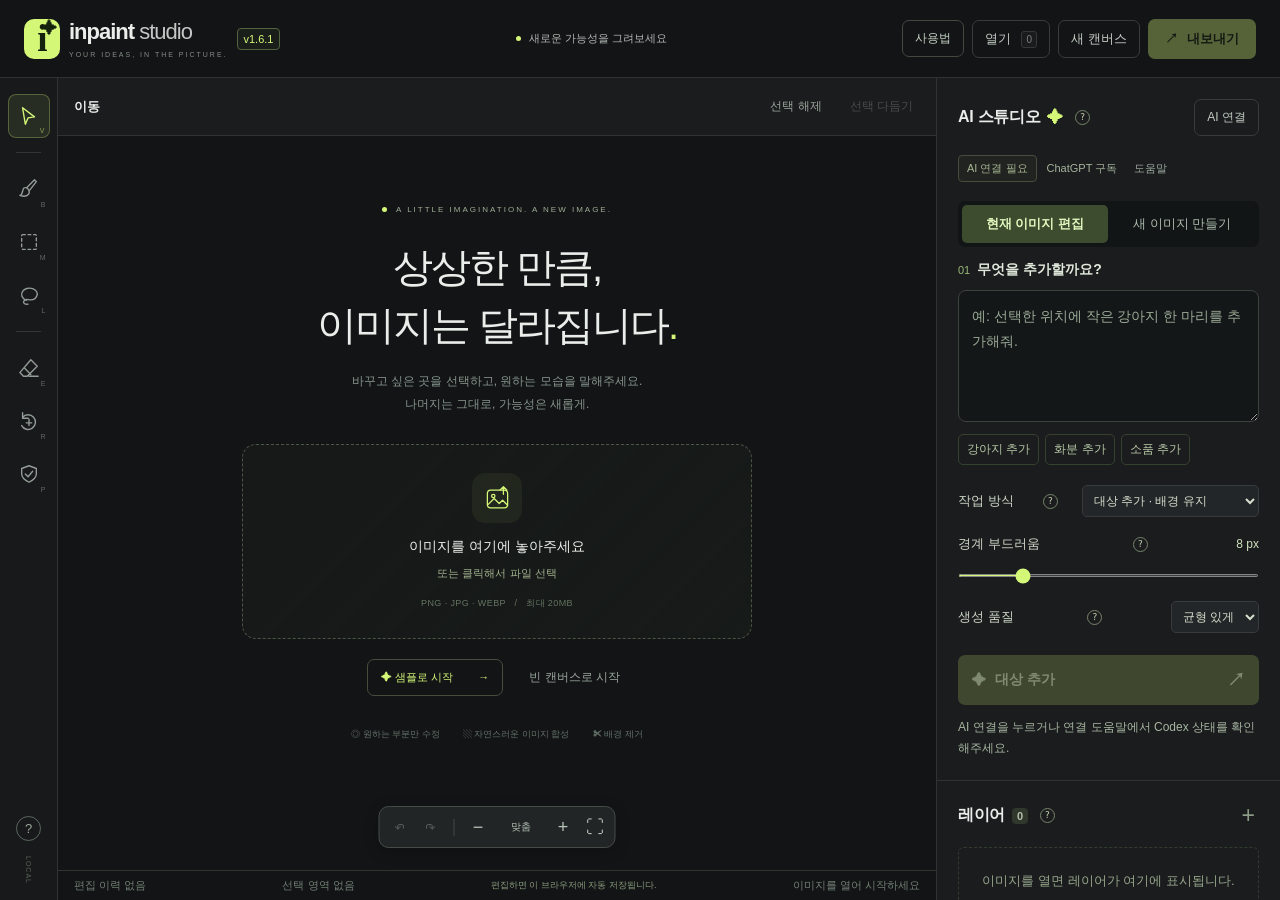
==== index.html @ 35a46500 "Add files via upload" ====
<!doctype html>
<html lang="ko">
<head><meta charset="utf-8"><meta name="viewport" content="width=device-width,initial-scale=1"><meta name="theme-color" content="#121416"><title>Inpaint Studio — 이미지에 새로운 가능성을</title><link rel="icon" href="data:image/svg+xml,%3Csvg xmlns='http://www.w3.org/2000/svg' viewBox='0 0 40 40'%3E%3Crect width='40' height='40' rx='12' fill='%23d5f778'/%3E%3Cpath d='M12 29V11h6v18m5 0V11h5v18' stroke='%23141615' stroke-width='3'/%3E%3C/svg%3E"><link rel="stylesheet" href="/2026-10-28-studio.css"><meta name="description" content="선택한 곳에 새로운 가능성. Inpaint Studio 이미지 편집기."><meta property="og:title" content="Inpaint Studio"><meta property="og:description" content="영역 편집 · 이미지 합성 · 배경 제거"><meta property="og:image" content="https://inpaint-iota.vercel.app/og-image.png"><meta property="og:url" content="https://inpaint-iota.vercel.app/"><link rel="stylesheet" href="/2026-10-28-help.css"></head>
<body>
<header class="topbar">
  <a class="brand" href="/" aria-label="Inpaint Studio 홈"><span class="brand-icon">i<span>✦</span></span><span>inpaint<span class="brand-light"> studio</span><small>YOUR IDEAS, IN THE PICTURE.</small></span><span class="version brand-version">v1.6.1</span></a>
  <div class="document-name"><span class="dot"></span><span id="document-name">새로운 가능성을 그려보세요</span></div>
  <nav class="header-actions" aria-label="파일 작업"><a class="manual-link quiet" href="/2026-10-28-user-manual.html" target="_blank" rel="noopener">사용법</a><button data-action="open" class="quiet">열기 <kbd>O</kbd></button><button data-action="new" class="quiet">새 캔버스</button><button data-action="export" class="export" aria-label="내보내기">↗ <span>내보내기</span></button></nav>
</header>
<div class="workspace">
 <aside class="toolrail" aria-label="편집 도구">
  <button data-tool="move" title="이동 (V)" aria-label="이동" class="active"><svg viewBox="0 0 24 24"><path d="m5 3 13 10-7 1-3 7Z"/></svg><span>V</span></button>
  <div class="rail-rule"></div>
  <button data-tool="brush" title="브러시 선택 (B)" aria-label="브러시 선택"><svg viewBox="0 0 24 24"><path d="m13 13 7-9-2-2-8 8M10 11c-7-3-3 7-8 8 9 3 13-3 8-8Z"/></svg><span>B</span></button>
  <button data-tool="rect" title="사각형 선택 (M)" aria-label="사각형 선택"><svg viewBox="0 0 24 24"><rect x="4" y="4" width="16" height="16" rx="1" stroke-dasharray="3 3"/></svg><span>M</span></button>
  <button data-tool="lasso" title="올가미 선택 (L)" aria-label="올가미 선택"><svg viewBox="0 0 24 24"><path d="M9 18C-2 12 7 2 16 5s5 14-5 12c-6-1-7 6 0 5"/></svg><span>L</span></button>
  <div class="rail-rule"></div>
  <button data-tool="erase" title="배경 지우기 (E)" aria-label="배경 지우기"><svg viewBox="0 0 24 24"><path d="m14 3 7 7-11 11H6l-4-4ZM7 12l7 7M12 21h10"/></svg><span>E</span></button>
  <button data-tool="restore" title="원본 복원 (R)" aria-label="원본 복원"><svg viewBox="0 0 24 24"><path d="M5 8a8 8 0 1 1-1 9M5 3v6h6M12 10v7m-3-3h6"/></svg><span>R</span></button>
  <button data-tool="protect" title="보호 영역 (P)" aria-label="보호 영역"><svg viewBox="0 0 24 24"><path d="m12 3 8 3v6c0 5-8 9-8 9s-8-4-8-9V6Zm-4 9 3 3 5-6"/></svg><span>P</span></button>
  <div class="rail-bottom"><button data-action="help" title="사용 안내" aria-label="사용 안내">?</button><span class="local-label">LOCAL</span></div>
 </aside>
 <main class="editor">
  <div class="optionsbar"><div class="tool-context"><strong id="tool-name">이동</strong><span id="tool-hint">레이어를 드래그해 배치하세요</span></div><div class="brush-option"><label for="brush-size">크기</label><input id="brush-size" type="range" min="1" max="500" value="48"><input id="brush-number" type="number" min="1" max="500" value="48" aria-label="브러시 크기"><span>px</span></div><label class="selection-mode">선택 <select id="selection-mode"><option value="replace">새로 선택</option><option value="add">더하기 +</option><option value="subtract">빼기 −</option></select></label><button data-action="clear-selection" class="text-button">선택 해제</button></div>
  <div id="stage" class="stage">
   <section id="session-recovery" class="session-recovery" aria-labelledby="recovery-title" hidden><div class="recovery-card"><span class="recovery-eyebrow">이어서 작업하기</span><h2 id="recovery-title">저장된 작업이 있습니다</h2><p>이 브라우저에 저장된 이미지와 레이어를<br>불러와 작업을 이어갈 수 있습니다.</p><div class="recovery-actions"><button id="restore-session" class="primary" hidden>작업 복구</button><button id="start-fresh" class="quiet">새로 시작</button></div><small>새로 시작을 눌러도 지금 저장된 작업은 바로 삭제되지 않습니다.</small></div></section>
   <section id="welcome" class="welcome">
    <div class="welcome-eyebrow"><span></span> A LITTLE IMAGINATION. A NEW IMAGE.</div>
    <h1>상상한 만큼,<br>이미지는 달라집니다<span>.</span></h1>
    <p>바꾸고 싶은 곳을 선택하고, 원하는 모습을 말해주세요.<br>나머지는 그대로, 가능성은 새롭게.</p>
    <button class="dropzone" data-action="open"><span class="upload-icon"><svg viewBox="0 0 32 32"><rect x="4" y="6" width="24" height="21" rx="4"/><circle cx="11" cy="13" r="2"/><path d="m5 23 7-7 6 6 4-4 6 6M23 2v9m-4-5 4-4 4 4"/></svg></span><strong>이미지를 여기에 놓아주세요</strong><span>또는 클릭해서 파일 선택</span><small>PNG · JPG · WEBP &nbsp; / &nbsp; 최대 20MB</small></button>
    <div class="welcome-actions"><button data-action="sample" class="sample-button" aria-label="샘플로 시작">✦ 샘플로 시작 <span>→</span></button><button data-action="new" class="text-button">빈 캔버스로 시작</button></div>
    <div class="feature-row"><span>◎ 원하는 부분만 수정</span><span>▧ 자연스러운 이미지 합성</span><span>✂ 배경 제거</span></div>
   </section>
   <div id="canvas-frame" class="canvas-frame" hidden><canvas id="canvas" aria-label="편집 이미지"></canvas><canvas id="overlay" aria-label="영역 선택 및 레이어 배치"></canvas></div>
   <div id="result-panel" class="placement-panel" hidden><span>생성 결과 미리보기</span><button id="compare" class="quiet">원본 보기</button><button data-action="discard-result" class="quiet">폐기</button><button data-action="apply-result" class="primary">결과 적용 ✓</button></div>
   <div id="busy-panel" class="busy-panel" hidden><span class="spinner"></span><strong id="busy-message">이미지 생성 중</strong><small id="busy-elapsed" role="timer">0초 경과</small><small>편집 내용은 안전하게 유지됩니다.</small><button data-action="cancel-generation" class="quiet">생성 취소</button></div>
   <div class="canvas-controls"><button data-action="undo" aria-label="실행 취소" title="실행 취소 (Ctrl+Z)">↶</button><button data-action="redo" aria-label="다시 실행" title="다시 실행 (Ctrl+Shift+Z)">↷</button><span></span><button data-action="zoom-out" aria-label="축소">−</button><button data-action="fit" id="zoom-label">맞춤</button><button data-action="zoom-in" aria-label="확대">+</button><button data-action="fit" title="화면에 맞추기" aria-label="화면에 맞추기">⛶</button></div>
  </div>
  <footer class="statusbar"><span id="history-status">편집 이력 없음</span><span id="selection-count">선택 영역 없음</span><span id="save-status" role="status">브라우저 자동 저장 준비 중</span><span id="document-size">이미지를 열어 시작하세요</span></footer>
 </main>
 <aside class="properties" aria-label="레이어와 AI 설정">
  <section class="ai-section"><div class="section-heading"><h2>AI 스튜디오 <span>✦</span><span class="context-help"><a class="help-link" href="/2026-10-28-user-manual.html#ai" target="_blank" rel="noopener" aria-label="AI 연결과 이미지 생성 도움말">?</a><span class="help-tip" role="tooltip">AI 연결과 이미지 생성 · 클릭하면 자세한 사용법을 엽니다.</span></span></h2><button id="ai-connect" class="quiet">AI 연결</button></div><div class="connection-status"><span id="connection-badge" class="badge">AI 연결 필요</span><span class="connection-caption">ChatGPT 구독</span><button id="ai-disconnect" class="quiet" hidden>연결 해제</button><button data-action="connection-info" class="text-button">도움말</button></div>
   <div class="mode-tabs" role="group" aria-label="AI 작업"><button data-mode="edit" class="active">현재 이미지 편집</button><button data-mode="generate">새 이미지 만들기</button></div>
   <p id="mode-help" class="mode-help" hidden>수정할 영역을 선택하고 변경할 내용을 입력하세요.</p>
   <div class="step-label"><span>01</span><strong id="prompt-heading">어떻게 바꿀까요?</strong></div>
   <label class="sr-only" for="prompt">이미지 요청</label><textarea id="prompt" maxlength="8000" placeholder="예: 선택한 부분을 따뜻한 햇살이 드는 창문으로 바꿔줘."></textarea>
   <div class="prompt-chips"><button data-prompt="선택한 물체를 지우고 주변 배경으로 자연스럽게 채워줘.">물체 지우기</button><button data-prompt="선택한 부분에 자연스러운 초록 식물을 추가해줘.">식물 추가</button><button data-prompt="선택한 부분을 따뜻한 골든아워 조명으로 바꿔줘.">조명 바꾸기</button></div>
   <div id="edit-options"><div class="setting-row"><label for="edit-intent">작업 방식</label><span class="context-help"><a class="help-link" href="/2026-10-28-user-manual.html#edit" target="_blank" rel="noopener" aria-label="대상 추가는 배경 유지, 영역 변경은 배경 포함, 합성은 첨부 이미지 기준 도움말">?</a><span class="help-tip" role="tooltip">대상 추가는 배경 유지, 영역 변경은 배경 포함, 합성은 첨부 이미지 기준 · 클릭하면 자세한 사용법을 엽니다.</span></span><select id="edit-intent"><option value="add" selected>대상 추가 · 배경 유지</option><option value="replace">영역 전체 변경 · 배경 포함</option><option value="composite">배경과 어우르기</option></select></div><p id="edit-intent-help" class="option-note" hidden role="status">대상과 그림자만 새 레이어로 추가합니다. 불투명한 배경 결과는 적용하지 않습니다.</p><div id="edit-mask-settings"><div class="setting-row"><label for="feather">경계 부드러움</label><span class="context-help"><a class="help-link" href="/2026-10-28-user-manual.html#selection" target="_blank" rel="noopener" aria-label="수정 영역의 안쪽 경계를 부드럽게 연결 도움말">?</a><span class="help-tip" role="tooltip">수정 영역의 안쪽 경계를 부드럽게 연결 · 클릭하면 자세한 사용법을 엽니다.</span></span><output id="feather-value">8 px</output></div><input id="feather" class="wide-range" type="range" min="0" max="40" value="8"></div></div>
   <div id="composite-options" hidden><div class="composite-card"><strong>배치한 대상과 배경 조화</strong><p class="option-note">조명·접지 그림자·반사를 보정하는 추가 AI 요청입니다. 위치와 크기를 먼저 확정하세요.</p><p id="composite-target">합성할 이미지를 불러오세요.</p><button data-action="import-layer" class="outline-button">레이어에 이미지 불러오기</button></div><div class="setting-row"><label for="composite-margin">주변 합성 범위</label><output id="margin-value">64 px</output></div><input id="composite-margin" class="wide-range" type="range" min="0" max="300" value="64"></div>
   <div class="setting-row"><label for="quality">생성 품질</label><span class="context-help"><a class="help-link" href="/2026-10-28-user-manual.html#ai" target="_blank" rel="noopener" aria-label="Codex에 요청할 품질 선호도이며 실제 시간은 생성 도구가 결정 도움말">?</a><span class="help-tip" role="tooltip">Codex에 요청할 품질 선호도이며 실제 시간은 생성 도구가 결정 · 클릭하면 자세한 사용법을 엽니다.</span></span><select id="quality"><option value="low">빠르게</option><option value="medium" selected>균형 있게</option><option value="high">정교하게</option></select></div>
   <div id="generation-options" hidden><div class="setting-row"><label for="generation-size">새 이미지 비율</label><select id="generation-size"><option value="1024x1024">1:1 정사각형</option><option value="1536x1024">3:2 가로</option><option value="1024x1536">2:3 세로</option></select></div></div>
   <button id="generate" class="generate-button" disabled>✦ <span id="generate-label">선택 영역 수정</span><span>↗</span></button>
   <p id="generation-timing" class="option-note" role="status" hidden></p><p id="generation-help" class="muted-help">API 키가 없어도 로컬 편집은 가능합니다.</p>
  </section>
  <section class="layer-section"><div class="section-heading"><h2>레이어 <span id="layer-count" class="count">0</span><span class="context-help"><a class="help-link" href="/2026-10-28-user-manual.html#layers" target="_blank" rel="noopener" aria-label="레이어를 선택하면 이동·크기 조절 가능. 목록에 초점을 두고 Delete로 전체 삭제 도움말">?</a><span class="help-tip" role="tooltip">레이어를 선택하면 이동·크기 조절 가능. 목록에 초점을 두고 Delete로 전체 삭제 · 클릭하면 자세한 사용법을 엽니다.</span></span></h2><button data-action="new-layer" class="icon-add" aria-label="새 레이어" title="빈 레이어 추가">+</button></div><div id="layers" class="layers" tabindex="0" aria-label="레이어 목록: Delete로 선택 레이어 삭제"><div class="empty-layers">이미지를 열면<br>레이어가 여기에 표시됩니다.</div></div><button id="layer-import" data-action="import-layer" class="outline-button" hidden>이 레이어에 이미지 불러오기</button>
   <div id="layer-settings" hidden><div class="setting-row"><label for="opacity">불투명도</label><output id="opacity-value">100%</output></div><input id="opacity" class="wide-range" type="range" min="0" max="100" value="100"><div class="transform-heading"><strong>이미지 크기 · 위치</strong><span class="context-help"><a class="help-link" href="/2026-10-28-user-manual.html#resize" target="_blank" rel="noopener" aria-label="모서리를 드래그하거나 너비·높이를 입력. 비율 잠금을 끄면 각 축을 따로 조절 도움말">?</a><span class="help-tip" role="tooltip">모서리를 드래그하거나 너비·높이를 입력. 비율 잠금을 끄면 각 축을 따로 조절 · 클릭하면 자세한 사용법을 엽니다.</span></span></div><label class="aspect-lock"><input id="aspect-lock" type="checkbox" checked>가로·세로 비율 유지</label><div class="transform-grid"><label>X<input id="layer-x" type="number" step="1"></label><label>Y<input id="layer-y" type="number" step="1"></label><label>너비<input id="layer-width" type="number" min="1" max="8192"></label><label>높이<input id="layer-height" type="number" min="1" max="8192"></label><label>회전 °<input id="layer-rotation" type="number" min="-360" max="360"></label></div><div id="harmonize-controls" class="harmonize-controls"><div class="setting-row"><label for="harmonize-strength">색감·경계 보정 강도</label><output id="harmonize-value">30%</output></div><input id="harmonize-strength" class="wide-range" type="range" min="0" max="100" value="30"><div class="harmonize-actions"><button id="local-harmonize" data-action="local-harmonize">색감·경계 맞춤 <small>무료</small></button><button id="ai-harmonize" data-action="ai-harmonize">AI로 어우르기 <small>추가 사용량</small></button></div></div><div class="layer-buttons" aria-label="레이어 작업"><button data-action="delete-layer" title="레이어 삭제 · 레이어를 여기에 드롭해도 삭제" aria-label="레이어 삭제" class="danger-button trash-button"><svg viewBox="0 0 24 24" aria-hidden="true"><path d="M3 6h18M9 6V3h6v3M5 6l1 15h12l1-15M10 10v7m4-7v7"/></svg></button></div></div>
  </section>
  <section class="background-section"><div class="section-heading"><h2>배경 제거<span class="context-help"><a class="help-link" href="/2026-10-28-user-manual.html#background" target="_blank" rel="noopener" aria-label="단색은 테두리 연결 색 제거. 인물 AI는 최초 모델 다운로드 후 브라우저에서 처리 도움말">?</a><span class="help-tip" role="tooltip">단색은 테두리 연결 색 제거. 인물 AI는 최초 모델 다운로드 후 브라우저에서 처리 · 클릭하면 자세한 사용법을 엽니다.</span></span></h2><span class="on-device">ON DEVICE</span></div><label class="toggle-row"><span>첨부할 때 자동 제거</span><input id="auto-bg" type="checkbox" role="switch"></label><label class="sr-only" for="bg-engine">배경 제거 방식</label><select id="bg-engine" class="full-select"><option value="color">단색 배경 · 즉시 처리</option><option value="portrait">인물 AI · 최초 모델 다운로드</option></select><div class="setting-row"><label for="tolerance">단색 배경 허용 오차</label><output id="tolerance-value">35</output></div><input id="tolerance" class="wide-range" type="range" min="5" max="150" value="35"><button id="remove-bg" class="outline-button" aria-label="배경 제거 실행">✂ 배경 제거</button><div class="manual-actions"><button data-action="erase-selection" aria-label="선택 영역 지우기">선택 지우기</button><button data-action="restore-selection">선택 복원</button><button data-action="clear-protection">보호 해제</button></div><p id="bg-help" class="muted-help" hidden>단색 모드는 테두리에 연결된 비슷한 색만 지웁니다. 복잡한 배경은 수동으로 보정하세요.</p></section>
  <div class="properties-footer"><span>만들고 싶은 장면에 집중하세요.</span><small>INPAINT STUDIO / 1.6.1</small></div>
 </aside>
</div>
<input id="open-input" type="file" accept="image/png,image/jpeg,image/webp" hidden><input id="add-input" type="file" accept="image/png,image/jpeg,image/webp" hidden>
<div id="toast" class="toast" role="status" aria-live="polite" hidden></div>
<dialog id="connection-dialog"><div class="dialog-eyebrow">CODEX CONNECTION</div><h2>AI 연결</h2><p>처음 한 번 브릿지를 내려받아 압축을 풀고 <strong>2026-10-28-install.cmd</strong>를 실행하세요. 이후에는 이 웹 화면의 AI 연결 버튼만 사용합니다.</p><p><a class="outline-button" href="/2026-10-28-inpaint-bridge-v1.5.1.zip" download>브릿지 다운로드</a></p><p>새로고침과 다른 탭 이동에는 연결을 유지합니다. 마지막 편집기 탭 종료 후 약 30초에 정리되며, 연결 해제는 이 탭의 AI 요청을 중단합니다. 브라우저가 앱 실행이나 로컬 연결 확인을 표시하면 직접 허용해주세요.</p><p>이 컴퓨터의 Codex CLI를 사용합니다. API 키를 입력할 필요가 없으며 로그인 정보는 Codex가 관리합니다.</p><dl class="connection-checks"><div><dt>Codex 설치</dt><dd id="codex-installed">확인 중</dd></div><div><dt>계정 로그인</dt><dd id="codex-login">확인 중</dd></div><div><dt>이미지 실행</dt><dd id="codex-image">첫 생성에서 확인</dd></div></dl><p>생성이 성공하면 실제 이미지 사용 가능 상태로 바뀝니다. 로그인 상태만으로 계정 한도나 도구 제공을 보장하지 않습니다.</p><details><summary>설치 또는 로그인이 필요한 경우</summary><p>PowerShell에서 <code>codex login</code>을 실행해 본인 ChatGPT 계정으로 로그인한 다음 상태를 다시 확인하세요. 앱은 비밀번호나 토큰을 읽지 않습니다.</p><p><a href="https://learn.chatgpt.com/docs/cli" target="_blank" rel="noopener noreferrer">Codex 공식 설치 안내 ↗</a></p></details><p>구독 한도가 적용됩니다. 오류가 나도 별도 API 과금 방식으로 자동 전환하지 않습니다. 생성 취소가 이미 시작된 작업의 사용량을 되돌리는 것은 아닙니다.</p><div class="dialog-actions"><button id="refresh-connection" class="quiet">상태 다시 확인</button><form method="dialog"><button class="primary">확인</button></form></div></dialog>
<dialog id="new-dialog"><form method="dialog"><div class="dialog-eyebrow">NEW CANVAS</div><h2>새로운 장면의 시작</h2><p>최대 2048 × 2048 px로 작업할 수 있습니다.</p><div class="dimension-inputs"><label>너비 (px)<input id="new-width" type="number" min="64" max="2048" value="1024" required></label><span>×</span><label>높이 (px)<input id="new-height" type="number" min="64" max="2048" value="1024" required></label></div><p id="new-warning">현재 작업이 있으면 PNG를 먼저 내보내세요. 새 문서는 현재 편집 세션을 대체합니다.</p><div class="dialog-actions"><button value="cancel" class="quiet">취소</button><button id="create-canvas" value="create" class="primary">캔버스 만들기 →</button></div></form></dialog>
<dialog id="help-dialog"><div class="dialog-eyebrow">A SMALL GUIDE</div><h2>선택하고, 상상하고, 완성하세요.</h2><ol><li>이미지를 열거나 샘플로 시작합니다.</li><li>브러시·사각형·올가미로 수정 영역을 선택합니다.</li><li>요청을 입력하고 생성 → 비교 → 결과 적용합니다.</li><li>+로 빈 레이어를 만든 뒤 이미지를 불러와 이동·크기를 조절합니다.</li><li>지우기와 복원 브러시로 배경을 다듬습니다.</li></ol><p>V 이동 · B 브러시 · M 사각형 · L 올가미 · E 지우기 · R 복원 · P 보호<br>Ctrl+휠 중앙 확대·축소 · Space+드래그 화면 이동<br>Ctrl+Z 실행 취소 · Ctrl+Shift+Z 다시 실행 · Delete 선택/레이어 삭제<br>[ / ] 브러시 크기 조절</p><p>AI 스튜디오의 연결 설정에서 Codex 설치와 ChatGPT 로그인을 확인하세요. 기본 Codex 구독 방식에는 API 키가 필요 없습니다. 생성 버튼을 누르면 구독 사용량이 소모됩니다.</p><p>인물 AI를 선택하고 실행하면 MODNet(약 26MB)과 실행 라이브러리를 다운로드합니다. 사진은 브라우저 안에서 처리합니다. 단색 모드는 모델 다운로드가 없습니다.</p><form method="dialog"><button class="primary">확인</button></form></dialog>
<script type="module" src="/2026-10-28-studio.mjs"></script>
</body></html>
---- 2026-10-28-studio.css ----
@charset "UTF-8";
:root{color-scheme:dark;--bg:#121416;--panel:#1a1c1e;--line:#303234;--muted:#929797;--text:#eaeeea;--accent:#d5f778;--ink:#1b2412;font-family:"Segoe UI","Malgun Gothic",sans-serif;font-size:13px}*{box-sizing:border-box}body{margin:0;background:var(--bg);color:var(--text)}button,input,select,textarea{font:inherit}button{cursor:pointer;color:inherit;background:none;border:0;transition:background .15s,color .15s}button:hover{background:#ffffff0c}button:disabled{opacity:.35;cursor:not-allowed}button:focus-visible,a:focus-visible,input:focus-visible,textarea:focus-visible,select:focus-visible{outline:2px solid var(--accent);outline-offset:3px}button:disabled:hover{background:inherit}[hidden]{display:none!important}input[type=range]{accent-color:var(--accent);height:3px;cursor:pointer}input[type=number]{width:100%;background:#141618;border:1px solid #353839;border-radius:6px;color:#dce0dc;padding:8px;min-width:0}select{background:#232628;border:1px solid #373b3b;border-radius:5px;color:#c3c9c5;padding:5px 6px;font-size:11px}svg{width:22px;height:22px;fill:none;stroke:currentColor;stroke-width:1.5;stroke-linecap:round;stroke-linejoin:round}kbd{font-size:10px;color:#707775;background:#ffffff08;border:1px solid #333937;border-radius:3px;padding:2px 4px;margin-left:7px}.topbar{height:78px;display:flex;align-items:center;justify-content:space-between;padding:0 24px;border-bottom:1px solid var(--line);gap:18px}.brand{display:flex;align-items:center;gap:11px;text-decoration:none;color:var(--text);font-size:22px;font-weight:700;letter-spacing:-1px;flex-shrink:0}.brand-icon{display:flex;align-items:center;justify-content:center;width:36px;height:40px;background:var(--accent);color:#15220d;border-radius:10px;font-family:Georgia,serif;font-size:37px;position:relative}.brand-icon span{font:17px "Segoe UI";position:absolute;right:3px;top:0}.brand-light{font-weight:350;color:#c3c7c4}.brand small{display:block;font-size:7px;font-weight:500;letter-spacing:2px;color:#858e85;margin-top:6px}.document-name{display:flex;align-items:center;gap:8px;color:#b1b8b2;font-size:11px}.dot{width:5px;height:5px;border-radius:50%;background:var(--accent)}.version{color:#6b746d;border:1px solid #2d332e;border-radius:4px;padding:3px 5px;margin-left:10px;font-size:9px}.header-actions{display:flex;gap:8px;align-items:center}.quiet{padding:9px 12px;border:1px solid #383d39;border-radius:7px;color:#c3cbc3}.export{padding:11px 17px;border-radius:7px;background:var(--accent);color:#19220e;font-weight:650;display:flex;gap:9px}.export:hover,.primary:hover,.generate-button:hover:not(:disabled){background:#e3ff9b}.workspace{display:grid;grid-template-columns:66px minmax(0,1fr) 318px;height:calc(100dvh - 78px);min-height:650px}.toolrail{border-right:1px solid var(--line);display:flex;align-items:center;flex-direction:column;padding:16px 8px;gap:9px;background:#17191b}.toolrail>button{width:42px;height:44px;border-radius:8px;position:relative;color:#939c96;display:grid;place-items:center}.toolrail>button.active{background:#d5f77817;color:var(--accent);border:1px solid #d5f77845}.toolrail>button>span{position:absolute;bottom:3px;right:4px;font-size:7px;opacity:.6}.rail-rule{width:25px;height:1px;background:#323632;margin:5px 0}.rail-bottom{margin-top:auto;display:grid;place-items:center;gap:15px}.rail-bottom button{width:25px;height:25px;border:1px solid #5c675d;border-radius:50%;color:#9ba69b}.local-label{font-size:7px;letter-spacing:1px;color:#586558;writing-mode:vertical-rl}.editor{display:flex;flex-direction:column;min-width:0;min-height:0}.optionsbar{min-height:54px;border-bottom:1px solid var(--line);display:flex;align-items:center;padding:0 22px;gap:20px;font-size:10px;background:#1a1c1e;flex-wrap:wrap}.tool-context{display:flex;align-items:center;gap:12px;margin-right:auto}.tool-context strong{font-size:11px;font-weight:600;white-space:nowrap}.tool-context>span{color:#7e8981;font-size:10px}.brush-option{display:flex;align-items:center;gap:7px;color:#929d94}.brush-option input{width:66px}.brush-option output{min-width:20px}.selection-mode{color:#7e8981;white-space:nowrap}.selection-mode select{margin-left:5px}.text-button{color:#9aa69c;font-size:11px;padding:7px;border-radius:5px}.stage{position:relative;flex:1;overflow:hidden;display:grid;place-items:center;background-color:#121416;background-image:radial-gradient(#4f585244 .7px,transparent .7px);background-size:18px 18px;min-height:0}.welcome{width:min(510px,88%);text-align:center;padding:35px 0 95px}.welcome-eyebrow{font-size:8px;letter-spacing:2px;color:#9fae94;display:flex;align-items:center;justify-content:center;gap:9px}.welcome-eyebrow>span{height:5px;width:5px;border-radius:50%;background:var(--accent)}h1{font-size:40px;line-height:1.45;letter-spacing:-2px;font-weight:500;margin:24px 0 16px}h1>span{color:var(--accent)}.welcome>p{font-size:12px;color:#87958c;line-height:1.9;margin:0 0 29px}.dropzone{border:1px dashed #4a5645;border-radius:14px;background:linear-gradient(135deg,#d5f77806,#1a1f1b99);display:flex;flex-direction:column;align-items:center;gap:10px;width:100%;padding:28px 20px}.dropzone:hover{border-color:var(--accent);background:#d5f7780a}.upload-icon{width:50px;height:50px;border-radius:13px;background:#d5f7780e;display:grid;place-items:center;color:var(--accent);margin-bottom:5px}.upload-icon svg{width:27px;height:27px}.dropzone strong{font-size:14px;font-weight:500}.dropzone>span:not(.upload-icon){font-size:11px;color:#a2b28e}.dropzone small{font-size:9px;color:#657461;margin-top:6px;letter-spacing:.4px}.welcome-actions{display:flex;justify-content:center;align-items:center;gap:19px;margin:20px 0 32px}.sample-button{border:1px solid #454e3d;border-radius:7px;padding:10px 13px;font-size:11px;color:#d5f778}.sample-button>span{padding-left:22px}.feature-row{display:flex;justify-content:center;gap:23px;color:#657268;font-size:9px}.canvas-frame{position:absolute;transform-origin:center;box-shadow:0 12px 60px #0006;touch-action:none;background-color:#d5d6d3;background-image:linear-gradient(45deg,#b6b9b5 25%,transparent 25%),linear-gradient(-45deg,#b6b9b5 25%,transparent 25%),linear-gradient(45deg,transparent 75%,#b6b9b5 75%),linear-gradient(-45deg,transparent 75%,#b6b9b5 75%);background-size:20px 20px;background-position:0 0,0 10px,10px -10px,-10px 0}.canvas-frame canvas{position:absolute;inset:0;width:100%;height:100%}#overlay{touch-action:none}.placement-tag{position:absolute;top:-32px;left:0;white-space:nowrap;background:#222922ee;border:1px solid #d5f77855;border-radius:5px;color:var(--accent);padding:5px 8px;font-size:10px;pointer-events:none}.canvas-controls{position:absolute;bottom:22px;left:50%;transform:translateX(-50%);display:flex;align-items:center;gap:2px;background:#232728ee;border:1px solid #454c46;border-radius:10px;padding:5px;box-shadow:0 4px 15px #0003}.canvas-controls button{min-width:29px;height:30px;border-radius:5px;font-size:18px;color:#b6c3b7}.canvas-controls button#zoom-label{font-size:10px;min-width:52px}.canvas-controls>span{width:1px;height:17px;background:#454b45;margin:0 7px}.statusbar{display:flex;align-items:center;justify-content:space-between;height:30px;border-top:1px solid #2e342e;font-size:9px;color:#728074;padding:0 16px;gap:12px}.status-led{display:inline-block;width:5px;height:5px;border-radius:50%;background:#8eb269;margin-right:5px}.properties{border-left:1px solid var(--line);background:var(--panel);overflow-y:auto;scrollbar-width:thin;scrollbar-color:#3d473c transparent}.properties section{padding:23px 22px;border-bottom:1px solid var(--line)}.section-heading{display:flex;align-items:center;justify-content:space-between;margin-bottom:18px}.section-heading h2{font-size:13px;font-weight:600;margin:0;display:flex;align-items:center;gap:7px}.ai-section h2>span{color:var(--accent);font-size:16px}.badge{font-size:9px;padding:4px 6px;border:1px solid #454d3d;border-radius:4px;color:#a5b592;background:#c9ef6a08}.badge.connected{color:var(--accent)}.mode-tabs{display:flex;background:#111515;border-radius:7px;padding:4px;gap:2px;margin-bottom:22px}.mode-tabs button{flex:1;font-size:10px;padding:8px 2px;color:#79877c;border-radius:5px;white-space:nowrap}.mode-tabs button.active{background:#343d2d;color:#d7edb2}.step-label{display:flex;align-items:center;gap:7px;margin-bottom:11px}.step-label>span{font-size:9px;color:#9bb876}.step-label>strong{font-size:11px;font-weight:500;color:#bec9bd}textarea{resize:vertical;width:100%;min-height:114px;max-height:250px;background:#141718;border:1px solid #3b443a;border-radius:8px;color:#e7eee3;padding:13px 12px;font-size:11px;line-height:1.85}textarea::placeholder{color:#6d7c70}.prompt-chips{display:flex;gap:5px;margin:9px 0 21px}.prompt-chips button{font-size:9px;color:#8fa183;border:1px solid #364230;border-radius:5px;padding:5px 7px;white-space:nowrap}.setting-row{display:flex;align-items:center;justify-content:space-between;margin:15px 0 10px;font-size:10px;color:#aab5a8}.setting-row output{color:#c4d5b2;font-size:10px}.wide-range{width:100%;margin:0 0 6px}.generate-button{width:100%;display:flex;align-items:center;gap:9px;padding:13px 14px;background:var(--accent);border-radius:7px;color:var(--ink);font-weight:600;margin-top:21px}.generate-button>span:last-child{margin-left:auto;font-size:18px}.generate-button:disabled{background:#536038;opacity:.65;color:#b7c69e}.muted-help{font-size:9px;color:#819178;line-height:1.8;margin:11px 0 0}.privacy-note{font-size:8px;line-height:1.7;color:#667362;margin:7px 0 0}.count{font-size:9px;padding:2px 5px;border-radius:4px;color:#b3beaa;background:#30372b}.icon-add{font-size:23px;color:#8d9c86;padding:0 4px}.layers{display:flex;flex-direction:column;gap:5px;max-height:180px;overflow-y:auto}.empty-layers{border:1px dashed #323b30;border-radius:6px;text-align:center;padding:21px 10px;color:#62705e;font-size:10px;line-height:1.7}.layer-item{display:flex;align-items:center;gap:9px;padding:8px;border:1px solid transparent;border-radius:6px;background:#141718;cursor:pointer}.layer-item.selected{background:#d5f7780b;border-color:#74855666}.layer-item>canvas{width:36px;height:32px;object-fit:contain;background:repeating-conic-gradient(#777 0% 25%,#aaa 0% 50%) 0/8px 8px;border-radius:3px}.layer-item>div{flex:1;min-width:0}.layer-item strong{display:block;font-size:10px;font-weight:500;overflow:hidden;text-overflow:ellipsis;white-space:nowrap;max-width:142px}.layer-item small{font-size:8px;color:#7a896f}.layer-item button{font-size:16px;color:#94a786;padding:4px}.transform-grid{display:grid;grid-template-columns:1fr 1fr;gap:9px;margin-top:15px}.transform-grid label{display:flex;align-items:center;gap:6px;color:#829178;font-size:9px;white-space:nowrap}.transform-grid input{font-size:10px;padding:6px;max-width:90px}.layer-buttons{display:flex;justify-content:space-between;gap:4px;margin-top:12px}.layer-buttons button,.manual-actions button{border:1px solid #37402f;border-radius:4px;padding:6px;font-size:9px;color:#9eae91}.on-device{font-size:7px;letter-spacing:1px;color:#8c9b7e}.toggle-row{display:flex;align-items:center;justify-content:space-between;font-size:10px;color:#acb8a3;margin-bottom:13px}.toggle-row input{appearance:none;width:30px;height:17px;border-radius:20px;background:#42483c;position:relative;cursor:pointer}.toggle-row input:before{content:"";position:absolute;left:3px;top:3px;height:11px;width:11px;background:#aaa;border-radius:50%}.toggle-row input:checked{background:var(--accent)}.toggle-row input:checked:before{left:16px;background:#263510}.full-select{width:100%;padding:8px}.outline-button{width:100%;border:1px solid #566342;border-radius:6px;padding:10px;color:#bdceab;margin-top:12px;font-size:11px}.manual-actions{display:flex;gap:5px;margin-top:10px}.manual-actions button{flex:1}.properties-footer{padding:20px;text-align:center;color:#66735e;font-size:9px}.properties-footer small{display:block;font-size:7px;letter-spacing:2px;margin-top:12px}.placement-panel{position:absolute;top:18px;left:50%;transform:translateX(-50%);display:flex;align-items:center;gap:9px;white-space:nowrap;background:#202620f5;border:1px solid #72825388;border-radius:10px;padding:9px 11px;box-shadow:0 8px 25px #0004;z-index:3;font-size:11px}.primary{background:var(--accent);color:var(--ink);padding:10px 14px;border-radius:6px;font-weight:600;font-size:11px}.busy-panel{position:absolute;z-index:5;inset:0;background:#101712d9;display:flex;align-items:center;justify-content:center;flex-direction:column;gap:18px;backdrop-filter:blur(4px)}.busy-panel small{font-size:11px;color:#8d9e81}.spinner{width:32px;height:32px;border:2px solid #718248;border-top-color:var(--accent);border-radius:50%;animation:spin 1s linear infinite}@keyframes spin{to{transform:rotate(360deg)}}.toast{position:fixed;bottom:65px;left:50%;transform:translateX(-50%);z-index:20;max-width:min(650px,90vw);padding:14px 20px;background:#303c28;border:1px solid #81945d;color:#e4efdb;border-radius:9px;box-shadow:0 8px 30px #0006;font-size:12px;line-height:1.6}dialog{width:min(520px,94vw);border:1px solid #4f5b43;border-radius:16px;background:#1b211b;color:#e4ecde;padding:32px;box-shadow:0 20px 100px #0008}dialog::backdrop{background:#060b08c9;backdrop-filter:blur(6px)}dialog h2{font-size:23px;font-weight:500;letter-spacing:-.8px;margin:12px 0 20px}dialog p,dialog li{font-size:11px;line-height:1.9;color:#a6b49d}dialog ol{padding-left:20px}.dialog-eyebrow{font-size:8px;letter-spacing:2px;color:var(--accent)}.dimension-inputs{display:flex;align-items:center;gap:15px;margin:25px 0}.dimension-inputs label{flex:1;font-size:10px;color:#b3c1a6}.dimension-inputs input{margin-top:7px}.dialog-actions{display:flex;justify-content:flex-end;gap:10px;margin-top:25px}.sr-only{position:absolute;width:1px;height:1px;padding:0;margin:-1px;overflow:hidden;clip:rect(0,0,0,0);white-space:nowrap;border:0}.drag-over{outline:2px dashed var(--accent);outline-offset:-14px}
@media(min-width:1600px){.workspace{grid-template-columns:72px minmax(0,1fr) 346px}.properties section{padding:25px}.welcome{width:540px}h1{font-size:46px}.optionsbar{gap:25px}}
@media(max-width:1180px){.tool-context>span{display:none}.document-name{display:none}.optionsbar{padding:0 12px;gap:10px}.workspace{grid-template-columns:58px minmax(0,1fr) 290px}.properties section{padding:19px 17px}.feature-row{gap:10px;font-size:8px}h1{font-size:33px}.brand{font-size:19px}.topbar{padding:0 16px}}
@media(max-width:800px){.workspace{grid-template-columns:52px minmax(0,1fr);height:auto;min-height:calc(100dvh - 70px)}.topbar{height:70px;padding:0 12px}.brand{font-size:16px;gap:8px}.brand small{font-size:6px;letter-spacing:1px}.brand-icon{width:30px;height:34px}.header-actions{gap:4px}.header-actions>.quiet{padding:8px;font-size:10px}.header-actions kbd{display:none}.export{padding:9px;font-size:10px}.toolrail{grid-row:1 / 3;padding:12px 5px;gap:6px}.toolrail>button{width:36px;height:39px}.editor{height:calc(100dvh - 70px);min-height:650px}.properties{grid-column:2;display:grid;grid-template-columns:1fr 1fr;border-top:1px solid var(--line)}.ai-section{grid-row:span 2}.properties-footer{display:none}.optionsbar{padding:10px;gap:12px}.tool-context{width:100%}.brush-option input{width:50px}.statusbar>span:first-child{display:none}.welcome{padding-top:30px;padding-bottom:90px;width:88%}.welcome-eyebrow{font-size:6px;letter-spacing:1px}h1{font-size:30px}.welcome>p{font-size:10px}.feature-row{flex-wrap:wrap}.placement-panel{font-size:9px;gap:4px;padding:6px;max-width:95%;white-space:normal}.placement-panel button{font-size:9px;padding:8px}.canvas-controls{bottom:20px}}
@media(max-width:500px){.properties{grid-template-columns:1fr}.ai-section{grid-row:auto}.brand-light{display:none}.header-actions>.quiet{font-size:9px}.export{font-size:9px}.optionsbar .text-button{font-size:9px}.dropzone{padding:22px 12px}.dropzone strong{font-size:12px}.welcome-actions{gap:10px}.welcome>p br{display:none}.dimension-inputs{gap:8px}.welcome h1{font-size:27px}}
@media(prefers-reduced-motion:reduce){*{transition:none!important;animation-duration:3s!important}}

/* Inpaint Studio v1.1.0 — readable editing hierarchy, shared spacing and focused options. */
.connection-status{display:flex;align-items:center;gap:10px;margin:0 0 18px;min-height:26px}
.connection-status .badge{display:inline-flex;align-items:center;line-height:1.5;padding:4px 8px;margin:0}
.connection-caption{font-size:11px;color:#a6b49d}
.connection-checks{margin:20px 0;border:1px solid #47563e;border-radius:8px;padding:4px 14px}
.connection-checks>div{display:flex;justify-content:space-between;gap:15px;padding:12px 0;border-bottom:1px solid #35412e;font-size:13px}
.connection-checks>div:last-child{border-bottom:0}
.connection-checks dt{color:#b4c0a9}.connection-checks dd{margin:0;color:#d5f778;text-align:right}
#connection-dialog summary{font-size:12px;color:#d5e5bf;cursor:pointer;padding:10px 0}
#connection-dialog a{color:#d5f778}
.brand-version{align-self:center;margin-left:0;font-size:11px;font-weight:500;letter-spacing:0;color:#d5f778;border-color:#52633e;background:#d5f7780b;padding:4px 6px;white-space:nowrap}
.brand{gap:9px}
@media(max-width:500px){.brand{gap:5px}.brand small{display:none}.brand-version{font-size:9px;padding:3px 4px}.header-actions>.quiet{padding:7px 5px}.topbar{gap:8px}}
.workspace{grid-template-columns:64px minmax(0,1fr) 364px}
.properties{position:relative;min-height:0}
.properties section{padding:24px}
.section-heading{margin-bottom:18px}
.section-heading h2{font-size:16px;font-weight:650;letter-spacing:-.3px}
.badge,.count{font-size:11px}
.mode-tabs{margin-bottom:14px}
.mode-tabs button{font-size:13px;padding:10px 4px;color:#abb8ab}
.mode-tabs button.active{background:#3d4b2e;color:#e0f7bd;font-weight:650}
.mode-help{font-size:12px;line-height:1.7;color:#abb8aa;margin:0 0 20px}
.step-label>span{font-size:11px}
.step-label>strong{font-size:14px;color:#e0e8db;font-weight:600}
textarea{font-size:14px;line-height:1.8;min-height:132px;padding:13px;color:#eef2ea}
textarea::placeholder{color:#9aa996}
.prompt-chips{gap:6px;flex-wrap:wrap;margin-bottom:20px}
.prompt-chips button{font-size:12px;padding:6px 8px;color:#b6c7a6}
.setting-row{font-size:13px;color:#ced7c7;margin:18px 0 12px}
.setting-row output{font-size:12px;color:#d1e3be}
select{font-size:12px;max-width:100%;padding:7px;color:#d5dfcd}
.generate-button{font-size:14px;min-height:46px;margin-top:22px}
.muted-help,.privacy-note,.option-note{font-size:12px;line-height:1.75;color:#a7b5a0;margin:12px 0 0}
.privacy-note{color:#9da99a}
.option-note{padding-left:10px;border-left:2px solid #48573c}
.composite-card{border:1px solid #49583f;border-radius:8px;padding:14px;background:#d5f77805;margin-top:18px}
.composite-card strong{font-size:13px;color:#dce8cf}
.composite-card p{font-size:12px;line-height:1.7;color:#b5c4a8;overflow-wrap:anywhere;margin:8px 0}
.composite-card .outline-button{font-size:12px;padding:8px}
.layer-item{padding:10px;gap:10px}
.layer-item strong{font-size:13px;max-width:190px;line-height:1.5}
.layer-item small{font-size:11px;line-height:1.7;color:#9fad95}
.layer-item>canvas{width:40px;height:36px}
.empty-layers{font-size:13px;line-height:1.8;color:#95a58a}
.layers{max-height:210px}
.transform-grid{gap:12px}
.transform-grid label{font-size:12px;gap:7px}
.transform-grid input{font-size:12px;padding:7px;max-width:110px}
.layer-buttons button,.manual-actions button{font-size:12px;padding:8px 7px;color:#becdb1}
.toggle-row{font-size:13px;color:#ced7c4}
.on-device{font-size:9px}
.outline-button{font-size:13px;min-height:40px}
.full-select{padding:10px;font-size:13px}
.optionsbar{padding:10px 16px;min-height:58px;gap:14px}
.tool-context strong{font-size:13px}
.tool-context>span{font-size:12px}
.brush-option{font-size:12px;gap:8px}
.brush-option input[type=range]{width:75px}
#brush-number{width:60px;padding:6px;font-size:12px}
.selection-mode{font-size:12px}
.text-button{font-size:12px}
.statusbar{height:34px;font-size:11px;flex-shrink:0}
#history-status{max-width:44%;overflow:hidden;text-overflow:ellipsis;white-space:nowrap}
#brush-cursor{position:absolute;border:1px solid #fff;border-radius:50%;box-shadow:0 0 0 1px #000, inset 0 0 0 1px #0007;transform:translate(-50%,-50%);pointer-events:none;z-index:4;transition:none}
.placement-panel{font-size:13px}
.placement-panel .quiet,.placement-panel .primary{font-size:12px}
.properties-footer{font-size:12px}
.properties-footer small{font-size:9px}
@media(max-width:1400px){.tool-context>span{display:none}.workspace{grid-template-columns:58px minmax(0,1fr) 344px}.properties section{padding:21px}}
@media(max-width:800px){.workspace{grid-template-columns:52px minmax(0,1fr)}.properties{grid-template-columns:1fr}.ai-section{grid-row:auto}.properties section{padding:22px 19px}.tool-context{width:auto}.optionsbar{gap:12px;padding:12px}.statusbar{font-size:10px}#history-status{display:block;max-width:40%}.statusbar #selection-count{max-width:30%;overflow:hidden;white-space:nowrap}.placement-panel{flex-wrap:wrap;justify-content:center;min-width:230px}.layer-item strong{max-width:180px}.mode-tabs button{font-size:13px}.transform-grid input{max-width:120px}}

/* v1.4.0: two primary tasks */
.mode-tabs{display:grid;grid-template-columns:repeat(2,minmax(0,1fr))}.mode-tabs button{white-space:normal;line-height:1.4;padding:10px 6px}

/* v1.5.0 browser AI controls */
#ai-connect{max-width:158px;font-size:12px}#ai-disconnect{padding:5px 7px;font-size:11px}.connection-status{flex-wrap:wrap}.connection-status .text-button{font-size:11px}#connection-dialog .outline-button{display:block;text-align:center;text-decoration:none}#connection-dialog p{line-height:1.7}
---- 2026-10-28-help.css ----
.manual-link{display:inline-flex;align-items:center;justify-content:center;text-decoration:none;color:#c7d4c4;border:1px solid #414940;border-radius:7px;padding:9px 12px;font-size:12px;white-space:nowrap}
.section-heading,.setting-row,.transform-heading{position:relative}
.context-help{position:static;display:inline-flex;vertical-align:middle;margin-left:5px;font-weight:400;letter-spacing:normal}
.help-link{position:relative;display:inline-grid;place-items:center;width:15px;height:15px;border:1px solid #76856a;border-radius:50%;color:#c3d6b0;text-decoration:none;font:9px/1 system-ui;flex:none}
.help-link:after{content:"";position:absolute;inset:-5px}
.help-link:hover,.help-link:focus-visible{border-color:#d5f778;color:#d5f778;outline:2px solid #d5f77855;outline-offset:2px}
.help-tip{display:none;position:absolute;right:0;top:100%;padding:10px 12px;width:240px;max-width:70vw;background:#283126;color:#eef5e8;border:1px solid #718263;border-radius:8px;box-shadow:0 6px 20px #0005;font:12px/1.7 system-ui;white-space:normal;z-index:30}
.context-help:hover>.help-tip,.context-help:focus-within>.help-tip{display:block}
.transform-heading{display:flex;align-items:center;gap:6px;margin-top:20px}.transform-heading strong{font-size:12px;font-weight:600;color:#dce7d4}
.aspect-lock{display:flex;align-items:center;gap:8px;margin-top:12px;font-size:12px;color:#acbba4}.aspect-lock input{width:16px;height:16px;accent-color:#d5f778}
.harmonize-controls{border-top:1px solid #364035;margin-top:18px;padding-top:4px}.harmonize-actions{display:grid;grid-template-columns:1fr 1fr;gap:8px;margin-top:9px}.harmonize-actions button{border:1px solid #657b48;border-radius:6px;padding:10px 5px;color:#d6e6c4;font-size:12px;line-height:1.5}.harmonize-actions small{display:block;font-size:10px;color:#a0ae95;margin-top:3px}.harmonize-actions button:hover:not(:disabled){background:#d5f77812}.harmonize-actions button:disabled{opacity:.45;cursor:default}
.layer-buttons{justify-content:flex-end}.layer-buttons .trash-button{display:grid;place-items:center;width:34px;height:34px;padding:7px;border-color:#655047;color:#d6b7ac}.trash-button svg{width:18px;height:18px;fill:none;stroke:currentColor;stroke-width:1.6;stroke-linecap:round;stroke-linejoin:round}.trash-button:hover,.trash-button.trash-over{background:#a343332b;border-color:#e99b8e;color:#ffd6ce}
.layer-item{position:relative;cursor:grab;user-select:none;touch-action:none}.layer-item:active{cursor:grabbing}.layer-item.drag-source{opacity:.45}.layer-item.drop-above{border-top:3px solid #d5f778}.layer-item.drop-below{border-bottom:3px solid #d5f778}
.layers:focus-visible{outline:2px solid #d5f778;outline-offset:3px}.transform-grid{grid-template-columns:repeat(2,minmax(0,1fr));gap:10px}.transform-grid label{display:grid;grid-template-columns:36px minmax(0,1fr);gap:5px;font-size:11px;min-width:0}.transform-grid input{box-sizing:border-box;width:100%;min-width:0;max-width:none;height:34px;padding:7px;font-size:12px}
.manual-page{margin:0;background:#121416;color:#e9efe5;font:16px/1.85 system-ui,sans-serif}.manual-page *{box-sizing:border-box}
.manual-header{display:flex;align-items:center;justify-content:space-between;gap:20px;border-bottom:1px solid #364035;padding:22px max(24px,calc((100vw - 1100px)/2))}.manual-brand{font-size:22px;font-weight:650;color:#d5f778;text-decoration:none}.manual-header a:last-child{color:#d6e5c7}
.manual-layout{max-width:1100px;margin:auto;display:grid;grid-template-columns:210px minmax(0,1fr);gap:56px;padding:42px 24px 100px}.manual-nav{position:sticky;top:24px;align-self:start;display:grid;gap:7px}.manual-nav a{color:#acbda0;text-decoration:none;padding:5px 0;font-size:14px}.manual-nav a:hover{color:#d5f778}.manual-content{min-width:0}.manual-content h1{font-size:36px;line-height:1.3;margin:0 0 16px;letter-spacing:-1px}.manual-lead{color:#aebda4;margin-bottom:38px}.manual-content section{scroll-margin-top:25px;padding-top:25px;margin-top:25px;border-top:1px solid #364035}.manual-content h2{font-size:23px;margin:0 0 16px}.manual-content h3{font-size:17px;margin-top:25px}.manual-content p,.manual-content li{color:#bfccb6}.manual-content strong{color:#edf5e7}.manual-content a{color:#d5f778}.manual-content table{border-collapse:collapse;width:100%;font-size:14px}.manual-content td,.manual-content th{padding:12px 10px;border-bottom:1px solid #364035;text-align:left;vertical-align:top}.manual-content th{color:#e4efda}.manual-content kbd{border:1px solid #53614c;border-radius:4px;padding:2px 5px;font-size:12px}.manual-note{border-left:3px solid #d5f778;padding:12px 16px;background:#d5f77808}.manual-version{font-size:12px;color:#91a285}
@media(max-width:700px){.manual-layout{display:block;padding:24px 20px 70px}.manual-nav{position:static;display:flex;flex-wrap:wrap;gap:8px 18px;margin-bottom:30px}.manual-content h1{font-size:29px}.manual-header{padding:18px 20px}.manual-header a:last-child{font-size:13px}.manual-content table{font-size:12px}.manual-link{padding:8px 6px;font-size:11px}}
@media(prefers-reduced-motion:reduce){.manual-page{scroll-behavior:auto}}

.manual-nav{max-height:calc(100dvh - 48px);overflow-y:auto;scrollbar-width:thin}.manual-nav a{padding:7px 10px;border-left:3px solid transparent;border-radius:0 5px 5px 0}.manual-nav a.is-current{color:#d5f778;background:#d5f77812;border-left-color:#d5f778;font-weight:650}.manual-nav a:focus-visible{outline:2px solid #d5f778;outline-offset:2px}@media(max-width:700px){.manual-nav{max-height:none;overflow:visible}}
.effect-group{border-top:1px solid #364035;margin-top:14px;padding-top:4px}.effect-group summary{display:flex;align-items:center;gap:7px;cursor:pointer;font-size:12px;font-weight:600;padding:12px 0;color:#e4ebdf}.effect-group summary:before{content:'›';color:#9eae91}.effect-group[open] summary:before{content:'⌄'}.effect-body{padding:0 0 8px}.effect-row{display:flex;justify-content:space-between;align-items:center;gap:12px;font-size:12px;color:#b5c2ac;margin:14px 0 10px}.effect-row output{font-size:11px;color:#d2e3be;font-variant-numeric:tabular-nums}.effect-check{display:flex;align-items:center;gap:8px;color:#c6d1be;font-size:12px;margin:12px 0}.effect-check input{accent-color:#d5f778;width:15px;height:15px}.effect-actions{display:grid;grid-template-columns:1fr 1fr;gap:7px}.effect-actions button,.effect-reset{border:1px solid #45543b;border-radius:5px;padding:9px 6px;font-size:11px;color:#c9dab9}.effect-reset{margin-top:10px}.effect-group input[type=range]{width:100%;margin:0}.effect-group button:disabled{cursor:not-allowed;opacity:.4}.effect-group summary:focus-visible{outline:2px solid #d5f778;outline-offset:2px}
#perspective-dialog{width:min(640px,96vw);max-height:92dvh;overflow:auto}#perspective-preview{display:block;width:100%;height:auto;background:repeating-conic-gradient(#51554e 0% 25%,#73776d 0% 50%) 0/16px 16px;border-radius:5px;touch-action:none;cursor:crosshair}.quad-inputs{display:grid;grid-template-columns:1fr 1fr;gap:10px;margin-top:14px}.quad-inputs fieldset{border:1px solid #42503a;border-radius:6px;display:flex;gap:8px;min-width:0;padding:8px}.quad-inputs legend{font-size:11px;color:#a9b99b}.quad-inputs label{display:flex;align-items:center;gap:5px;font-size:10px;min-width:0}.quad-inputs input{min-width:0;width:100%;padding:6px;font-size:11px}
#refine-dialog{position:fixed;left:auto;right:24px;bottom:24px;top:auto;margin:0;width:min(360px,92vw)}#refine-dialog::backdrop{background:#0002;backdrop-filter:none}#export-dialog{max-height:92dvh;overflow:auto}#export-preview{display:block;max-height:240px;max-width:100%;margin:20px auto 0;background:repeating-conic-gradient(#51554e 0% 25%,#73776d 0% 50%) 0/16px 16px}#export-background{width:45px;height:30px;border:1px solid #536149;padding:2px;background:none}#export-dialog .dimension-inputs{margin:16px 0}.dialog-actions{flex-wrap:wrap}
@media(max-width:500px){.quad-inputs{grid-template-columns:1fr}.effect-actions{grid-template-columns:1fr 1fr}#perspective-dialog{padding:20px}#refine-dialog{right:4vw;bottom:16px}.manual-nav{max-height:none}}
#perspective-preview{width:auto;max-width:100%;max-height:476px;margin:0 auto}
.session-recovery{position:absolute;inset:0;z-index:4;display:grid;place-items:center;padding:24px;background:#121416}.recovery-card{width:min(440px,100%);border:1px solid #46513b;border-radius:16px;background:#1b201b;padding:34px 28px;text-align:center;box-shadow:0 14px 45px #0003}.recovery-eyebrow{font-size:11px;color:#c5e58e;letter-spacing:.5px}.recovery-card h2{font-size:23px;letter-spacing:-.7px;font-weight:600;margin:14px 0}.recovery-card p{font-size:13px;line-height:1.8;color:#aebca6;margin:0 0 24px}.recovery-actions{display:flex;justify-content:center;gap:10px}.recovery-actions button{padding:12px 20px}.recovery-card small{display:block;font-size:10px;line-height:1.7;color:#7f8c79;margin-top:22px}.statusbar{flex-wrap:wrap;height:auto;min-height:30px;padding-top:6px;padding-bottom:6px}.statusbar #save-status{color:#8b9d7d;font-size:9px}@media(max-width:500px){.recovery-card{padding:26px 18px}.recovery-card h2{font-size:20px}.recovery-actions{flex-wrap:wrap}}
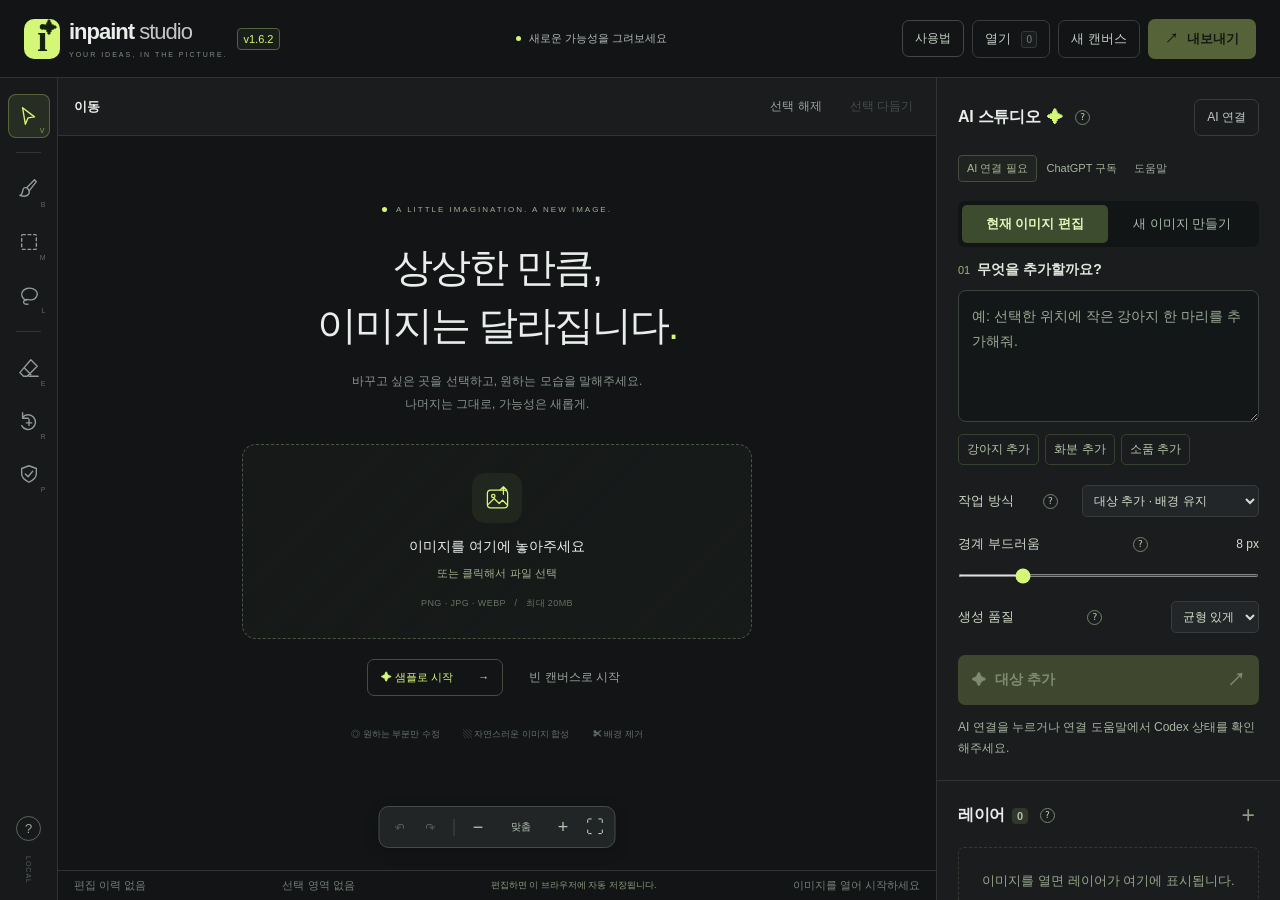
==== commit 74048355: "Add files via upload" ====
--- a/index.html
+++ b/index.html
@@ -3,7 +3,7 @@
 <head><meta charset="utf-8"><meta name="viewport" content="width=device-width,initial-scale=1"><meta name="theme-color" content="#121416"><title>Inpaint Studio — 이미지에 새로운 가능성을</title><link rel="icon" href="data:image/svg+xml,%3Csvg xmlns='http://www.w3.org/2000/svg' viewBox='0 0 40 40'%3E%3Crect width='40' height='40' rx='12' fill='%23d5f778'/%3E%3Cpath d='M12 29V11h6v18m5 0V11h5v18' stroke='%23141615' stroke-width='3'/%3E%3C/svg%3E"><link rel="stylesheet" href="/2026-10-28-studio.css"><meta name="description" content="선택한 곳에 새로운 가능성. Inpaint Studio 이미지 편집기."><meta property="og:title" content="Inpaint Studio"><meta property="og:description" content="영역 편집 · 이미지 합성 · 배경 제거"><meta property="og:image" content="https://inpaint-iota.vercel.app/og-image.png"><meta property="og:url" content="https://inpaint-iota.vercel.app/"><link rel="stylesheet" href="/2026-10-28-help.css"></head>
 <body>
 <header class="topbar">
-  <a class="brand" href="/" aria-label="Inpaint Studio 홈"><span class="brand-icon">i<span>✦</span></span><span>inpaint<span class="brand-light"> studio</span><small>YOUR IDEAS, IN THE PICTURE.</small></span><span class="version brand-version">v1.6.1</span></a>
+  <a class="brand" href="/" aria-label="Inpaint Studio 홈"><span class="brand-icon">i<span>✦</span></span><span>inpaint<span class="brand-light"> studio</span><small>YOUR IDEAS, IN THE PICTURE.</small></span><span class="version brand-version">v1.6.2</span></a>
   <div class="document-name"><span class="dot"></span><span id="document-name">새로운 가능성을 그려보세요</span></div>
   <nav class="header-actions" aria-label="파일 작업"><a class="manual-link quiet" href="/2026-10-28-user-manual.html" target="_blank" rel="noopener">사용법</a><button data-action="open" class="quiet">열기 <kbd>O</kbd></button><button data-action="new" class="quiet">새 캔버스</button><button data-action="export" class="export" aria-label="내보내기">↗ <span>내보내기</span></button></nav>
 </header>
@@ -23,7 +23,7 @@
  <main class="editor">
   <div class="optionsbar"><div class="tool-context"><strong id="tool-name">이동</strong><span id="tool-hint">레이어를 드래그해 배치하세요</span></div><div class="brush-option"><label for="brush-size">크기</label><input id="brush-size" type="range" min="1" max="500" value="48"><input id="brush-number" type="number" min="1" max="500" value="48" aria-label="브러시 크기"><span>px</span></div><label class="selection-mode">선택 <select id="selection-mode"><option value="replace">새로 선택</option><option value="add">더하기 +</option><option value="subtract">빼기 −</option></select></label><button data-action="clear-selection" class="text-button">선택 해제</button></div>
   <div id="stage" class="stage">
-   <section id="session-recovery" class="session-recovery" aria-labelledby="recovery-title" hidden><div class="recovery-card"><span class="recovery-eyebrow">이어서 작업하기</span><h2 id="recovery-title">저장된 작업이 있습니다</h2><p>이 브라우저에 저장된 이미지와 레이어를<br>불러와 작업을 이어갈 수 있습니다.</p><div class="recovery-actions"><button id="restore-session" class="primary" hidden>작업 복구</button><button id="start-fresh" class="quiet">새로 시작</button></div><small>새로 시작을 눌러도 지금 저장된 작업은 바로 삭제되지 않습니다.</small></div></section>
+   <section id="session-recovery" class="session-recovery" aria-labelledby="recovery-title" hidden><div class="recovery-card"><span class="recovery-eyebrow">이어서 작업하기</span><h2 id="recovery-title">저장된 작업이 있습니다</h2><p>이 브라우저에 저장된 이미지와 레이어를<br>불러와 작업을 이어갈 수 있습니다.</p><div class="recovery-actions"><button id="restore-session" class="primary" hidden>작업 복구</button><button id="start-fresh" class="quiet">새로 시작</button></div><small>새로 시작하면 이전 자동 저장 작업이 삭제됩니다.</small></div></section>
    <section id="welcome" class="welcome">
     <div class="welcome-eyebrow"><span></span> A LITTLE IMAGINATION. A NEW IMAGE.</div>
     <h1>상상한 만큼,<br>이미지는 달라집니다<span>.</span></h1>
@@ -57,7 +57,7 @@
    <div id="layer-settings" hidden><div class="setting-row"><label for="opacity">불투명도</label><output id="opacity-value">100%</output></div><input id="opacity" class="wide-range" type="range" min="0" max="100" value="100"><div class="transform-heading"><strong>이미지 크기 · 위치</strong><span class="context-help"><a class="help-link" href="/2026-10-28-user-manual.html#resize" target="_blank" rel="noopener" aria-label="모서리를 드래그하거나 너비·높이를 입력. 비율 잠금을 끄면 각 축을 따로 조절 도움말">?</a><span class="help-tip" role="tooltip">모서리를 드래그하거나 너비·높이를 입력. 비율 잠금을 끄면 각 축을 따로 조절 · 클릭하면 자세한 사용법을 엽니다.</span></span></div><label class="aspect-lock"><input id="aspect-lock" type="checkbox" checked>가로·세로 비율 유지</label><div class="transform-grid"><label>X<input id="layer-x" type="number" step="1"></label><label>Y<input id="layer-y" type="number" step="1"></label><label>너비<input id="layer-width" type="number" min="1" max="8192"></label><label>높이<input id="layer-height" type="number" min="1" max="8192"></label><label>회전 °<input id="layer-rotation" type="number" min="-360" max="360"></label></div><div id="harmonize-controls" class="harmonize-controls"><div class="setting-row"><label for="harmonize-strength">색감·경계 보정 강도</label><output id="harmonize-value">30%</output></div><input id="harmonize-strength" class="wide-range" type="range" min="0" max="100" value="30"><div class="harmonize-actions"><button id="local-harmonize" data-action="local-harmonize">색감·경계 맞춤 <small>무료</small></button><button id="ai-harmonize" data-action="ai-harmonize">AI로 어우르기 <small>추가 사용량</small></button></div></div><div class="layer-buttons" aria-label="레이어 작업"><button data-action="delete-layer" title="레이어 삭제 · 레이어를 여기에 드롭해도 삭제" aria-label="레이어 삭제" class="danger-button trash-button"><svg viewBox="0 0 24 24" aria-hidden="true"><path d="M3 6h18M9 6V3h6v3M5 6l1 15h12l1-15M10 10v7m4-7v7"/></svg></button></div></div>
   </section>
   <section class="background-section"><div class="section-heading"><h2>배경 제거<span class="context-help"><a class="help-link" href="/2026-10-28-user-manual.html#background" target="_blank" rel="noopener" aria-label="단색은 테두리 연결 색 제거. 인물 AI는 최초 모델 다운로드 후 브라우저에서 처리 도움말">?</a><span class="help-tip" role="tooltip">단색은 테두리 연결 색 제거. 인물 AI는 최초 모델 다운로드 후 브라우저에서 처리 · 클릭하면 자세한 사용법을 엽니다.</span></span></h2><span class="on-device">ON DEVICE</span></div><label class="toggle-row"><span>첨부할 때 자동 제거</span><input id="auto-bg" type="checkbox" role="switch"></label><label class="sr-only" for="bg-engine">배경 제거 방식</label><select id="bg-engine" class="full-select"><option value="color">단색 배경 · 즉시 처리</option><option value="portrait">인물 AI · 최초 모델 다운로드</option></select><div class="setting-row"><label for="tolerance">단색 배경 허용 오차</label><output id="tolerance-value">35</output></div><input id="tolerance" class="wide-range" type="range" min="5" max="150" value="35"><button id="remove-bg" class="outline-button" aria-label="배경 제거 실행">✂ 배경 제거</button><div class="manual-actions"><button data-action="erase-selection" aria-label="선택 영역 지우기">선택 지우기</button><button data-action="restore-selection">선택 복원</button><button data-action="clear-protection">보호 해제</button></div><p id="bg-help" class="muted-help" hidden>단색 모드는 테두리에 연결된 비슷한 색만 지웁니다. 복잡한 배경은 수동으로 보정하세요.</p></section>
-  <div class="properties-footer"><span>만들고 싶은 장면에 집중하세요.</span><small>INPAINT STUDIO / 1.6.1</small></div>
+  <div class="properties-footer"><span>만들고 싶은 장면에 집중하세요.</span><small>INPAINT STUDIO / 1.6.2</small></div>
  </aside>
 </div>
 <input id="open-input" type="file" accept="image/png,image/jpeg,image/webp" hidden><input id="add-input" type="file" accept="image/png,image/jpeg,image/webp" hidden>
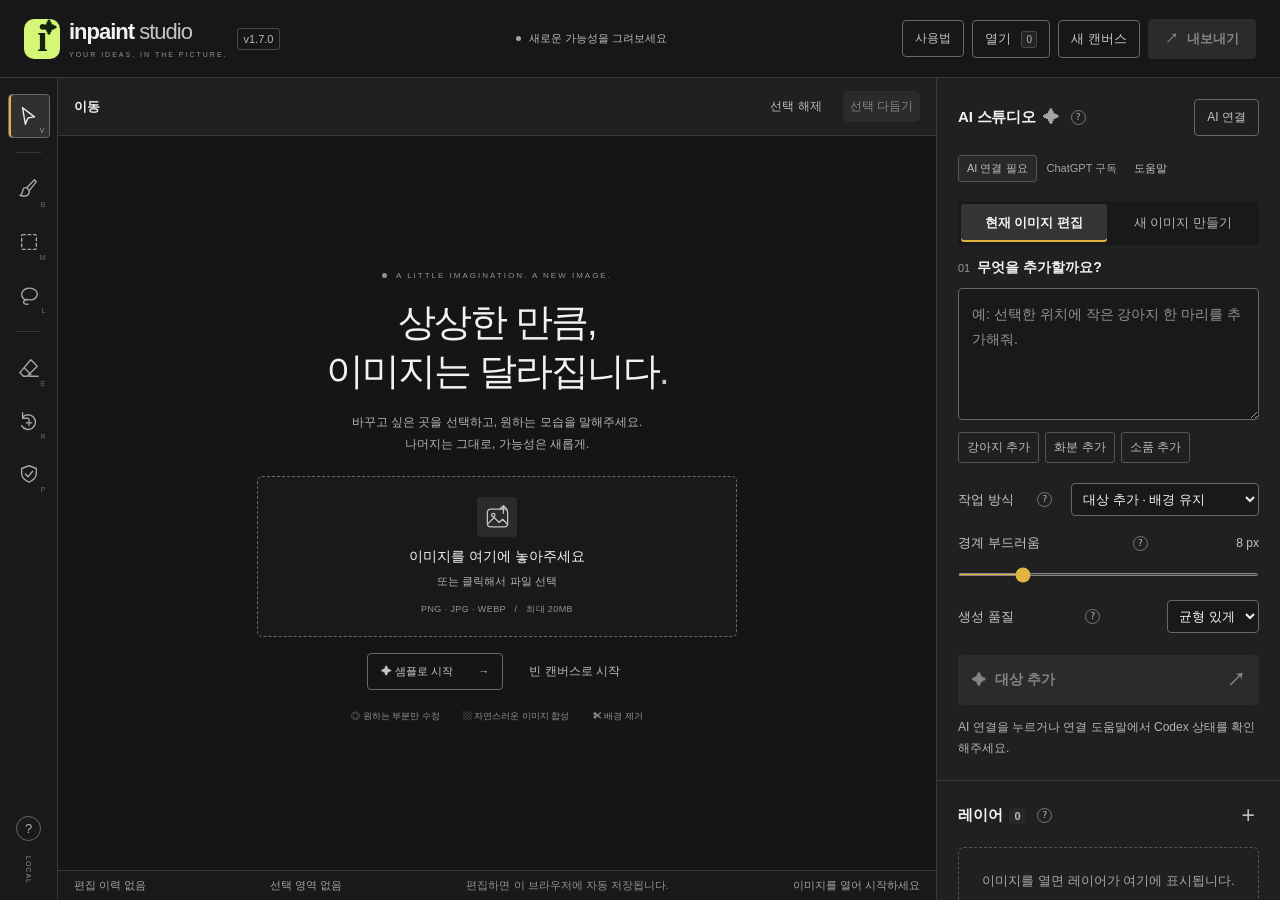
==== commit c4e92525: "Add files via upload" ====
--- a/index.html
+++ b/index.html
@@ -1,9 +1,9 @@
 <!doctype html>
 <html lang="ko">
-<head><meta charset="utf-8"><meta name="viewport" content="width=device-width,initial-scale=1"><meta name="theme-color" content="#121416"><title>Inpaint Studio — 이미지에 새로운 가능성을</title><link rel="icon" href="data:image/svg+xml,%3Csvg xmlns='http://www.w3.org/2000/svg' viewBox='0 0 40 40'%3E%3Crect width='40' height='40' rx='12' fill='%23d5f778'/%3E%3Cpath d='M12 29V11h6v18m5 0V11h5v18' stroke='%23141615' stroke-width='3'/%3E%3C/svg%3E"><link rel="stylesheet" href="/2026-10-28-studio.css"><meta name="description" content="선택한 곳에 새로운 가능성. Inpaint Studio 이미지 편집기."><meta property="og:title" content="Inpaint Studio"><meta property="og:description" content="영역 편집 · 이미지 합성 · 배경 제거"><meta property="og:image" content="https://inpaint-iota.vercel.app/og-image.png"><meta property="og:url" content="https://inpaint-iota.vercel.app/"><link rel="stylesheet" href="/2026-10-28-help.css"></head>
+<head><meta charset="utf-8"><meta name="viewport" content="width=device-width,initial-scale=1"><meta name="theme-color" content="#151515"><title>Inpaint Studio — 이미지에 새로운 가능성을</title><link rel="icon" href="data:image/svg+xml,%3Csvg xmlns='http://www.w3.org/2000/svg' viewBox='0 0 40 40'%3E%3Crect width='40' height='40' rx='12' fill='%23d5f778'/%3E%3Cpath d='M12 29V11h6v18m5 0V11h5v18' stroke='%23141615' stroke-width='3'/%3E%3C/svg%3E"><link rel="stylesheet" href="/2026-10-28-studio.css"><meta name="description" content="선택한 곳에 새로운 가능성. Inpaint Studio 이미지 편집기."><meta property="og:title" content="Inpaint Studio"><meta property="og:description" content="영역 편집 · 이미지 합성 · 배경 제거"><meta property="og:image" content="https://inpaint-iota.vercel.app/og-image.png"><meta property="og:url" content="https://inpaint-iota.vercel.app/"><link rel="stylesheet" href="/2026-10-28-help.css"><link rel="stylesheet" href="/2026-10-29-neutral-amber.css"></head>
 <body>
 <header class="topbar">
-  <a class="brand" href="/" aria-label="Inpaint Studio 홈"><span class="brand-icon">i<span>✦</span></span><span>inpaint<span class="brand-light"> studio</span><small>YOUR IDEAS, IN THE PICTURE.</small></span><span class="version brand-version">v1.6.2</span></a>
+  <a class="brand" href="/" aria-label="Inpaint Studio 홈"><span class="brand-icon">i<span>✦</span></span><span>inpaint<span class="brand-light"> studio</span><small>YOUR IDEAS, IN THE PICTURE.</small></span><span class="version brand-version">v1.7.0</span></a>
   <div class="document-name"><span class="dot"></span><span id="document-name">새로운 가능성을 그려보세요</span></div>
   <nav class="header-actions" aria-label="파일 작업"><a class="manual-link quiet" href="/2026-10-28-user-manual.html" target="_blank" rel="noopener">사용법</a><button data-action="open" class="quiet">열기 <kbd>O</kbd></button><button data-action="new" class="quiet">새 캔버스</button><button data-action="export" class="export" aria-label="내보내기">↗ <span>내보내기</span></button></nav>
 </header>
@@ -57,7 +57,7 @@
    <div id="layer-settings" hidden><div class="setting-row"><label for="opacity">불투명도</label><output id="opacity-value">100%</output></div><input id="opacity" class="wide-range" type="range" min="0" max="100" value="100"><div class="transform-heading"><strong>이미지 크기 · 위치</strong><span class="context-help"><a class="help-link" href="/2026-10-28-user-manual.html#resize" target="_blank" rel="noopener" aria-label="모서리를 드래그하거나 너비·높이를 입력. 비율 잠금을 끄면 각 축을 따로 조절 도움말">?</a><span class="help-tip" role="tooltip">모서리를 드래그하거나 너비·높이를 입력. 비율 잠금을 끄면 각 축을 따로 조절 · 클릭하면 자세한 사용법을 엽니다.</span></span></div><label class="aspect-lock"><input id="aspect-lock" type="checkbox" checked>가로·세로 비율 유지</label><div class="transform-grid"><label>X<input id="layer-x" type="number" step="1"></label><label>Y<input id="layer-y" type="number" step="1"></label><label>너비<input id="layer-width" type="number" min="1" max="8192"></label><label>높이<input id="layer-height" type="number" min="1" max="8192"></label><label>회전 °<input id="layer-rotation" type="number" min="-360" max="360"></label></div><div id="harmonize-controls" class="harmonize-controls"><div class="setting-row"><label for="harmonize-strength">색감·경계 보정 강도</label><output id="harmonize-value">30%</output></div><input id="harmonize-strength" class="wide-range" type="range" min="0" max="100" value="30"><div class="harmonize-actions"><button id="local-harmonize" data-action="local-harmonize">색감·경계 맞춤 <small>무료</small></button><button id="ai-harmonize" data-action="ai-harmonize">AI로 어우르기 <small>추가 사용량</small></button></div></div><div class="layer-buttons" aria-label="레이어 작업"><button data-action="delete-layer" title="레이어 삭제 · 레이어를 여기에 드롭해도 삭제" aria-label="레이어 삭제" class="danger-button trash-button"><svg viewBox="0 0 24 24" aria-hidden="true"><path d="M3 6h18M9 6V3h6v3M5 6l1 15h12l1-15M10 10v7m4-7v7"/></svg></button></div></div>
   </section>
   <section class="background-section"><div class="section-heading"><h2>배경 제거<span class="context-help"><a class="help-link" href="/2026-10-28-user-manual.html#background" target="_blank" rel="noopener" aria-label="단색은 테두리 연결 색 제거. 인물 AI는 최초 모델 다운로드 후 브라우저에서 처리 도움말">?</a><span class="help-tip" role="tooltip">단색은 테두리 연결 색 제거. 인물 AI는 최초 모델 다운로드 후 브라우저에서 처리 · 클릭하면 자세한 사용법을 엽니다.</span></span></h2><span class="on-device">ON DEVICE</span></div><label class="toggle-row"><span>첨부할 때 자동 제거</span><input id="auto-bg" type="checkbox" role="switch"></label><label class="sr-only" for="bg-engine">배경 제거 방식</label><select id="bg-engine" class="full-select"><option value="color">단색 배경 · 즉시 처리</option><option value="portrait">인물 AI · 최초 모델 다운로드</option></select><div class="setting-row"><label for="tolerance">단색 배경 허용 오차</label><output id="tolerance-value">35</output></div><input id="tolerance" class="wide-range" type="range" min="5" max="150" value="35"><button id="remove-bg" class="outline-button" aria-label="배경 제거 실행">✂ 배경 제거</button><div class="manual-actions"><button data-action="erase-selection" aria-label="선택 영역 지우기">선택 지우기</button><button data-action="restore-selection">선택 복원</button><button data-action="clear-protection">보호 해제</button></div><p id="bg-help" class="muted-help" hidden>단색 모드는 테두리에 연결된 비슷한 색만 지웁니다. 복잡한 배경은 수동으로 보정하세요.</p></section>
-  <div class="properties-footer"><span>만들고 싶은 장면에 집중하세요.</span><small>INPAINT STUDIO / 1.6.2</small></div>
+  <div class="properties-footer"><span>만들고 싶은 장면에 집중하세요.</span><small>INPAINT STUDIO / 1.7.0</small></div>
  </aside>
 </div>
 <input id="open-input" type="file" accept="image/png,image/jpeg,image/webp" hidden><input id="add-input" type="file" accept="image/png,image/jpeg,image/webp" hidden>
--- a/2026-10-29-neutral-amber.css
+++ b/2026-10-29-neutral-amber.css
@@ -0,0 +1,97 @@
+/* Inpaint Studio-v1.7.0: neutral working surfaces and restrained amber actions.
+   Inspired by the user's Lamborghini token reference; logo artwork stays lime. */
+:root{
+  color-scheme:dark;
+  --bg:#151515;--panel:#202020;--line:#393939;
+  --text:#f2f2f2;--muted:#929292;--accent:#e3b341;--ink:#151515;
+  --surface-input:#191919;--surface-hover:#2b2b2b;--surface-selected:#303030;
+  --text-body:#c4c4c4;--border-control:#686868;
+}
+body{background:var(--bg);color:var(--text)}
+.topbar{background:#171717;border-color:var(--line)}
+.brand{color:#f2f2f2}.brand-icon{background:#d5f778;color:#15220d}
+.brand-light{color:#c4c4c4}.brand small{color:#929292}
+.brand-version{color:#b8b8b8;background:transparent;border-color:#484848;border-radius:3px}
+.document-name{color:#b8b8b8}.dot{background:#a5a5a5}
+.toolrail{background:#191919;border-color:var(--line)}
+.toolrail>button{color:#a6a6a6;border-radius:4px}
+.toolrail>button:hover{background:#2b2b2b;color:#f2f2f2}
+.toolrail>button.active{background:#303030;color:#f2f2f2;border:1px solid #686868;box-shadow:inset 2px 0 #e3b341}
+.rail-rule{background:#393939}.rail-bottom button{color:#b2b2b2;border-color:#686868}.local-label{color:#929292}
+.optionsbar{background:#202020;border-color:#393939}.tool-context strong{font-size:13px;font-weight:600;color:#f2f2f2}
+.tool-context>span,.brush-option,.selection-mode{color:#b4b4b4}
+.stage,.session-recovery{background:#151515;background-image:none}
+.statusbar{background:#191919;border-color:#393939;color:#a2a2a2;font-size:11px}
+.statusbar #save-status{color:#929292;font-size:11px}.status-led{background:#a5a5a5}
+.properties{background:#202020;border-color:#393939;scrollbar-color:#535353 #202020}
+.properties section{border-color:#393939}.section-heading h2{font-size:15px;font-weight:600;color:#f2f2f2;letter-spacing:-.2px}
+.ai-section h2>span{color:#a5a5a5}
+.badge,.count{background:#292929;border-color:#555;color:#bcbcbc;border-radius:3px;font-size:11px}
+.badge.connected{color:#d3d3d3;border-color:#686868}.connection-caption{color:#a5a5a5}
+.connection-checks{background:#191919;border-color:#484848;border-radius:4px}.connection-checks>div{border-color:#393939}
+.connection-checks dt{color:#bcbcbc}.connection-checks dd{color:#f2f2f2}
+#connection-dialog summary{color:#c4c4c4}#connection-dialog a{color:#e3b341}
+button{transition:background-color .12s,color .12s,border-color .12s}
+button:hover{background:#2b2b2b}
+.quiet,.outline-button,.sample-button,.manual-link{background:transparent;color:#c4c4c4;border-color:#686868;border-radius:4px}
+.quiet:hover,.outline-button:hover,.sample-button:hover,.manual-link:hover{background:#2b2b2b;color:#f2f2f2;border-color:#888}
+.primary,.export,.generate-button{background:#e3b341;color:#151515;border-radius:4px;font-weight:600;box-shadow:none}
+.primary:hover,.export:hover,.generate-button:hover:not(:disabled){background:#f0c35e;color:#151515}
+button:disabled,button:disabled:hover,.generate-button:disabled{background:#2b2b2b;color:#858585;opacity:1;cursor:not-allowed;border-color:#454545;box-shadow:none}
+.text-button{color:#bcbcbc}.text-button:hover{color:#f2f2f2}
+.mode-tabs{background:#191919;border-radius:4px;padding:3px;gap:3px}
+.mode-tabs button{color:#b4b4b4;font-size:13px;font-weight:400;border-radius:3px}
+.mode-tabs button.active{background:#343434;color:#f2f2f2;font-weight:600;box-shadow:inset 0 -2px #e3b341}
+.step-label>span{color:#929292}.step-label>strong{font-size:14px;font-weight:600;color:#f2f2f2}
+.mode-help,.muted-help,.privacy-note,.option-note{color:#b4b4b4;font-size:12px;line-height:1.75}
+.option-note{border-left-color:#555}.prompt-chips button{color:#bcbcbc;border-color:#555;border-radius:3px;background:transparent}
+.prompt-chips button:hover{background:#2b2b2b;border-color:#888;color:#f2f2f2}
+input[type=number],select,textarea{background:#191919;color:#f2f2f2;border-color:#686868;border-radius:4px}
+input[type=number],select{font-size:13px}textarea{font-size:14px;line-height:1.75}textarea::placeholder{color:#929292}
+input[type=range]{accent-color:#e3b341}
+.setting-row,.toggle-row,.aspect-lock{color:#c4c4c4;font-size:13px}
+.setting-row output{color:#c4c4c4;font-size:12px}
+.toggle-row input{background:#555}.toggle-row input:before{background:#ccc}.toggle-row input:checked{background:#e3b341}.toggle-row input:checked:before{background:#151515}
+.composite-card{background:#242424;border-color:#484848;border-radius:4px}.composite-card strong{color:#f2f2f2}.composite-card p{color:#b4b4b4}
+.layer-item{background:#191919;border-radius:4px}.layer-item.selected{background:#303030;border-color:#686868;box-shadow:inset 2px 0 #e3b341}
+.layer-item strong{font-size:13px;font-weight:500;color:#f2f2f2}.layer-item small{color:#a5a5a5;font-size:11px}
+.layer-item button{color:#b4b4b4}.layer-item.drop-above{border-top-color:#e3b341}.layer-item.drop-below{border-bottom-color:#e3b341}
+.empty-layers{color:#a5a5a5;border-color:#555}.icon-add{color:#bcbcbc}
+.transform-heading strong{color:#f2f2f2}.transform-grid label{color:#bcbcbc;font-size:12px}
+.layer-buttons button,.manual-actions button{color:#c4c4c4;border-color:#686868;border-radius:3px}
+.layer-buttons .trash-button{color:#c8b8b4;border-color:#75615c}.trash-button:hover,.trash-button.trash-over{background:#462d28;border-color:#c78f80;color:#f0c5b9}
+.harmonize-controls,.effect-group{border-color:#393939}.harmonize-actions button{color:#c4c4c4;border-color:#686868;border-radius:4px}
+.harmonize-actions button:hover:not(:disabled){background:#2b2b2b}.harmonize-actions small{color:#929292}
+.effect-group summary{color:#f2f2f2;font-size:13px;font-weight:500}.effect-group summary:before{color:#929292}
+.effect-row,.effect-check{color:#c4c4c4;font-size:13px}.effect-row output{color:#c4c4c4;font-size:12px}
+.effect-actions button,.effect-reset{color:#c4c4c4;border-color:#686868;border-radius:3px;font-size:12px}
+.effect-check input,.aspect-lock input{accent-color:#e3b341}
+.quad-inputs fieldset{border-color:#555;border-radius:4px}.quad-inputs legend{color:#b4b4b4}.quad-inputs label{color:#c4c4c4}
+.help-link{border-color:#777;color:#bcbcbc}.help-link:hover,.help-link:focus-visible{border-color:#e3b341;color:#e3b341;outline-color:#e3b34166}
+.help-tip{background:#2b2b2b;border-color:#686868;color:#f2f2f2;border-radius:5px;box-shadow:0 5px 16px #0004}
+.properties-footer{color:#929292}.properties-footer small,.on-device{color:#929292}
+.canvas-controls{background:#242424ee;border-color:#555;border-radius:5px;box-shadow:0 3px 12px #0003}
+.canvas-controls button{color:#c4c4c4}.canvas-controls>span{background:#555}
+.placement-panel,.placement-tag{background:#242424f5;border-color:#686868;color:#f2f2f2;border-radius:5px;box-shadow:0 4px 16px #0003}
+.busy-panel{background:#151515e8;backdrop-filter:blur(2px)}.busy-panel small{color:#b4b4b4}.spinner{border-color:#555;border-top-color:#e3b341}
+.toast{background:#292929;border-color:#686868;color:#f2f2f2;border-radius:5px;box-shadow:0 6px 20px #0004}
+dialog{background:#202020;color:#f2f2f2;border-color:#555;border-radius:7px;box-shadow:0 16px 48px #0006}
+dialog::backdrop{background:#0009;backdrop-filter:blur(2px)}dialog h2{color:#f2f2f2;font-size:23px;font-weight:600}dialog p,dialog li{color:#c4c4c4;font-size:13px}
+.dialog-eyebrow{color:#929292}.dimension-inputs label{color:#c4c4c4;font-size:13px}
+#refine-dialog::backdrop{background:#0002;backdrop-filter:none}
+#perspective-preview,#export-preview{background:repeating-conic-gradient(#4c4c4c 0% 25%,#747474 0% 50%) 0/16px 16px}
+#export-background{border-color:#686868}.recovery-card{background:#202020;border-color:#484848;border-radius:7px;box-shadow:none}
+.recovery-eyebrow{color:#929292}.recovery-card h2{color:#f2f2f2;font-size:23px}.recovery-card p{color:#c4c4c4}.recovery-card small{color:#929292;font-size:11px}
+.welcome-eyebrow{color:#929292}.welcome-eyebrow>span{background:#929292}.welcome h1{color:#f2f2f2;font-weight:500}.welcome h1>span{color:#c4c4c4}
+.welcome>p{color:#b4b4b4}.dropzone{background:#191919;border-color:#686868;border-radius:5px}.dropzone:hover{background:#242424;border-color:#929292}
+.upload-icon{background:#2b2b2b;color:#c4c4c4;border-radius:4px}.dropzone>span:not(.upload-icon){color:#b4b4b4}.dropzone small,.feature-row{color:#929292}
+.welcome{width:min(480px,88%);padding:18px 0 30px}.welcome h1{font-size:clamp(28px,3vw,38px);line-height:1.3;margin:18px 0 14px}.welcome>p{font-size:12px;margin-bottom:20px}.dropzone{padding:20px 18px;gap:8px}.upload-icon{width:40px;height:40px;margin-bottom:3px}.welcome-actions{margin:16px 0 20px}.canvas-frame[hidden]~.canvas-controls{display:none}.canvas-frame{box-shadow:0 6px 24px #0004}
+kbd{color:#a5a5a5;background:#242424;border-color:#484848}.drag-over{outline-color:#e3b341}
+button:focus-visible,a:focus-visible,input:focus-visible,textarea:focus-visible,select:focus-visible,.effect-group summary:focus-visible,.layers:focus-visible{outline:2px solid #e3b341;outline-offset:3px}
+/* Documentation uses the same neutral palette while retaining its reading size. */
+.manual-page{background:#151515;color:#f2f2f2}.manual-header{border-color:#393939}.manual-brand{color:#f2f2f2}.manual-header a:last-child{color:#c4c4c4}
+.manual-version,.manual-lead{color:#a5a5a5}.manual-nav{scrollbar-color:#555 #151515}
+.manual-nav a{color:#b4b4b4}.manual-nav a:hover{color:#f2f2f2}.manual-nav a.is-current{color:#e3b341;background:#292929;border-left-color:#e3b341}
+.manual-content section,.manual-content td,.manual-content th{border-color:#393939}.manual-content p,.manual-content li{color:#c4c4c4}.manual-content strong,.manual-content th{color:#f2f2f2}
+.manual-content a{color:#e3b341}.manual-content kbd{border-color:#686868;color:#c4c4c4}.manual-note{background:#242424;border-left-color:#686868}
+@media(prefers-reduced-motion:reduce){*,*::before,*::after{transition:none!important;scroll-behavior:auto!important}}
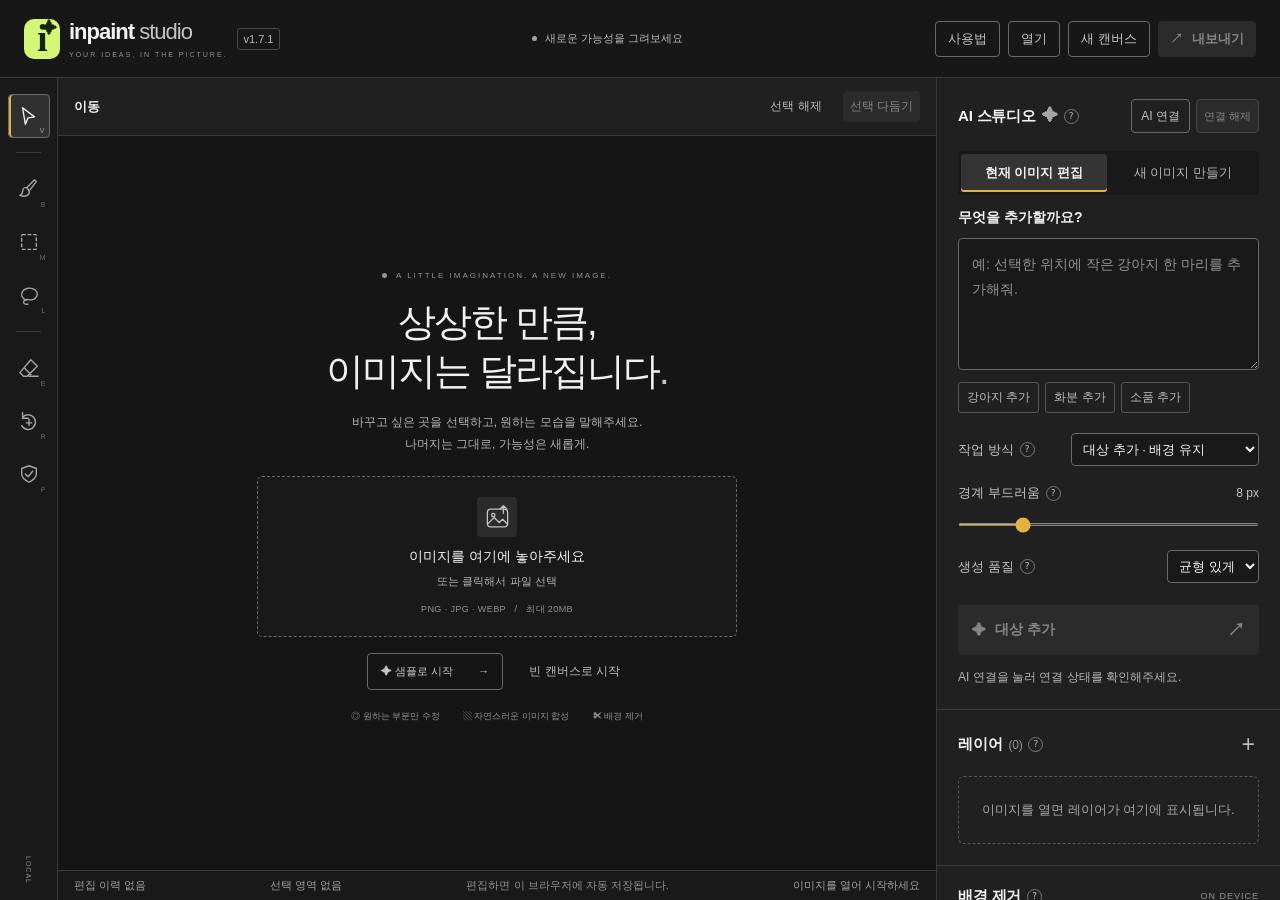
==== commit 20219234: "Add files via upload" ====
--- a/index.html
+++ b/index.html
@@ -1,11 +1,11 @@
 <!doctype html>
 <html lang="ko">
-<head><meta charset="utf-8"><meta name="viewport" content="width=device-width,initial-scale=1"><meta name="theme-color" content="#151515"><title>Inpaint Studio — 이미지에 새로운 가능성을</title><link rel="icon" href="data:image/svg+xml,%3Csvg xmlns='http://www.w3.org/2000/svg' viewBox='0 0 40 40'%3E%3Crect width='40' height='40' rx='12' fill='%23d5f778'/%3E%3Cpath d='M12 29V11h6v18m5 0V11h5v18' stroke='%23141615' stroke-width='3'/%3E%3C/svg%3E"><link rel="stylesheet" href="/2026-10-28-studio.css"><meta name="description" content="선택한 곳에 새로운 가능성. Inpaint Studio 이미지 편집기."><meta property="og:title" content="Inpaint Studio"><meta property="og:description" content="영역 편집 · 이미지 합성 · 배경 제거"><meta property="og:image" content="https://inpaint-iota.vercel.app/og-image.png"><meta property="og:url" content="https://inpaint-iota.vercel.app/"><link rel="stylesheet" href="/2026-10-28-help.css"><link rel="stylesheet" href="/2026-10-29-neutral-amber.css"></head>
+<head><meta charset="utf-8"><meta name="viewport" content="width=device-width,initial-scale=1"><meta name="theme-color" content="#151515"><title>Inpaint Studio — 이미지에 새로운 가능성을</title><link rel="icon" href="data:image/svg+xml,%3Csvg xmlns='http://www.w3.org/2000/svg' viewBox='0 0 40 40'%3E%3Crect width='40' height='40' rx='12' fill='%23d5f778'/%3E%3Cpath d='M12 29V11h6v18m5 0V11h5v18' stroke='%23141615' stroke-width='3'/%3E%3C/svg%3E"><link rel="stylesheet" href="/2026-10-28-studio.css"><link rel="stylesheet" href="/2026-10-28-help.css"><link rel="stylesheet" href="/2026-10-29-neutral-amber.css"><meta name="description" content="선택한 곳에 새로운 가능성. Inpaint Studio 이미지 편집기."><meta property="og:title" content="Inpaint Studio"><meta property="og:description" content="영역 편집 · 이미지 합성 · 배경 제거"><meta property="og:image" content="https://inpaint-iota.vercel.app/og-image.png"><meta property="og:url" content="https://inpaint-iota.vercel.app/"></head>
 <body>
 <header class="topbar">
-  <a class="brand" href="/" aria-label="Inpaint Studio 홈"><span class="brand-icon">i<span>✦</span></span><span>inpaint<span class="brand-light"> studio</span><small>YOUR IDEAS, IN THE PICTURE.</small></span><span class="version brand-version">v1.7.0</span></a>
+  <a class="brand" href="/" aria-label="Inpaint Studio 홈"><span class="brand-icon">i<span>✦</span></span><span>inpaint<span class="brand-light"> studio</span><small>YOUR IDEAS, IN THE PICTURE.</small></span><span class="version brand-version">v1.7.1</span></a>
   <div class="document-name"><span class="dot"></span><span id="document-name">새로운 가능성을 그려보세요</span></div>
-  <nav class="header-actions" aria-label="파일 작업"><a class="manual-link quiet" href="/2026-10-28-user-manual.html" target="_blank" rel="noopener">사용법</a><button data-action="open" class="quiet">열기 <kbd>O</kbd></button><button data-action="new" class="quiet">새 캔버스</button><button data-action="export" class="export" aria-label="내보내기">↗ <span>내보내기</span></button></nav>
+  <nav class="header-actions" aria-label="파일 작업"><a class="manual-link quiet" href="/2026-10-28-user-manual.html" target="_blank" rel="noopener">사용법</a><button data-action="open" class="quiet" title="이미지 열기 (O)">열기</button><button data-action="new" class="quiet">새 캔버스</button><button data-action="export" class="export" aria-label="내보내기">↗ <span>내보내기</span></button></nav>
 </header>
 <div class="workspace">
  <aside class="toolrail" aria-label="편집 도구">
@@ -18,7 +18,7 @@
   <button data-tool="erase" title="배경 지우기 (E)" aria-label="배경 지우기"><svg viewBox="0 0 24 24"><path d="m14 3 7 7-11 11H6l-4-4ZM7 12l7 7M12 21h10"/></svg><span>E</span></button>
   <button data-tool="restore" title="원본 복원 (R)" aria-label="원본 복원"><svg viewBox="0 0 24 24"><path d="M5 8a8 8 0 1 1-1 9M5 3v6h6M12 10v7m-3-3h6"/></svg><span>R</span></button>
   <button data-tool="protect" title="보호 영역 (P)" aria-label="보호 영역"><svg viewBox="0 0 24 24"><path d="m12 3 8 3v6c0 5-8 9-8 9s-8-4-8-9V6Zm-4 9 3 3 5-6"/></svg><span>P</span></button>
-  <div class="rail-bottom"><button data-action="help" title="사용 안내" aria-label="사용 안내">?</button><span class="local-label">LOCAL</span></div>
+  <div class="rail-bottom"><span class="local-label">LOCAL</span></div>
  </aside>
  <main class="editor">
   <div class="optionsbar"><div class="tool-context"><strong id="tool-name">이동</strong><span id="tool-hint">레이어를 드래그해 배치하세요</span></div><div class="brush-option"><label for="brush-size">크기</label><input id="brush-size" type="range" min="1" max="500" value="48"><input id="brush-number" type="number" min="1" max="500" value="48" aria-label="브러시 크기"><span>px</span></div><label class="selection-mode">선택 <select id="selection-mode"><option value="replace">새로 선택</option><option value="add">더하기 +</option><option value="subtract">빼기 −</option></select></label><button data-action="clear-selection" class="text-button">선택 해제</button></div>
@@ -40,24 +40,24 @@
   <footer class="statusbar"><span id="history-status">편집 이력 없음</span><span id="selection-count">선택 영역 없음</span><span id="save-status" role="status">브라우저 자동 저장 준비 중</span><span id="document-size">이미지를 열어 시작하세요</span></footer>
  </main>
  <aside class="properties" aria-label="레이어와 AI 설정">
-  <section class="ai-section"><div class="section-heading"><h2>AI 스튜디오 <span>✦</span><span class="context-help"><a class="help-link" href="/2026-10-28-user-manual.html#ai" target="_blank" rel="noopener" aria-label="AI 연결과 이미지 생성 도움말">?</a><span class="help-tip" role="tooltip">AI 연결과 이미지 생성 · 클릭하면 자세한 사용법을 엽니다.</span></span></h2><button id="ai-connect" class="quiet">AI 연결</button></div><div class="connection-status"><span id="connection-badge" class="badge">AI 연결 필요</span><span class="connection-caption">ChatGPT 구독</span><button id="ai-disconnect" class="quiet" hidden>연결 해제</button><button data-action="connection-info" class="text-button">도움말</button></div>
+  <section class="ai-section"><div class="section-heading"><h2>AI 스튜디오 <span>✦</span><span class="context-help"><a class="help-link" href="/2026-10-28-user-manual.html#ai" target="_blank" rel="noopener" aria-label="AI 연결과 이미지 생성 도움말">?</a><span class="help-tip" role="tooltip">AI 연결과 이미지 생성 · 클릭하면 자세한 사용법을 엽니다.</span></span></h2><div class="ai-connection-actions"><button id="ai-connect" class="quiet">AI 연결</button><button id="ai-disconnect" class="quiet" disabled>연결 해제</button></div></div>
    <div class="mode-tabs" role="group" aria-label="AI 작업"><button data-mode="edit" class="active">현재 이미지 편집</button><button data-mode="generate">새 이미지 만들기</button></div>
    <p id="mode-help" class="mode-help" hidden>수정할 영역을 선택하고 변경할 내용을 입력하세요.</p>
-   <div class="step-label"><span>01</span><strong id="prompt-heading">어떻게 바꿀까요?</strong></div>
+   <div class="step-label"><strong id="prompt-heading">어떻게 바꿀까요?</strong></div>
    <label class="sr-only" for="prompt">이미지 요청</label><textarea id="prompt" maxlength="8000" placeholder="예: 선택한 부분을 따뜻한 햇살이 드는 창문으로 바꿔줘."></textarea>
    <div class="prompt-chips"><button data-prompt="선택한 물체를 지우고 주변 배경으로 자연스럽게 채워줘.">물체 지우기</button><button data-prompt="선택한 부분에 자연스러운 초록 식물을 추가해줘.">식물 추가</button><button data-prompt="선택한 부분을 따뜻한 골든아워 조명으로 바꿔줘.">조명 바꾸기</button></div>
-   <div id="edit-options"><div class="setting-row"><label for="edit-intent">작업 방식</label><span class="context-help"><a class="help-link" href="/2026-10-28-user-manual.html#edit" target="_blank" rel="noopener" aria-label="대상 추가는 배경 유지, 영역 변경은 배경 포함, 합성은 첨부 이미지 기준 도움말">?</a><span class="help-tip" role="tooltip">대상 추가는 배경 유지, 영역 변경은 배경 포함, 합성은 첨부 이미지 기준 · 클릭하면 자세한 사용법을 엽니다.</span></span><select id="edit-intent"><option value="add" selected>대상 추가 · 배경 유지</option><option value="replace">영역 전체 변경 · 배경 포함</option><option value="composite">배경과 어우르기</option></select></div><p id="edit-intent-help" class="option-note" hidden role="status">대상과 그림자만 새 레이어로 추가합니다. 불투명한 배경 결과는 적용하지 않습니다.</p><div id="edit-mask-settings"><div class="setting-row"><label for="feather">경계 부드러움</label><span class="context-help"><a class="help-link" href="/2026-10-28-user-manual.html#selection" target="_blank" rel="noopener" aria-label="수정 영역의 안쪽 경계를 부드럽게 연결 도움말">?</a><span class="help-tip" role="tooltip">수정 영역의 안쪽 경계를 부드럽게 연결 · 클릭하면 자세한 사용법을 엽니다.</span></span><output id="feather-value">8 px</output></div><input id="feather" class="wide-range" type="range" min="0" max="40" value="8"></div></div>
+   <div id="edit-options"><div class="setting-row"><div class="setting-title"><label for="edit-intent">작업 방식</label><span class="context-help"><a class="help-link" href="/2026-10-28-user-manual.html#edit" target="_blank" rel="noopener" aria-label="대상 추가는 배경 유지, 영역 변경은 배경 포함, 합성은 첨부 이미지 기준 도움말">?</a><span class="help-tip" role="tooltip">대상 추가는 배경 유지, 영역 변경은 배경 포함, 합성은 첨부 이미지 기준 · 클릭하면 자세한 사용법을 엽니다.</span></span></div><select id="edit-intent"><option value="add" selected>대상 추가 · 배경 유지</option><option value="replace">영역 전체 변경 · 배경 포함</option><option value="composite">배경과 어우르기</option></select></div><p id="edit-intent-help" class="option-note" hidden role="status">대상과 그림자만 새 레이어로 추가합니다. 불투명한 배경 결과는 적용하지 않습니다.</p><div id="edit-mask-settings"><div class="setting-row"><div class="setting-title"><label for="feather">경계 부드러움</label><span class="context-help"><a class="help-link" href="/2026-10-28-user-manual.html#selection" target="_blank" rel="noopener" aria-label="수정 영역의 안쪽 경계를 부드럽게 연결 도움말">?</a><span class="help-tip" role="tooltip">수정 영역의 안쪽 경계를 부드럽게 연결 · 클릭하면 자세한 사용법을 엽니다.</span></span></div><output id="feather-value">8 px</output></div><input id="feather" class="wide-range" type="range" min="0" max="40" value="8"></div></div>
    <div id="composite-options" hidden><div class="composite-card"><strong>배치한 대상과 배경 조화</strong><p class="option-note">조명·접지 그림자·반사를 보정하는 추가 AI 요청입니다. 위치와 크기를 먼저 확정하세요.</p><p id="composite-target">합성할 이미지를 불러오세요.</p><button data-action="import-layer" class="outline-button">레이어에 이미지 불러오기</button></div><div class="setting-row"><label for="composite-margin">주변 합성 범위</label><output id="margin-value">64 px</output></div><input id="composite-margin" class="wide-range" type="range" min="0" max="300" value="64"></div>
-   <div class="setting-row"><label for="quality">생성 품질</label><span class="context-help"><a class="help-link" href="/2026-10-28-user-manual.html#ai" target="_blank" rel="noopener" aria-label="Codex에 요청할 품질 선호도이며 실제 시간은 생성 도구가 결정 도움말">?</a><span class="help-tip" role="tooltip">Codex에 요청할 품질 선호도이며 실제 시간은 생성 도구가 결정 · 클릭하면 자세한 사용법을 엽니다.</span></span><select id="quality"><option value="low">빠르게</option><option value="medium" selected>균형 있게</option><option value="high">정교하게</option></select></div>
+   <div class="setting-row"><div class="setting-title"><label for="quality">생성 품질</label><span class="context-help"><a class="help-link" href="/2026-10-28-user-manual.html#ai" target="_blank" rel="noopener" aria-label="Codex에 요청할 품질 선호도이며 실제 시간은 생성 도구가 결정 도움말">?</a><span class="help-tip" role="tooltip">Codex에 요청할 품질 선호도이며 실제 시간은 생성 도구가 결정 · 클릭하면 자세한 사용법을 엽니다.</span></span></div><select id="quality"><option value="low">빠르게</option><option value="medium" selected>균형 있게</option><option value="high">정교하게</option></select></div>
    <div id="generation-options" hidden><div class="setting-row"><label for="generation-size">새 이미지 비율</label><select id="generation-size"><option value="1024x1024">1:1 정사각형</option><option value="1536x1024">3:2 가로</option><option value="1024x1536">2:3 세로</option></select></div></div>
    <button id="generate" class="generate-button" disabled>✦ <span id="generate-label">선택 영역 수정</span><span>↗</span></button>
    <p id="generation-timing" class="option-note" role="status" hidden></p><p id="generation-help" class="muted-help">API 키가 없어도 로컬 편집은 가능합니다.</p>
   </section>
-  <section class="layer-section"><div class="section-heading"><h2>레이어 <span id="layer-count" class="count">0</span><span class="context-help"><a class="help-link" href="/2026-10-28-user-manual.html#layers" target="_blank" rel="noopener" aria-label="레이어를 선택하면 이동·크기 조절 가능. 목록에 초점을 두고 Delete로 전체 삭제 도움말">?</a><span class="help-tip" role="tooltip">레이어를 선택하면 이동·크기 조절 가능. 목록에 초점을 두고 Delete로 전체 삭제 · 클릭하면 자세한 사용법을 엽니다.</span></span></h2><button data-action="new-layer" class="icon-add" aria-label="새 레이어" title="빈 레이어 추가">+</button></div><div id="layers" class="layers" tabindex="0" aria-label="레이어 목록: Delete로 선택 레이어 삭제"><div class="empty-layers">이미지를 열면<br>레이어가 여기에 표시됩니다.</div></div><button id="layer-import" data-action="import-layer" class="outline-button" hidden>이 레이어에 이미지 불러오기</button>
+  <section class="layer-section"><div class="section-heading"><h2>레이어 <span id="layer-count" class="count">(0)</span><span class="context-help"><a class="help-link" href="/2026-10-28-user-manual.html#layers" target="_blank" rel="noopener" aria-label="레이어를 선택하면 이동·크기 조절 가능. 목록에 초점을 두고 Delete로 전체 삭제 도움말">?</a><span class="help-tip" role="tooltip">레이어를 선택하면 이동·크기 조절 가능. 목록에 초점을 두고 Delete로 전체 삭제 · 클릭하면 자세한 사용법을 엽니다.</span></span></h2><button data-action="new-layer" class="icon-add" aria-label="새 레이어" title="빈 레이어 추가">+</button></div><div id="layers" class="layers" tabindex="0" aria-label="레이어 목록: Delete로 선택 레이어 삭제"><div class="empty-layers">이미지를 열면<br>레이어가 여기에 표시됩니다.</div></div><button id="layer-import" data-action="import-layer" class="outline-button" hidden>이 레이어에 이미지 불러오기</button>
    <div id="layer-settings" hidden><div class="setting-row"><label for="opacity">불투명도</label><output id="opacity-value">100%</output></div><input id="opacity" class="wide-range" type="range" min="0" max="100" value="100"><div class="transform-heading"><strong>이미지 크기 · 위치</strong><span class="context-help"><a class="help-link" href="/2026-10-28-user-manual.html#resize" target="_blank" rel="noopener" aria-label="모서리를 드래그하거나 너비·높이를 입력. 비율 잠금을 끄면 각 축을 따로 조절 도움말">?</a><span class="help-tip" role="tooltip">모서리를 드래그하거나 너비·높이를 입력. 비율 잠금을 끄면 각 축을 따로 조절 · 클릭하면 자세한 사용법을 엽니다.</span></span></div><label class="aspect-lock"><input id="aspect-lock" type="checkbox" checked>가로·세로 비율 유지</label><div class="transform-grid"><label>X<input id="layer-x" type="number" step="1"></label><label>Y<input id="layer-y" type="number" step="1"></label><label>너비<input id="layer-width" type="number" min="1" max="8192"></label><label>높이<input id="layer-height" type="number" min="1" max="8192"></label><label>회전 °<input id="layer-rotation" type="number" min="-360" max="360"></label></div><div id="harmonize-controls" class="harmonize-controls"><div class="setting-row"><label for="harmonize-strength">색감·경계 보정 강도</label><output id="harmonize-value">30%</output></div><input id="harmonize-strength" class="wide-range" type="range" min="0" max="100" value="30"><div class="harmonize-actions"><button id="local-harmonize" data-action="local-harmonize">색감·경계 맞춤 <small>무료</small></button><button id="ai-harmonize" data-action="ai-harmonize">AI로 어우르기 <small>추가 사용량</small></button></div></div><div class="layer-buttons" aria-label="레이어 작업"><button data-action="delete-layer" title="레이어 삭제 · 레이어를 여기에 드롭해도 삭제" aria-label="레이어 삭제" class="danger-button trash-button"><svg viewBox="0 0 24 24" aria-hidden="true"><path d="M3 6h18M9 6V3h6v3M5 6l1 15h12l1-15M10 10v7m4-7v7"/></svg></button></div></div>
   </section>
   <section class="background-section"><div class="section-heading"><h2>배경 제거<span class="context-help"><a class="help-link" href="/2026-10-28-user-manual.html#background" target="_blank" rel="noopener" aria-label="단색은 테두리 연결 색 제거. 인물 AI는 최초 모델 다운로드 후 브라우저에서 처리 도움말">?</a><span class="help-tip" role="tooltip">단색은 테두리 연결 색 제거. 인물 AI는 최초 모델 다운로드 후 브라우저에서 처리 · 클릭하면 자세한 사용법을 엽니다.</span></span></h2><span class="on-device">ON DEVICE</span></div><label class="toggle-row"><span>첨부할 때 자동 제거</span><input id="auto-bg" type="checkbox" role="switch"></label><label class="sr-only" for="bg-engine">배경 제거 방식</label><select id="bg-engine" class="full-select"><option value="color">단색 배경 · 즉시 처리</option><option value="portrait">인물 AI · 최초 모델 다운로드</option></select><div class="setting-row"><label for="tolerance">단색 배경 허용 오차</label><output id="tolerance-value">35</output></div><input id="tolerance" class="wide-range" type="range" min="5" max="150" value="35"><button id="remove-bg" class="outline-button" aria-label="배경 제거 실행">✂ 배경 제거</button><div class="manual-actions"><button data-action="erase-selection" aria-label="선택 영역 지우기">선택 지우기</button><button data-action="restore-selection">선택 복원</button><button data-action="clear-protection">보호 해제</button></div><p id="bg-help" class="muted-help" hidden>단색 모드는 테두리에 연결된 비슷한 색만 지웁니다. 복잡한 배경은 수동으로 보정하세요.</p></section>
-  <div class="properties-footer"><span>만들고 싶은 장면에 집중하세요.</span><small>INPAINT STUDIO / 1.7.0</small></div>
+  <div class="properties-footer"><span>만들고 싶은 장면에 집중하세요.</span><small>INPAINT STUDIO / 1.7.1</small></div>
  </aside>
 </div>
 <input id="open-input" type="file" accept="image/png,image/jpeg,image/webp" hidden><input id="add-input" type="file" accept="image/png,image/jpeg,image/webp" hidden>
--- a/2026-10-29-neutral-amber.css
+++ b/2026-10-29-neutral-amber.css
@@ -95,3 +95,16 @@
 .manual-content section,.manual-content td,.manual-content th{border-color:#393939}.manual-content p,.manual-content li{color:#c4c4c4}.manual-content strong,.manual-content th{color:#f2f2f2}
 .manual-content a{color:#e3b341}.manual-content kbd{border-color:#686868;color:#c4c4c4}.manual-note{background:#242424;border-left-color:#686868}
 @media(prefers-reduced-motion:reduce){*,*::before,*::after{transition:none!important;scroll-behavior:auto!important}}
+/* v1.7.1: aligned file actions, inline contextual help, two connection controls. */
+.header-actions>.manual-link,.header-actions>button{box-sizing:border-box;display:inline-flex;align-items:center;justify-content:center;height:36px;min-height:36px;padding:0 12px;line-height:1;font-size:13px;vertical-align:middle;white-space:nowrap}
+.header-actions{align-items:center;gap:8px}
+.setting-title{display:inline-flex;align-items:center;gap:6px;min-width:0;flex-shrink:0}
+.setting-title .context-help{margin-left:0}.section-heading h2,.transform-heading{gap:6px}
+.section-heading h2 .context-help,.transform-heading .context-help{margin-left:0}
+.setting-row{gap:10px}.setting-row>select{min-width:0;max-width:70%}
+.count{padding:0;border:0;background:transparent;color:#929292;font-size:12px;font-weight:400}
+.ai-section>.section-heading{gap:10px;flex-wrap:wrap;margin-bottom:18px}
+.ai-section>.section-heading h2{white-space:nowrap;margin-right:auto}
+.ai-connection-actions{display:flex;align-items:center;gap:6px}
+.ai-connection-actions button{min-height:34px;padding:7px 9px;font-size:12px;white-space:nowrap}
+@media(max-width:500px){.topbar{padding:0 8px;gap:6px}.header-actions{gap:4px}.header-actions>.manual-link,.header-actions>button{height:34px;min-height:34px;font-size:10px;padding:0 6px}}
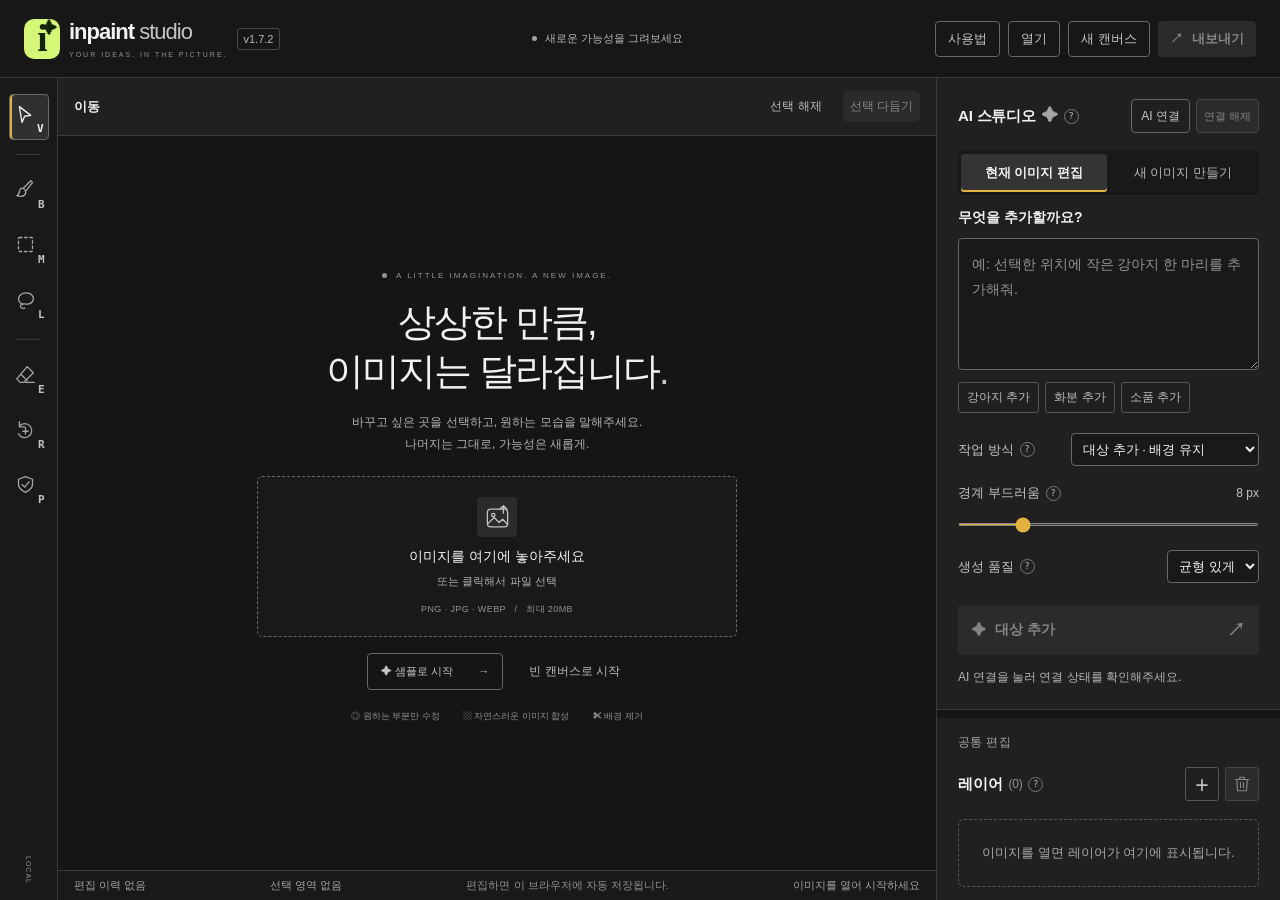
==== commit 5a16c4e0: "Add files via upload" ====
--- a/index.html
+++ b/index.html
@@ -3,7 +3,7 @@
 <head><meta charset="utf-8"><meta name="viewport" content="width=device-width,initial-scale=1"><meta name="theme-color" content="#151515"><title>Inpaint Studio — 이미지에 새로운 가능성을</title><link rel="icon" href="data:image/svg+xml,%3Csvg xmlns='http://www.w3.org/2000/svg' viewBox='0 0 40 40'%3E%3Crect width='40' height='40' rx='12' fill='%23d5f778'/%3E%3Cpath d='M12 29V11h6v18m5 0V11h5v18' stroke='%23141615' stroke-width='3'/%3E%3C/svg%3E"><link rel="stylesheet" href="/2026-10-28-studio.css"><link rel="stylesheet" href="/2026-10-28-help.css"><link rel="stylesheet" href="/2026-10-29-neutral-amber.css"><meta name="description" content="선택한 곳에 새로운 가능성. Inpaint Studio 이미지 편집기."><meta property="og:title" content="Inpaint Studio"><meta property="og:description" content="영역 편집 · 이미지 합성 · 배경 제거"><meta property="og:image" content="https://inpaint-iota.vercel.app/og-image.png"><meta property="og:url" content="https://inpaint-iota.vercel.app/"></head>
 <body>
 <header class="topbar">
-  <a class="brand" href="/" aria-label="Inpaint Studio 홈"><span class="brand-icon">i<span>✦</span></span><span>inpaint<span class="brand-light"> studio</span><small>YOUR IDEAS, IN THE PICTURE.</small></span><span class="version brand-version">v1.7.1</span></a>
+  <a class="brand" href="/" aria-label="Inpaint Studio 홈"><span class="brand-icon">i<span>✦</span></span><span>inpaint<span class="brand-light"> studio</span><small>YOUR IDEAS, IN THE PICTURE.</small></span><span class="version brand-version">v1.7.2</span></a>
   <div class="document-name"><span class="dot"></span><span id="document-name">새로운 가능성을 그려보세요</span></div>
   <nav class="header-actions" aria-label="파일 작업"><a class="manual-link quiet" href="/2026-10-28-user-manual.html" target="_blank" rel="noopener">사용법</a><button data-action="open" class="quiet" title="이미지 열기 (O)">열기</button><button data-action="new" class="quiet">새 캔버스</button><button data-action="export" class="export" aria-label="내보내기">↗ <span>내보내기</span></button></nav>
 </header>
@@ -53,11 +53,11 @@
    <button id="generate" class="generate-button" disabled>✦ <span id="generate-label">선택 영역 수정</span><span>↗</span></button>
    <p id="generation-timing" class="option-note" role="status" hidden></p><p id="generation-help" class="muted-help">API 키가 없어도 로컬 편집은 가능합니다.</p>
   </section>
-  <section class="layer-section"><div class="section-heading"><h2>레이어 <span id="layer-count" class="count">(0)</span><span class="context-help"><a class="help-link" href="/2026-10-28-user-manual.html#layers" target="_blank" rel="noopener" aria-label="레이어를 선택하면 이동·크기 조절 가능. 목록에 초점을 두고 Delete로 전체 삭제 도움말">?</a><span class="help-tip" role="tooltip">레이어를 선택하면 이동·크기 조절 가능. 목록에 초점을 두고 Delete로 전체 삭제 · 클릭하면 자세한 사용법을 엽니다.</span></span></h2><button data-action="new-layer" class="icon-add" aria-label="새 레이어" title="빈 레이어 추가">+</button></div><div id="layers" class="layers" tabindex="0" aria-label="레이어 목록: Delete로 선택 레이어 삭제"><div class="empty-layers">이미지를 열면<br>레이어가 여기에 표시됩니다.</div></div><button id="layer-import" data-action="import-layer" class="outline-button" hidden>이 레이어에 이미지 불러오기</button>
-   <div id="layer-settings" hidden><div class="setting-row"><label for="opacity">불투명도</label><output id="opacity-value">100%</output></div><input id="opacity" class="wide-range" type="range" min="0" max="100" value="100"><div class="transform-heading"><strong>이미지 크기 · 위치</strong><span class="context-help"><a class="help-link" href="/2026-10-28-user-manual.html#resize" target="_blank" rel="noopener" aria-label="모서리를 드래그하거나 너비·높이를 입력. 비율 잠금을 끄면 각 축을 따로 조절 도움말">?</a><span class="help-tip" role="tooltip">모서리를 드래그하거나 너비·높이를 입력. 비율 잠금을 끄면 각 축을 따로 조절 · 클릭하면 자세한 사용법을 엽니다.</span></span></div><label class="aspect-lock"><input id="aspect-lock" type="checkbox" checked>가로·세로 비율 유지</label><div class="transform-grid"><label>X<input id="layer-x" type="number" step="1"></label><label>Y<input id="layer-y" type="number" step="1"></label><label>너비<input id="layer-width" type="number" min="1" max="8192"></label><label>높이<input id="layer-height" type="number" min="1" max="8192"></label><label>회전 °<input id="layer-rotation" type="number" min="-360" max="360"></label></div><div id="harmonize-controls" class="harmonize-controls"><div class="setting-row"><label for="harmonize-strength">색감·경계 보정 강도</label><output id="harmonize-value">30%</output></div><input id="harmonize-strength" class="wide-range" type="range" min="0" max="100" value="30"><div class="harmonize-actions"><button id="local-harmonize" data-action="local-harmonize">색감·경계 맞춤 <small>무료</small></button><button id="ai-harmonize" data-action="ai-harmonize">AI로 어우르기 <small>추가 사용량</small></button></div></div><div class="layer-buttons" aria-label="레이어 작업"><button data-action="delete-layer" title="레이어 삭제 · 레이어를 여기에 드롭해도 삭제" aria-label="레이어 삭제" class="danger-button trash-button"><svg viewBox="0 0 24 24" aria-hidden="true"><path d="M3 6h18M9 6V3h6v3M5 6l1 15h12l1-15M10 10v7m4-7v7"/></svg></button></div></div>
+  <div class="common-editing" role="region" aria-labelledby="common-editing-title"><div id="common-editing-title" class="common-editing-heading">공통 편집</div><section class="layer-section"><div class="section-heading"><h2>레이어 <span id="layer-count" class="count">(0)</span><span class="context-help"><a class="help-link" href="/2026-10-28-user-manual.html#layers" target="_blank" rel="noopener" aria-label="레이어를 선택하면 이동·크기 조절 가능. 목록에 초점을 두고 Delete로 전체 삭제 도움말">?</a><span class="help-tip" role="tooltip">레이어를 선택하면 이동·크기 조절 가능. 목록에 초점을 두고 Delete로 전체 삭제 · 클릭하면 자세한 사용법을 엽니다.</span></span></h2><div class="layer-heading-actions"><button data-action="new-layer" class="icon-add" aria-label="새 레이어" title="빈 레이어 추가">+</button><button data-action="delete-layer" title="레이어 삭제 · 레이어를 여기에 드롭해도 삭제" aria-label="레이어 삭제" class="danger-button trash-button"><svg viewBox="0 0 24 24" aria-hidden="true"><path d="M3 6h18M9 6V3h6v3M5 6l1 15h12l1-15M10 10v7m4-7v7"/></svg></button></div></div><div id="layers" class="layers" tabindex="0" aria-label="레이어 목록: Delete로 선택 레이어 삭제"><div class="empty-layers">이미지를 열면<br>레이어가 여기에 표시됩니다.</div></div><button id="layer-import" data-action="import-layer" class="outline-button" hidden>이 레이어에 이미지 불러오기</button>
+   <div id="layer-settings" hidden><div class="setting-row"><label for="opacity">불투명도</label><output id="opacity-value">100%</output></div><input id="opacity" class="wide-range" type="range" min="0" max="100" value="100"><div class="transform-heading"><strong>이미지 크기 · 위치</strong><span class="context-help"><a class="help-link" href="/2026-10-28-user-manual.html#resize" target="_blank" rel="noopener" aria-label="모서리를 드래그하거나 너비·높이를 입력. 비율 잠금을 끄면 각 축을 따로 조절 도움말">?</a><span class="help-tip" role="tooltip">모서리를 드래그하거나 너비·높이를 입력. 비율 잠금을 끄면 각 축을 따로 조절 · 클릭하면 자세한 사용법을 엽니다.</span></span></div><label class="aspect-lock"><input id="aspect-lock" type="checkbox" checked>가로·세로 비율 유지</label><div class="transform-grid"><label>X<input id="layer-x" type="number" step="1"></label><label>Y<input id="layer-y" type="number" step="1"></label><label>너비<input id="layer-width" type="number" min="1" max="8192"></label><label>높이<input id="layer-height" type="number" min="1" max="8192"></label><label>회전 °<input id="layer-rotation" type="number" min="-360" max="360"></label></div><div id="harmonize-controls" class="harmonize-controls"><div class="setting-row"><label for="harmonize-strength">색감·경계 보정 강도</label><output id="harmonize-value">30%</output></div><input id="harmonize-strength" class="wide-range" type="range" min="0" max="100" value="30"><div class="harmonize-actions"><button id="local-harmonize" data-action="local-harmonize">색감·경계 맞춤 <small>무료</small></button><button id="ai-harmonize" data-action="ai-harmonize">AI로 어우르기 <small>추가 사용량</small></button></div></div></div>
   </section>
   <section class="background-section"><div class="section-heading"><h2>배경 제거<span class="context-help"><a class="help-link" href="/2026-10-28-user-manual.html#background" target="_blank" rel="noopener" aria-label="단색은 테두리 연결 색 제거. 인물 AI는 최초 모델 다운로드 후 브라우저에서 처리 도움말">?</a><span class="help-tip" role="tooltip">단색은 테두리 연결 색 제거. 인물 AI는 최초 모델 다운로드 후 브라우저에서 처리 · 클릭하면 자세한 사용법을 엽니다.</span></span></h2><span class="on-device">ON DEVICE</span></div><label class="toggle-row"><span>첨부할 때 자동 제거</span><input id="auto-bg" type="checkbox" role="switch"></label><label class="sr-only" for="bg-engine">배경 제거 방식</label><select id="bg-engine" class="full-select"><option value="color">단색 배경 · 즉시 처리</option><option value="portrait">인물 AI · 최초 모델 다운로드</option></select><div class="setting-row"><label for="tolerance">단색 배경 허용 오차</label><output id="tolerance-value">35</output></div><input id="tolerance" class="wide-range" type="range" min="5" max="150" value="35"><button id="remove-bg" class="outline-button" aria-label="배경 제거 실행">✂ 배경 제거</button><div class="manual-actions"><button data-action="erase-selection" aria-label="선택 영역 지우기">선택 지우기</button><button data-action="restore-selection">선택 복원</button><button data-action="clear-protection">보호 해제</button></div><p id="bg-help" class="muted-help" hidden>단색 모드는 테두리에 연결된 비슷한 색만 지웁니다. 복잡한 배경은 수동으로 보정하세요.</p></section>
-  <div class="properties-footer"><span>만들고 싶은 장면에 집중하세요.</span><small>INPAINT STUDIO / 1.7.1</small></div>
+  </div><div class="properties-footer"><span>만들고 싶은 장면에 집중하세요.</span><small>INPAINT STUDIO / 1.7.2</small></div>
  </aside>
 </div>
 <input id="open-input" type="file" accept="image/png,image/jpeg,image/webp" hidden><input id="add-input" type="file" accept="image/png,image/jpeg,image/webp" hidden>
--- a/2026-10-29-neutral-amber.css
+++ b/2026-10-29-neutral-amber.css
@@ -108,3 +108,19 @@
 .ai-connection-actions{display:flex;align-items:center;gap:6px}
 .ai-connection-actions button{min-height:34px;padding:7px 9px;font-size:12px;white-space:nowrap}
 @media(max-width:500px){.topbar{padding:0 8px;gap:6px}.header-actions{gap:4px}.header-actions>.manual-link,.header-actions>button{height:34px;min-height:34px;font-size:10px;padding:0 6px}}
+/* v1.7.2: common layer tools and readable tool shortcuts. */
+.common-editing{border-top:8px solid #151515;background:#202020}
+.common-editing-heading{padding:16px 24px 0;color:#a5a5a5;font-size:12px;font-weight:500;letter-spacing:.3px}
+.common-editing .layer-section{border-top:0;padding-top:16px}
+.layer-heading-actions{display:flex;align-items:center;gap:6px}
+.layer-heading-actions>button{display:grid;place-items:center;width:34px;height:34px;padding:6px;border:1px solid #555;border-radius:3px;color:#c4c4c4}
+.layer-heading-actions .icon-add{font-size:23px;line-height:1}
+.layer-heading-actions .trash-button{color:#c8b8b4;border-color:#75615c}
+.layer-heading-actions .trash-button:disabled{color:#858585;border-color:#454545}
+.layer-heading-actions .trash-button.trash-over{background:#462d28;border-color:#c78f80;color:#f0c5b9}
+.toolrail>button{width:40px;height:46px;min-height:46px}
+.toolrail>button>svg{width:21px;height:21px;transform:translate(-3px,-3px)}
+.toolrail>button>span{font:600 11px/1.1 ui-monospace,"Consolas",monospace;right:4px;bottom:4px;color:#c4c4c4;opacity:1}
+.toolrail>button.active>span{color:#f2f2f2}
+@media(max-width:1400px){.common-editing-heading{padding-left:21px;padding-right:21px}}
+@media(max-width:800px){.common-editing-heading{padding-left:19px;padding-right:19px}}
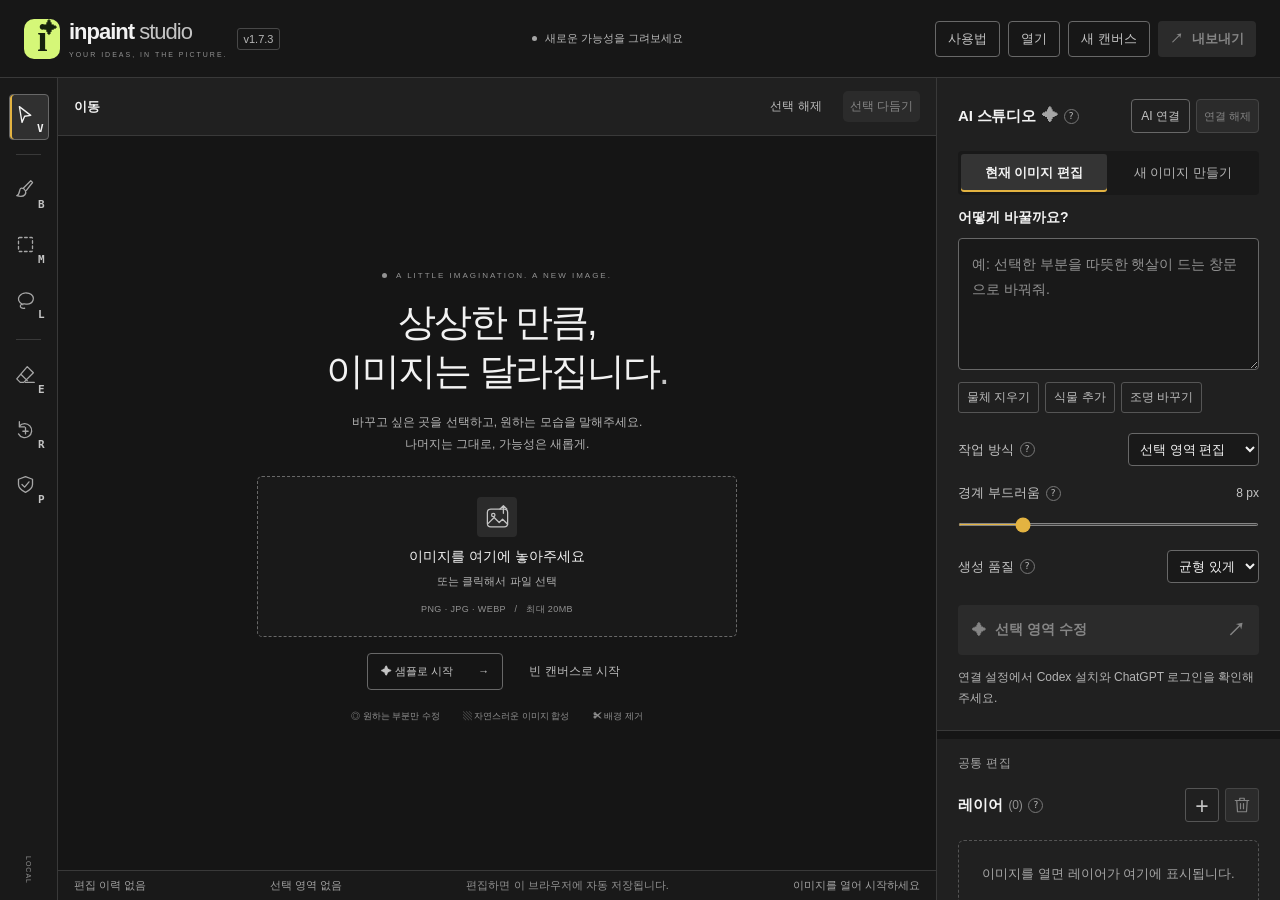
==== commit 7c4c4002: "Add files via upload" ====
--- a/index.html
+++ b/index.html
@@ -1,69 +1,69 @@
-<!doctype html>
-<html lang="ko">
-<head><meta charset="utf-8"><meta name="viewport" content="width=device-width,initial-scale=1"><meta name="theme-color" content="#151515"><title>Inpaint Studio — 이미지에 새로운 가능성을</title><link rel="icon" href="data:image/svg+xml,%3Csvg xmlns='http://www.w3.org/2000/svg' viewBox='0 0 40 40'%3E%3Crect width='40' height='40' rx='12' fill='%23d5f778'/%3E%3Cpath d='M12 29V11h6v18m5 0V11h5v18' stroke='%23141615' stroke-width='3'/%3E%3C/svg%3E"><link rel="stylesheet" href="/2026-10-28-studio.css"><link rel="stylesheet" href="/2026-10-28-help.css"><link rel="stylesheet" href="/2026-10-29-neutral-amber.css"><meta name="description" content="선택한 곳에 새로운 가능성. Inpaint Studio 이미지 편집기."><meta property="og:title" content="Inpaint Studio"><meta property="og:description" content="영역 편집 · 이미지 합성 · 배경 제거"><meta property="og:image" content="https://inpaint-iota.vercel.app/og-image.png"><meta property="og:url" content="https://inpaint-iota.vercel.app/"></head>
-<body>
-<header class="topbar">
-  <a class="brand" href="/" aria-label="Inpaint Studio 홈"><span class="brand-icon">i<span>✦</span></span><span>inpaint<span class="brand-light"> studio</span><small>YOUR IDEAS, IN THE PICTURE.</small></span><span class="version brand-version">v1.7.2</span></a>
-  <div class="document-name"><span class="dot"></span><span id="document-name">새로운 가능성을 그려보세요</span></div>
-  <nav class="header-actions" aria-label="파일 작업"><a class="manual-link quiet" href="/2026-10-28-user-manual.html" target="_blank" rel="noopener">사용법</a><button data-action="open" class="quiet" title="이미지 열기 (O)">열기</button><button data-action="new" class="quiet">새 캔버스</button><button data-action="export" class="export" aria-label="내보내기">↗ <span>내보내기</span></button></nav>
-</header>
-<div class="workspace">
- <aside class="toolrail" aria-label="편집 도구">
-  <button data-tool="move" title="이동 (V)" aria-label="이동" class="active"><svg viewBox="0 0 24 24"><path d="m5 3 13 10-7 1-3 7Z"/></svg><span>V</span></button>
-  <div class="rail-rule"></div>
-  <button data-tool="brush" title="브러시 선택 (B)" aria-label="브러시 선택"><svg viewBox="0 0 24 24"><path d="m13 13 7-9-2-2-8 8M10 11c-7-3-3 7-8 8 9 3 13-3 8-8Z"/></svg><span>B</span></button>
-  <button data-tool="rect" title="사각형 선택 (M)" aria-label="사각형 선택"><svg viewBox="0 0 24 24"><rect x="4" y="4" width="16" height="16" rx="1" stroke-dasharray="3 3"/></svg><span>M</span></button>
-  <button data-tool="lasso" title="올가미 선택 (L)" aria-label="올가미 선택"><svg viewBox="0 0 24 24"><path d="M9 18C-2 12 7 2 16 5s5 14-5 12c-6-1-7 6 0 5"/></svg><span>L</span></button>
-  <div class="rail-rule"></div>
-  <button data-tool="erase" title="배경 지우기 (E)" aria-label="배경 지우기"><svg viewBox="0 0 24 24"><path d="m14 3 7 7-11 11H6l-4-4ZM7 12l7 7M12 21h10"/></svg><span>E</span></button>
-  <button data-tool="restore" title="원본 복원 (R)" aria-label="원본 복원"><svg viewBox="0 0 24 24"><path d="M5 8a8 8 0 1 1-1 9M5 3v6h6M12 10v7m-3-3h6"/></svg><span>R</span></button>
-  <button data-tool="protect" title="보호 영역 (P)" aria-label="보호 영역"><svg viewBox="0 0 24 24"><path d="m12 3 8 3v6c0 5-8 9-8 9s-8-4-8-9V6Zm-4 9 3 3 5-6"/></svg><span>P</span></button>
-  <div class="rail-bottom"><span class="local-label">LOCAL</span></div>
- </aside>
- <main class="editor">
-  <div class="optionsbar"><div class="tool-context"><strong id="tool-name">이동</strong><span id="tool-hint">레이어를 드래그해 배치하세요</span></div><div class="brush-option"><label for="brush-size">크기</label><input id="brush-size" type="range" min="1" max="500" value="48"><input id="brush-number" type="number" min="1" max="500" value="48" aria-label="브러시 크기"><span>px</span></div><label class="selection-mode">선택 <select id="selection-mode"><option value="replace">새로 선택</option><option value="add">더하기 +</option><option value="subtract">빼기 −</option></select></label><button data-action="clear-selection" class="text-button">선택 해제</button></div>
-  <div id="stage" class="stage">
-   <section id="session-recovery" class="session-recovery" aria-labelledby="recovery-title" hidden><div class="recovery-card"><span class="recovery-eyebrow">이어서 작업하기</span><h2 id="recovery-title">저장된 작업이 있습니다</h2><p>이 브라우저에 저장된 이미지와 레이어를<br>불러와 작업을 이어갈 수 있습니다.</p><div class="recovery-actions"><button id="restore-session" class="primary" hidden>작업 복구</button><button id="start-fresh" class="quiet">새로 시작</button></div><small>새로 시작하면 이전 자동 저장 작업이 삭제됩니다.</small></div></section>
-   <section id="welcome" class="welcome">
-    <div class="welcome-eyebrow"><span></span> A LITTLE IMAGINATION. A NEW IMAGE.</div>
-    <h1>상상한 만큼,<br>이미지는 달라집니다<span>.</span></h1>
-    <p>바꾸고 싶은 곳을 선택하고, 원하는 모습을 말해주세요.<br>나머지는 그대로, 가능성은 새롭게.</p>
-    <button class="dropzone" data-action="open"><span class="upload-icon"><svg viewBox="0 0 32 32"><rect x="4" y="6" width="24" height="21" rx="4"/><circle cx="11" cy="13" r="2"/><path d="m5 23 7-7 6 6 4-4 6 6M23 2v9m-4-5 4-4 4 4"/></svg></span><strong>이미지를 여기에 놓아주세요</strong><span>또는 클릭해서 파일 선택</span><small>PNG · JPG · WEBP &nbsp; / &nbsp; 최대 20MB</small></button>
-    <div class="welcome-actions"><button data-action="sample" class="sample-button" aria-label="샘플로 시작">✦ 샘플로 시작 <span>→</span></button><button data-action="new" class="text-button">빈 캔버스로 시작</button></div>
-    <div class="feature-row"><span>◎ 원하는 부분만 수정</span><span>▧ 자연스러운 이미지 합성</span><span>✂ 배경 제거</span></div>
-   </section>
-   <div id="canvas-frame" class="canvas-frame" hidden><canvas id="canvas" aria-label="편집 이미지"></canvas><canvas id="overlay" aria-label="영역 선택 및 레이어 배치"></canvas></div>
-   <div id="result-panel" class="placement-panel" hidden><span>생성 결과 미리보기</span><button id="compare" class="quiet">원본 보기</button><button data-action="discard-result" class="quiet">폐기</button><button data-action="apply-result" class="primary">결과 적용 ✓</button></div>
-   <div id="busy-panel" class="busy-panel" hidden><span class="spinner"></span><strong id="busy-message">이미지 생성 중</strong><small id="busy-elapsed" role="timer">0초 경과</small><small>편집 내용은 안전하게 유지됩니다.</small><button data-action="cancel-generation" class="quiet">생성 취소</button></div>
-   <div class="canvas-controls"><button data-action="undo" aria-label="실행 취소" title="실행 취소 (Ctrl+Z)">↶</button><button data-action="redo" aria-label="다시 실행" title="다시 실행 (Ctrl+Shift+Z)">↷</button><span></span><button data-action="zoom-out" aria-label="축소">−</button><button data-action="fit" id="zoom-label">맞춤</button><button data-action="zoom-in" aria-label="확대">+</button><button data-action="fit" title="화면에 맞추기" aria-label="화면에 맞추기">⛶</button></div>
-  </div>
-  <footer class="statusbar"><span id="history-status">편집 이력 없음</span><span id="selection-count">선택 영역 없음</span><span id="save-status" role="status">브라우저 자동 저장 준비 중</span><span id="document-size">이미지를 열어 시작하세요</span></footer>
- </main>
- <aside class="properties" aria-label="레이어와 AI 설정">
-  <section class="ai-section"><div class="section-heading"><h2>AI 스튜디오 <span>✦</span><span class="context-help"><a class="help-link" href="/2026-10-28-user-manual.html#ai" target="_blank" rel="noopener" aria-label="AI 연결과 이미지 생성 도움말">?</a><span class="help-tip" role="tooltip">AI 연결과 이미지 생성 · 클릭하면 자세한 사용법을 엽니다.</span></span></h2><div class="ai-connection-actions"><button id="ai-connect" class="quiet">AI 연결</button><button id="ai-disconnect" class="quiet" disabled>연결 해제</button></div></div>
-   <div class="mode-tabs" role="group" aria-label="AI 작업"><button data-mode="edit" class="active">현재 이미지 편집</button><button data-mode="generate">새 이미지 만들기</button></div>
-   <p id="mode-help" class="mode-help" hidden>수정할 영역을 선택하고 변경할 내용을 입력하세요.</p>
-   <div class="step-label"><strong id="prompt-heading">어떻게 바꿀까요?</strong></div>
-   <label class="sr-only" for="prompt">이미지 요청</label><textarea id="prompt" maxlength="8000" placeholder="예: 선택한 부분을 따뜻한 햇살이 드는 창문으로 바꿔줘."></textarea>
-   <div class="prompt-chips"><button data-prompt="선택한 물체를 지우고 주변 배경으로 자연스럽게 채워줘.">물체 지우기</button><button data-prompt="선택한 부분에 자연스러운 초록 식물을 추가해줘.">식물 추가</button><button data-prompt="선택한 부분을 따뜻한 골든아워 조명으로 바꿔줘.">조명 바꾸기</button></div>
-   <div id="edit-options"><div class="setting-row"><div class="setting-title"><label for="edit-intent">작업 방식</label><span class="context-help"><a class="help-link" href="/2026-10-28-user-manual.html#edit" target="_blank" rel="noopener" aria-label="대상 추가는 배경 유지, 영역 변경은 배경 포함, 합성은 첨부 이미지 기준 도움말">?</a><span class="help-tip" role="tooltip">대상 추가는 배경 유지, 영역 변경은 배경 포함, 합성은 첨부 이미지 기준 · 클릭하면 자세한 사용법을 엽니다.</span></span></div><select id="edit-intent"><option value="add" selected>대상 추가 · 배경 유지</option><option value="replace">영역 전체 변경 · 배경 포함</option><option value="composite">배경과 어우르기</option></select></div><p id="edit-intent-help" class="option-note" hidden role="status">대상과 그림자만 새 레이어로 추가합니다. 불투명한 배경 결과는 적용하지 않습니다.</p><div id="edit-mask-settings"><div class="setting-row"><div class="setting-title"><label for="feather">경계 부드러움</label><span class="context-help"><a class="help-link" href="/2026-10-28-user-manual.html#selection" target="_blank" rel="noopener" aria-label="수정 영역의 안쪽 경계를 부드럽게 연결 도움말">?</a><span class="help-tip" role="tooltip">수정 영역의 안쪽 경계를 부드럽게 연결 · 클릭하면 자세한 사용법을 엽니다.</span></span></div><output id="feather-value">8 px</output></div><input id="feather" class="wide-range" type="range" min="0" max="40" value="8"></div></div>
-   <div id="composite-options" hidden><div class="composite-card"><strong>배치한 대상과 배경 조화</strong><p class="option-note">조명·접지 그림자·반사를 보정하는 추가 AI 요청입니다. 위치와 크기를 먼저 확정하세요.</p><p id="composite-target">합성할 이미지를 불러오세요.</p><button data-action="import-layer" class="outline-button">레이어에 이미지 불러오기</button></div><div class="setting-row"><label for="composite-margin">주변 합성 범위</label><output id="margin-value">64 px</output></div><input id="composite-margin" class="wide-range" type="range" min="0" max="300" value="64"></div>
-   <div class="setting-row"><div class="setting-title"><label for="quality">생성 품질</label><span class="context-help"><a class="help-link" href="/2026-10-28-user-manual.html#ai" target="_blank" rel="noopener" aria-label="Codex에 요청할 품질 선호도이며 실제 시간은 생성 도구가 결정 도움말">?</a><span class="help-tip" role="tooltip">Codex에 요청할 품질 선호도이며 실제 시간은 생성 도구가 결정 · 클릭하면 자세한 사용법을 엽니다.</span></span></div><select id="quality"><option value="low">빠르게</option><option value="medium" selected>균형 있게</option><option value="high">정교하게</option></select></div>
-   <div id="generation-options" hidden><div class="setting-row"><label for="generation-size">새 이미지 비율</label><select id="generation-size"><option value="1024x1024">1:1 정사각형</option><option value="1536x1024">3:2 가로</option><option value="1024x1536">2:3 세로</option></select></div></div>
-   <button id="generate" class="generate-button" disabled>✦ <span id="generate-label">선택 영역 수정</span><span>↗</span></button>
-   <p id="generation-timing" class="option-note" role="status" hidden></p><p id="generation-help" class="muted-help">API 키가 없어도 로컬 편집은 가능합니다.</p>
-  </section>
-  <div class="common-editing" role="region" aria-labelledby="common-editing-title"><div id="common-editing-title" class="common-editing-heading">공통 편집</div><section class="layer-section"><div class="section-heading"><h2>레이어 <span id="layer-count" class="count">(0)</span><span class="context-help"><a class="help-link" href="/2026-10-28-user-manual.html#layers" target="_blank" rel="noopener" aria-label="레이어를 선택하면 이동·크기 조절 가능. 목록에 초점을 두고 Delete로 전체 삭제 도움말">?</a><span class="help-tip" role="tooltip">레이어를 선택하면 이동·크기 조절 가능. 목록에 초점을 두고 Delete로 전체 삭제 · 클릭하면 자세한 사용법을 엽니다.</span></span></h2><div class="layer-heading-actions"><button data-action="new-layer" class="icon-add" aria-label="새 레이어" title="빈 레이어 추가">+</button><button data-action="delete-layer" title="레이어 삭제 · 레이어를 여기에 드롭해도 삭제" aria-label="레이어 삭제" class="danger-button trash-button"><svg viewBox="0 0 24 24" aria-hidden="true"><path d="M3 6h18M9 6V3h6v3M5 6l1 15h12l1-15M10 10v7m4-7v7"/></svg></button></div></div><div id="layers" class="layers" tabindex="0" aria-label="레이어 목록: Delete로 선택 레이어 삭제"><div class="empty-layers">이미지를 열면<br>레이어가 여기에 표시됩니다.</div></div><button id="layer-import" data-action="import-layer" class="outline-button" hidden>이 레이어에 이미지 불러오기</button>
-   <div id="layer-settings" hidden><div class="setting-row"><label for="opacity">불투명도</label><output id="opacity-value">100%</output></div><input id="opacity" class="wide-range" type="range" min="0" max="100" value="100"><div class="transform-heading"><strong>이미지 크기 · 위치</strong><span class="context-help"><a class="help-link" href="/2026-10-28-user-manual.html#resize" target="_blank" rel="noopener" aria-label="모서리를 드래그하거나 너비·높이를 입력. 비율 잠금을 끄면 각 축을 따로 조절 도움말">?</a><span class="help-tip" role="tooltip">모서리를 드래그하거나 너비·높이를 입력. 비율 잠금을 끄면 각 축을 따로 조절 · 클릭하면 자세한 사용법을 엽니다.</span></span></div><label class="aspect-lock"><input id="aspect-lock" type="checkbox" checked>가로·세로 비율 유지</label><div class="transform-grid"><label>X<input id="layer-x" type="number" step="1"></label><label>Y<input id="layer-y" type="number" step="1"></label><label>너비<input id="layer-width" type="number" min="1" max="8192"></label><label>높이<input id="layer-height" type="number" min="1" max="8192"></label><label>회전 °<input id="layer-rotation" type="number" min="-360" max="360"></label></div><div id="harmonize-controls" class="harmonize-controls"><div class="setting-row"><label for="harmonize-strength">색감·경계 보정 강도</label><output id="harmonize-value">30%</output></div><input id="harmonize-strength" class="wide-range" type="range" min="0" max="100" value="30"><div class="harmonize-actions"><button id="local-harmonize" data-action="local-harmonize">색감·경계 맞춤 <small>무료</small></button><button id="ai-harmonize" data-action="ai-harmonize">AI로 어우르기 <small>추가 사용량</small></button></div></div></div>
-  </section>
-  <section class="background-section"><div class="section-heading"><h2>배경 제거<span class="context-help"><a class="help-link" href="/2026-10-28-user-manual.html#background" target="_blank" rel="noopener" aria-label="단색은 테두리 연결 색 제거. 인물 AI는 최초 모델 다운로드 후 브라우저에서 처리 도움말">?</a><span class="help-tip" role="tooltip">단색은 테두리 연결 색 제거. 인물 AI는 최초 모델 다운로드 후 브라우저에서 처리 · 클릭하면 자세한 사용법을 엽니다.</span></span></h2><span class="on-device">ON DEVICE</span></div><label class="toggle-row"><span>첨부할 때 자동 제거</span><input id="auto-bg" type="checkbox" role="switch"></label><label class="sr-only" for="bg-engine">배경 제거 방식</label><select id="bg-engine" class="full-select"><option value="color">단색 배경 · 즉시 처리</option><option value="portrait">인물 AI · 최초 모델 다운로드</option></select><div class="setting-row"><label for="tolerance">단색 배경 허용 오차</label><output id="tolerance-value">35</output></div><input id="tolerance" class="wide-range" type="range" min="5" max="150" value="35"><button id="remove-bg" class="outline-button" aria-label="배경 제거 실행">✂ 배경 제거</button><div class="manual-actions"><button data-action="erase-selection" aria-label="선택 영역 지우기">선택 지우기</button><button data-action="restore-selection">선택 복원</button><button data-action="clear-protection">보호 해제</button></div><p id="bg-help" class="muted-help" hidden>단색 모드는 테두리에 연결된 비슷한 색만 지웁니다. 복잡한 배경은 수동으로 보정하세요.</p></section>
-  </div><div class="properties-footer"><span>만들고 싶은 장면에 집중하세요.</span><small>INPAINT STUDIO / 1.7.2</small></div>
- </aside>
-</div>
-<input id="open-input" type="file" accept="image/png,image/jpeg,image/webp" hidden><input id="add-input" type="file" accept="image/png,image/jpeg,image/webp" hidden>
-<div id="toast" class="toast" role="status" aria-live="polite" hidden></div>
-<dialog id="connection-dialog"><div class="dialog-eyebrow">CODEX CONNECTION</div><h2>AI 연결</h2><p>처음 한 번 브릿지를 내려받아 압축을 풀고 <strong>2026-10-28-install.cmd</strong>를 실행하세요. 이후에는 이 웹 화면의 AI 연결 버튼만 사용합니다.</p><p><a class="outline-button" href="/2026-10-28-inpaint-bridge-v1.5.1.zip" download>브릿지 다운로드</a></p><p>새로고침과 다른 탭 이동에는 연결을 유지합니다. 마지막 편집기 탭 종료 후 약 30초에 정리되며, 연결 해제는 이 탭의 AI 요청을 중단합니다. 브라우저가 앱 실행이나 로컬 연결 확인을 표시하면 직접 허용해주세요.</p><p>이 컴퓨터의 Codex CLI를 사용합니다. API 키를 입력할 필요가 없으며 로그인 정보는 Codex가 관리합니다.</p><dl class="connection-checks"><div><dt>Codex 설치</dt><dd id="codex-installed">확인 중</dd></div><div><dt>계정 로그인</dt><dd id="codex-login">확인 중</dd></div><div><dt>이미지 실행</dt><dd id="codex-image">첫 생성에서 확인</dd></div></dl><p>생성이 성공하면 실제 이미지 사용 가능 상태로 바뀝니다. 로그인 상태만으로 계정 한도나 도구 제공을 보장하지 않습니다.</p><details><summary>설치 또는 로그인이 필요한 경우</summary><p>PowerShell에서 <code>codex login</code>을 실행해 본인 ChatGPT 계정으로 로그인한 다음 상태를 다시 확인하세요. 앱은 비밀번호나 토큰을 읽지 않습니다.</p><p><a href="https://learn.chatgpt.com/docs/cli" target="_blank" rel="noopener noreferrer">Codex 공식 설치 안내 ↗</a></p></details><p>구독 한도가 적용됩니다. 오류가 나도 별도 API 과금 방식으로 자동 전환하지 않습니다. 생성 취소가 이미 시작된 작업의 사용량을 되돌리는 것은 아닙니다.</p><div class="dialog-actions"><button id="refresh-connection" class="quiet">상태 다시 확인</button><form method="dialog"><button class="primary">확인</button></form></div></dialog>
-<dialog id="new-dialog"><form method="dialog"><div class="dialog-eyebrow">NEW CANVAS</div><h2>새로운 장면의 시작</h2><p>최대 2048 × 2048 px로 작업할 수 있습니다.</p><div class="dimension-inputs"><label>너비 (px)<input id="new-width" type="number" min="64" max="2048" value="1024" required></label><span>×</span><label>높이 (px)<input id="new-height" type="number" min="64" max="2048" value="1024" required></label></div><p id="new-warning">현재 작업이 있으면 PNG를 먼저 내보내세요. 새 문서는 현재 편집 세션을 대체합니다.</p><div class="dialog-actions"><button value="cancel" class="quiet">취소</button><button id="create-canvas" value="create" class="primary">캔버스 만들기 →</button></div></form></dialog>
-<dialog id="help-dialog"><div class="dialog-eyebrow">A SMALL GUIDE</div><h2>선택하고, 상상하고, 완성하세요.</h2><ol><li>이미지를 열거나 샘플로 시작합니다.</li><li>브러시·사각형·올가미로 수정 영역을 선택합니다.</li><li>요청을 입력하고 생성 → 비교 → 결과 적용합니다.</li><li>+로 빈 레이어를 만든 뒤 이미지를 불러와 이동·크기를 조절합니다.</li><li>지우기와 복원 브러시로 배경을 다듬습니다.</li></ol><p>V 이동 · B 브러시 · M 사각형 · L 올가미 · E 지우기 · R 복원 · P 보호<br>Ctrl+휠 중앙 확대·축소 · Space+드래그 화면 이동<br>Ctrl+Z 실행 취소 · Ctrl+Shift+Z 다시 실행 · Delete 선택/레이어 삭제<br>[ / ] 브러시 크기 조절</p><p>AI 스튜디오의 연결 설정에서 Codex 설치와 ChatGPT 로그인을 확인하세요. 기본 Codex 구독 방식에는 API 키가 필요 없습니다. 생성 버튼을 누르면 구독 사용량이 소모됩니다.</p><p>인물 AI를 선택하고 실행하면 MODNet(약 26MB)과 실행 라이브러리를 다운로드합니다. 사진은 브라우저 안에서 처리합니다. 단색 모드는 모델 다운로드가 없습니다.</p><form method="dialog"><button class="primary">확인</button></form></dialog>
-<script type="module" src="/2026-10-28-studio.mjs"></script>
-</body></html>
+<!doctype html>
+<html lang="ko">
+<head><meta charset="utf-8"><meta name="viewport" content="width=device-width,initial-scale=1"><meta name="theme-color" content="#151515"><title>Inpaint Studio — 이미지에 새로운 가능성을</title><link rel="icon" href="data:image/svg+xml,%3Csvg xmlns='http://www.w3.org/2000/svg' viewBox='0 0 40 40'%3E%3Crect width='40' height='40' rx='12' fill='%23d5f778'/%3E%3Cpath d='M12 29V11h6v18m5 0V11h5v18' stroke='%23141615' stroke-width='3'/%3E%3C/svg%3E"><link rel="stylesheet" href="/2026-10-28-studio.css"><link rel="stylesheet" href="/2026-10-28-help.css"><link rel="stylesheet" href="/2026-10-29-neutral-amber.css"><meta name="description" content="선택한 곳에 새로운 가능성. Inpaint Studio 이미지 편집기."><meta property="og:title" content="Inpaint Studio"><meta property="og:description" content="영역 편집 · 이미지 합성 · 배경 제거"><meta property="og:image" content="https://inpaint-iota.vercel.app/og-image.png"><meta property="og:url" content="https://inpaint-iota.vercel.app/"></head>
+<body>
+<header class="topbar">
+  <a class="brand" href="/" aria-label="Inpaint Studio 홈"><span class="brand-icon">i<span>✦</span></span><span>inpaint<span class="brand-light"> studio</span><small>YOUR IDEAS, IN THE PICTURE.</small></span><span class="version brand-version">v1.7.3</span></a>
+  <div class="document-name"><span class="dot"></span><span id="document-name">새로운 가능성을 그려보세요</span></div>
+  <nav class="header-actions" aria-label="파일 작업"><a class="manual-link quiet" href="/2026-10-28-user-manual.html" target="_blank" rel="noopener">사용법</a><button data-action="open" class="quiet" title="이미지 열기 (O)">열기</button><button data-action="new" class="quiet">새 캔버스</button><button data-action="export" class="export" aria-label="내보내기">↗ <span>내보내기</span></button></nav>
+</header>
+<div class="workspace">
+ <aside class="toolrail" aria-label="편집 도구">
+  <button data-tool="move" title="이동 (V)" aria-label="이동" class="active"><svg viewBox="0 0 24 24"><path d="m5 3 13 10-7 1-3 7Z"/></svg><span>V</span></button>
+  <div class="rail-rule"></div>
+  <button data-tool="brush" title="브러시 선택 (B)" aria-label="브러시 선택"><svg viewBox="0 0 24 24"><path d="m13 13 7-9-2-2-8 8M10 11c-7-3-3 7-8 8 9 3 13-3 8-8Z"/></svg><span>B</span></button>
+  <button data-tool="rect" title="사각형 선택 (M)" aria-label="사각형 선택"><svg viewBox="0 0 24 24"><rect x="4" y="4" width="16" height="16" rx="1" stroke-dasharray="3 3"/></svg><span>M</span></button>
+  <button data-tool="lasso" title="올가미 선택 (L)" aria-label="올가미 선택"><svg viewBox="0 0 24 24"><path d="M9 18C-2 12 7 2 16 5s5 14-5 12c-6-1-7 6 0 5"/></svg><span>L</span></button>
+  <div class="rail-rule"></div>
+  <button data-tool="erase" title="배경 지우기 (E)" aria-label="배경 지우기"><svg viewBox="0 0 24 24"><path d="m14 3 7 7-11 11H6l-4-4ZM7 12l7 7M12 21h10"/></svg><span>E</span></button>
+  <button data-tool="restore" title="원본 복원 (R)" aria-label="원본 복원"><svg viewBox="0 0 24 24"><path d="M5 8a8 8 0 1 1-1 9M5 3v6h6M12 10v7m-3-3h6"/></svg><span>R</span></button>
+  <button data-tool="protect" title="보호 영역 (P)" aria-label="보호 영역"><svg viewBox="0 0 24 24"><path d="m12 3 8 3v6c0 5-8 9-8 9s-8-4-8-9V6Zm-4 9 3 3 5-6"/></svg><span>P</span></button>
+  <div class="rail-bottom"><span class="local-label">LOCAL</span></div>
+ </aside>
+ <main class="editor">
+  <div class="optionsbar"><div class="tool-context"><strong id="tool-name">이동</strong><span id="tool-hint">레이어를 드래그해 배치하세요</span></div><div class="brush-option"><label for="brush-size">크기</label><input id="brush-size" type="range" min="1" max="500" value="48"><input id="brush-number" type="number" min="1" max="500" value="48" aria-label="브러시 크기"><span>px</span></div><label class="selection-mode">선택 <select id="selection-mode"><option value="replace">새로 선택</option><option value="add">더하기 +</option><option value="subtract">빼기 −</option></select></label><button data-action="clear-selection" class="text-button">선택 해제</button></div>
+  <div id="stage" class="stage">
+   <section id="session-recovery" class="session-recovery" aria-labelledby="recovery-title" hidden><div class="recovery-card"><span class="recovery-eyebrow">이어서 작업하기</span><h2 id="recovery-title">저장된 작업이 있습니다</h2><p>이 브라우저에 저장된 이미지와 레이어를<br>불러와 작업을 이어갈 수 있습니다.</p><div class="recovery-actions"><button id="restore-session" class="primary" hidden>작업 복구</button><button id="start-fresh" class="quiet">새로 시작</button></div><small>새로 시작하면 이전 자동 저장 작업이 삭제됩니다.</small></div></section>
+   <section id="welcome" class="welcome">
+    <div class="welcome-eyebrow"><span></span> A LITTLE IMAGINATION. A NEW IMAGE.</div>
+    <h1>상상한 만큼,<br>이미지는 달라집니다<span>.</span></h1>
+    <p>바꾸고 싶은 곳을 선택하고, 원하는 모습을 말해주세요.<br>나머지는 그대로, 가능성은 새롭게.</p>
+    <button class="dropzone" data-action="open"><span class="upload-icon"><svg viewBox="0 0 32 32"><rect x="4" y="6" width="24" height="21" rx="4"/><circle cx="11" cy="13" r="2"/><path d="m5 23 7-7 6 6 4-4 6 6M23 2v9m-4-5 4-4 4 4"/></svg></span><strong>이미지를 여기에 놓아주세요</strong><span>또는 클릭해서 파일 선택</span><small>PNG · JPG · WEBP &nbsp; / &nbsp; 최대 20MB</small></button>
+    <div class="welcome-actions"><button data-action="sample" class="sample-button" aria-label="샘플로 시작">✦ 샘플로 시작 <span>→</span></button><button data-action="new" class="text-button">빈 캔버스로 시작</button></div>
+    <div class="feature-row"><span>◎ 원하는 부분만 수정</span><span>▧ 자연스러운 이미지 합성</span><span>✂ 배경 제거</span></div>
+   </section>
+   <div id="canvas-frame" class="canvas-frame" hidden><canvas id="canvas" aria-label="편집 이미지"></canvas><canvas id="overlay" aria-label="영역 선택 및 레이어 배치"></canvas></div>
+   <div id="result-panel" class="placement-panel" hidden><span>생성 결과 미리보기</span><button id="compare" class="quiet">원본 보기</button><button data-action="discard-result" class="quiet">폐기</button><button data-action="apply-result" class="primary">결과 적용 ✓</button></div>
+   <div id="busy-panel" class="busy-panel" hidden><span class="spinner"></span><strong id="busy-message">이미지 생성 중</strong><small id="busy-elapsed" role="timer">0초 경과</small><small>편집 내용은 안전하게 유지됩니다.</small><button data-action="cancel-generation" class="quiet">생성 취소</button></div>
+   <div class="canvas-controls"><button data-action="undo" aria-label="실행 취소" title="실행 취소 (Ctrl+Z)">↶</button><button data-action="redo" aria-label="다시 실행" title="다시 실행 (Ctrl+Shift+Z)">↷</button><span></span><button data-action="zoom-out" aria-label="축소">−</button><button data-action="fit" id="zoom-label">맞춤</button><button data-action="zoom-in" aria-label="확대">+</button><button data-action="fit" title="화면에 맞추기" aria-label="화면에 맞추기">⛶</button></div>
+  </div>
+  <footer class="statusbar"><span id="history-status">편집 이력 없음</span><span id="selection-count">선택 영역 없음</span><span id="save-status" role="status">브라우저 자동 저장 준비 중</span><span id="document-size">이미지를 열어 시작하세요</span></footer>
+ </main>
+ <aside class="properties" aria-label="레이어와 AI 설정">
+  <section class="ai-section"><div class="section-heading"><h2>AI 스튜디오 <span>✦</span><span class="context-help"><a class="help-link" href="/2026-10-28-user-manual.html#ai" target="_blank" rel="noopener" aria-label="AI 연결과 이미지 생성 도움말">?</a><span class="help-tip" role="tooltip">AI 연결과 이미지 생성 · 클릭하면 자세한 사용법을 엽니다.</span></span></h2><div class="ai-connection-actions"><button id="ai-connect" class="quiet">AI 연결</button><button id="ai-disconnect" class="quiet" disabled>연결 해제</button></div></div>
+   <div class="mode-tabs" role="group" aria-label="AI 작업"><button data-mode="edit" class="active">현재 이미지 편집</button><button data-mode="generate">새 이미지 만들기</button></div>
+   <p id="mode-help" class="mode-help" hidden>수정할 영역을 선택하고 변경할 내용을 입력하세요.</p>
+   <div class="step-label"><strong id="prompt-heading">어떻게 바꿀까요?</strong></div>
+   <label class="sr-only" for="prompt">이미지 요청</label><textarea id="prompt" maxlength="8000" placeholder="예: 선택한 부분을 따뜻한 햇살이 드는 창문으로 바꿔줘."></textarea>
+   <div class="prompt-chips"><button data-prompt="선택한 물체를 지우고 주변 배경으로 자연스럽게 채워줘.">물체 지우기</button><button data-prompt="선택한 부분에 자연스러운 초록 식물을 추가해줘.">식물 추가</button><button data-prompt="선택한 부분을 따뜻한 골든아워 조명으로 바꿔줘.">조명 바꾸기</button></div>
+   <div id="edit-options"><div class="setting-row"><div class="setting-title"><label for="edit-intent">작업 방식</label><span class="context-help"><a class="help-link" href="/2026-10-28-user-manual.html#edit" target="_blank" rel="noopener" aria-label="선택 영역 편집과 첨부 이미지 합성 도움말">?</a><span class="help-tip" role="tooltip">선택 영역 편집과 첨부 이미지 합성 · 클릭하면 자세한 사용법을 엽니다.</span></span></div><select id="edit-intent"><option value="replace" selected>선택 영역 편집</option><option value="composite">배경과 어우르기</option></select></div><p id="edit-intent-help" class="option-note" hidden role="status">선택 영역 안을 편집하고, 선택 영역 밖은 원본을 유지합니다.</p><div id="edit-mask-settings"><div class="setting-row"><div class="setting-title"><label for="feather">경계 부드러움</label><span class="context-help"><a class="help-link" href="/2026-10-28-user-manual.html#selection" target="_blank" rel="noopener" aria-label="수정 영역의 안쪽 경계를 부드럽게 연결 도움말">?</a><span class="help-tip" role="tooltip">수정 영역의 안쪽 경계를 부드럽게 연결 · 클릭하면 자세한 사용법을 엽니다.</span></span></div><output id="feather-value">8 px</output></div><input id="feather" class="wide-range" type="range" min="0" max="40" value="8"></div></div>
+   <div id="composite-options" hidden><div class="composite-card"><strong>배치한 대상과 배경 조화</strong><p class="option-note">조명·접지 그림자·반사를 보정하는 추가 AI 요청입니다. 위치와 크기를 먼저 확정하세요.</p><p id="composite-target">합성할 이미지를 불러오세요.</p><button data-action="import-layer" class="outline-button">레이어에 이미지 불러오기</button></div><div class="setting-row"><label for="composite-margin">주변 합성 범위</label><output id="margin-value">64 px</output></div><input id="composite-margin" class="wide-range" type="range" min="0" max="300" value="64"></div>
+   <div class="setting-row"><div class="setting-title"><label for="quality">생성 품질</label><span class="context-help"><a class="help-link" href="/2026-10-28-user-manual.html#ai" target="_blank" rel="noopener" aria-label="Codex에 요청할 품질 선호도이며 실제 시간은 생성 도구가 결정 도움말">?</a><span class="help-tip" role="tooltip">Codex에 요청할 품질 선호도이며 실제 시간은 생성 도구가 결정 · 클릭하면 자세한 사용법을 엽니다.</span></span></div><select id="quality"><option value="low">빠르게</option><option value="medium" selected>균형 있게</option><option value="high">정교하게</option></select></div>
+   <div id="generation-options" hidden><div class="setting-row"><label for="generation-size">새 이미지 비율</label><select id="generation-size"><option value="1024x1024">1:1 정사각형</option><option value="1536x1024">3:2 가로</option><option value="1024x1536">2:3 세로</option></select></div></div>
+   <button id="generate" class="generate-button" disabled>✦ <span id="generate-label">선택 영역 수정</span><span>↗</span></button>
+   <p id="generation-timing" class="option-note" role="status" hidden></p><p id="generation-help" class="muted-help">API 키가 없어도 로컬 편집은 가능합니다.</p>
+  </section>
+  <div class="common-editing" role="region" aria-labelledby="common-editing-title"><div id="common-editing-title" class="common-editing-heading">공통 편집</div><section class="layer-section"><div class="section-heading"><h2>레이어 <span id="layer-count" class="count">(0)</span><span class="context-help"><a class="help-link" href="/2026-10-28-user-manual.html#layers" target="_blank" rel="noopener" aria-label="레이어를 선택하면 이동·크기 조절 가능. 목록에 초점을 두고 Delete로 전체 삭제 도움말">?</a><span class="help-tip" role="tooltip">레이어를 선택하면 이동·크기 조절 가능. 목록에 초점을 두고 Delete로 전체 삭제 · 클릭하면 자세한 사용법을 엽니다.</span></span></h2><div class="layer-heading-actions"><button data-action="new-layer" class="icon-add" aria-label="새 레이어" title="빈 레이어 추가">+</button><button data-action="delete-layer" title="레이어 삭제 · 레이어를 여기에 드롭해도 삭제" aria-label="레이어 삭제" class="danger-button trash-button"><svg viewBox="0 0 24 24" aria-hidden="true"><path d="M3 6h18M9 6V3h6v3M5 6l1 15h12l1-15M10 10v7m4-7v7"/></svg></button></div></div><div id="layers" class="layers" tabindex="0" aria-label="레이어 목록: Delete로 선택 레이어 삭제"><div class="empty-layers">이미지를 열면<br>레이어가 여기에 표시됩니다.</div></div><button id="layer-import" data-action="import-layer" class="outline-button" hidden>이 레이어에 이미지 불러오기</button>
+   <div id="layer-settings" hidden><div class="setting-row"><label for="opacity">불투명도</label><output id="opacity-value">100%</output></div><input id="opacity" class="wide-range" type="range" min="0" max="100" value="100"><div class="transform-heading"><strong>이미지 크기 · 위치</strong><span class="context-help"><a class="help-link" href="/2026-10-28-user-manual.html#resize" target="_blank" rel="noopener" aria-label="모서리를 드래그하거나 너비·높이를 입력. 비율 잠금을 끄면 각 축을 따로 조절 도움말">?</a><span class="help-tip" role="tooltip">모서리를 드래그하거나 너비·높이를 입력. 비율 잠금을 끄면 각 축을 따로 조절 · 클릭하면 자세한 사용법을 엽니다.</span></span></div><label class="aspect-lock"><input id="aspect-lock" type="checkbox" checked>가로·세로 비율 유지</label><div class="transform-grid"><label>X<input id="layer-x" type="number" step="1"></label><label>Y<input id="layer-y" type="number" step="1"></label><label>너비<input id="layer-width" type="number" min="1" max="8192"></label><label>높이<input id="layer-height" type="number" min="1" max="8192"></label><label>회전 °<input id="layer-rotation" type="number" min="-360" max="360"></label></div><div id="harmonize-controls" class="harmonize-controls"><div class="setting-row"><label for="harmonize-strength">색감·경계 보정 강도</label><output id="harmonize-value">30%</output></div><input id="harmonize-strength" class="wide-range" type="range" min="0" max="100" value="30"><div class="harmonize-actions"><button id="local-harmonize" data-action="local-harmonize">색감·경계 맞춤 <small>무료</small></button><button id="ai-harmonize" data-action="ai-harmonize">AI로 어우르기 <small>추가 사용량</small></button></div></div></div>
+  </section>
+  <section class="background-section"><div class="section-heading"><h2>배경 제거<span class="context-help"><a class="help-link" href="/2026-10-28-user-manual.html#background" target="_blank" rel="noopener" aria-label="단색은 테두리 연결 색 제거. 인물 AI는 최초 모델 다운로드 후 브라우저에서 처리 도움말">?</a><span class="help-tip" role="tooltip">단색은 테두리 연결 색 제거. 인물 AI는 최초 모델 다운로드 후 브라우저에서 처리 · 클릭하면 자세한 사용법을 엽니다.</span></span></h2><span class="on-device">ON DEVICE</span></div><label class="toggle-row"><span>첨부할 때 자동 제거</span><input id="auto-bg" type="checkbox" role="switch"></label><label class="sr-only" for="bg-engine">배경 제거 방식</label><select id="bg-engine" class="full-select"><option value="color">단색 배경 · 즉시 처리</option><option value="portrait">인물 AI · 최초 모델 다운로드</option></select><div class="setting-row"><label for="tolerance">단색 배경 허용 오차</label><output id="tolerance-value">35</output></div><input id="tolerance" class="wide-range" type="range" min="5" max="150" value="35"><button id="remove-bg" class="outline-button" aria-label="배경 제거 실행">✂ 배경 제거</button><div class="manual-actions"><button data-action="erase-selection" aria-label="선택 영역 지우기">선택 지우기</button><button data-action="restore-selection">선택 복원</button><button data-action="clear-protection">보호 해제</button></div><p id="bg-help" class="muted-help" hidden>단색 모드는 테두리에 연결된 비슷한 색만 지웁니다. 복잡한 배경은 수동으로 보정하세요.</p></section>
+  </div><div class="properties-footer"><span>만들고 싶은 장면에 집중하세요.</span><small>INPAINT STUDIO / 1.7.2</small></div>
+ </aside>
+</div>
+<input id="open-input" type="file" accept="image/png,image/jpeg,image/webp" hidden><input id="add-input" type="file" accept="image/png,image/jpeg,image/webp" hidden>
+<div id="toast" class="toast" role="status" aria-live="polite" hidden></div>
+<dialog id="connection-dialog"><div class="dialog-eyebrow">CODEX CONNECTION</div><h2>AI 연결</h2><p>처음 한 번 브릿지를 내려받아 압축을 풀고 <strong>2026-10-28-install.cmd</strong>를 실행하세요. 이후에는 이 웹 화면의 AI 연결 버튼만 사용합니다.</p><p><a class="outline-button" href="/2026-10-28-inpaint-bridge-v1.5.1.zip" download>브릿지 다운로드</a></p><p>새로고침과 다른 탭 이동에는 연결을 유지합니다. 마지막 편집기 탭 종료 후 약 30초에 정리되며, 연결 해제는 이 탭의 AI 요청을 중단합니다. 브라우저가 앱 실행이나 로컬 연결 확인을 표시하면 직접 허용해주세요.</p><p>이 컴퓨터의 Codex CLI를 사용합니다. API 키를 입력할 필요가 없으며 로그인 정보는 Codex가 관리합니다.</p><dl class="connection-checks"><div><dt>Codex 설치</dt><dd id="codex-installed">확인 중</dd></div><div><dt>계정 로그인</dt><dd id="codex-login">확인 중</dd></div><div><dt>이미지 실행</dt><dd id="codex-image">첫 생성에서 확인</dd></div></dl><p>생성이 성공하면 실제 이미지 사용 가능 상태로 바뀝니다. 로그인 상태만으로 계정 한도나 도구 제공을 보장하지 않습니다.</p><details><summary>설치 또는 로그인이 필요한 경우</summary><p>PowerShell에서 <code>codex login</code>을 실행해 본인 ChatGPT 계정으로 로그인한 다음 상태를 다시 확인하세요. 앱은 비밀번호나 토큰을 읽지 않습니다.</p><p><a href="https://learn.chatgpt.com/docs/cli" target="_blank" rel="noopener noreferrer">Codex 공식 설치 안내 ↗</a></p></details><p>구독 한도가 적용됩니다. 오류가 나도 별도 API 과금 방식으로 자동 전환하지 않습니다. 생성 취소가 이미 시작된 작업의 사용량을 되돌리는 것은 아닙니다.</p><div class="dialog-actions"><button id="refresh-connection" class="quiet">상태 다시 확인</button><form method="dialog"><button class="primary">확인</button></form></div></dialog>
+<dialog id="new-dialog"><form method="dialog"><div class="dialog-eyebrow">NEW CANVAS</div><h2>새로운 장면의 시작</h2><p>최대 2048 × 2048 px로 작업할 수 있습니다.</p><div class="dimension-inputs"><label>너비 (px)<input id="new-width" type="number" min="64" max="2048" value="1024" required></label><span>×</span><label>높이 (px)<input id="new-height" type="number" min="64" max="2048" value="1024" required></label></div><p id="new-warning">현재 작업이 있으면 PNG를 먼저 내보내세요. 새 문서는 현재 편집 세션을 대체합니다.</p><div class="dialog-actions"><button value="cancel" class="quiet">취소</button><button id="create-canvas" value="create" class="primary">캔버스 만들기 →</button></div></form></dialog>
+<dialog id="help-dialog"><div class="dialog-eyebrow">A SMALL GUIDE</div><h2>선택하고, 상상하고, 완성하세요.</h2><ol><li>이미지를 열거나 샘플로 시작합니다.</li><li>브러시·사각형·올가미로 수정 영역을 선택합니다.</li><li>요청을 입력하고 생성 → 비교 → 결과 적용합니다.</li><li>+로 빈 레이어를 만든 뒤 이미지를 불러와 이동·크기를 조절합니다.</li><li>지우기와 복원 브러시로 배경을 다듬습니다.</li></ol><p>V 이동 · B 브러시 · M 사각형 · L 올가미 · E 지우기 · R 복원 · P 보호<br>Ctrl+휠 중앙 확대·축소 · Space+드래그 화면 이동<br>Ctrl+Z 실행 취소 · Ctrl+Shift+Z 다시 실행 · Delete 선택/레이어 삭제<br>[ / ] 브러시 크기 조절</p><p>AI 스튜디오의 연결 설정에서 Codex 설치와 ChatGPT 로그인을 확인하세요. 기본 Codex 구독 방식에는 API 키가 필요 없습니다. 생성 버튼을 누르면 구독 사용량이 소모됩니다.</p><p>인물 AI를 선택하고 실행하면 MODNet(약 26MB)과 실행 라이브러리를 다운로드합니다. 사진은 브라우저 안에서 처리합니다. 단색 모드는 모델 다운로드가 없습니다.</p><form method="dialog"><button class="primary">확인</button></form></dialog>
+<script type="module" src="/2026-10-28-studio.mjs"></script>
+</body></html>
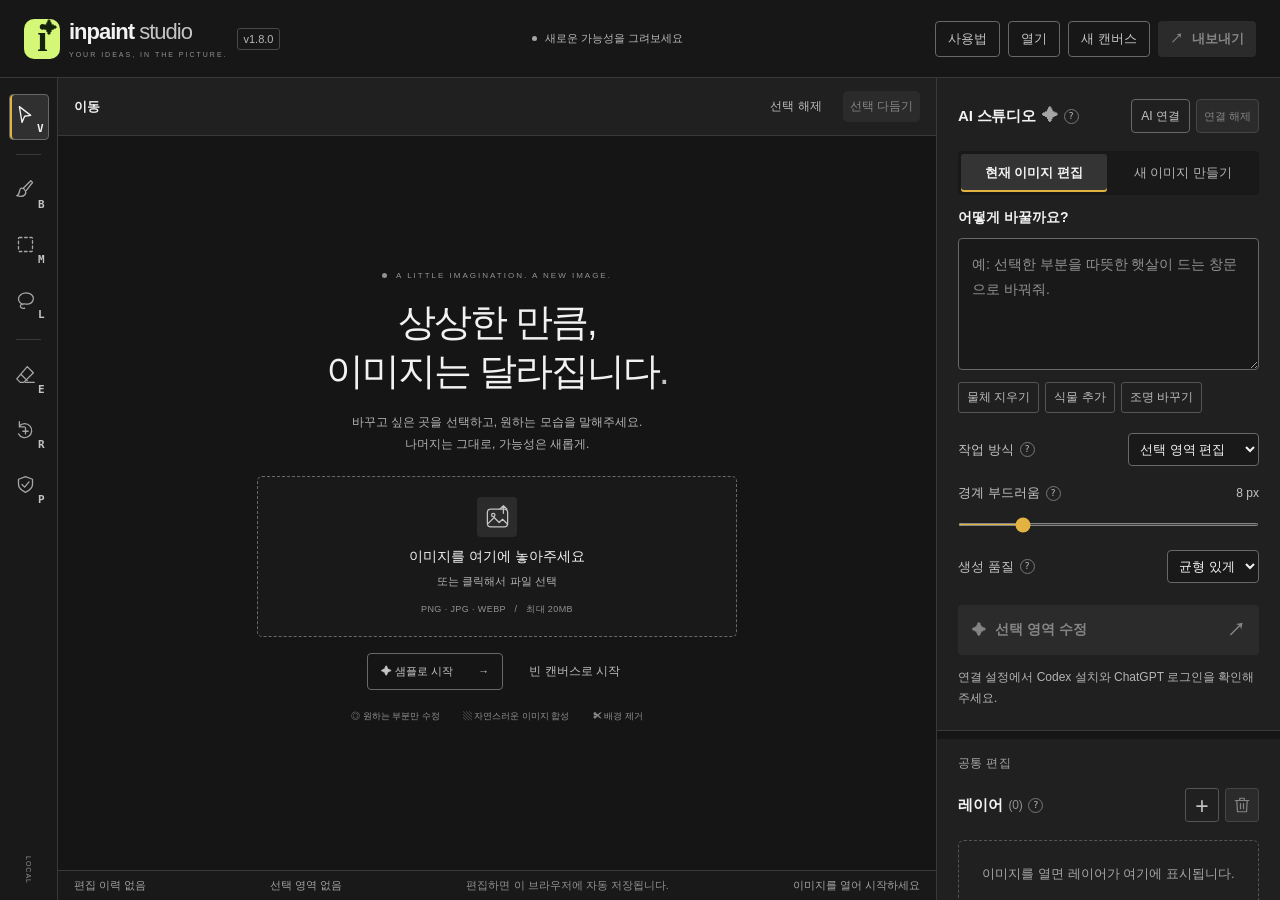
==== commit 4eac8003: "Add files via upload" ====
--- a/index.html
+++ b/index.html
@@ -1,69 +1,69 @@
-<!doctype html>
-<html lang="ko">
-<head><meta charset="utf-8"><meta name="viewport" content="width=device-width,initial-scale=1"><meta name="theme-color" content="#151515"><title>Inpaint Studio — 이미지에 새로운 가능성을</title><link rel="icon" href="data:image/svg+xml,%3Csvg xmlns='http://www.w3.org/2000/svg' viewBox='0 0 40 40'%3E%3Crect width='40' height='40' rx='12' fill='%23d5f778'/%3E%3Cpath d='M12 29V11h6v18m5 0V11h5v18' stroke='%23141615' stroke-width='3'/%3E%3C/svg%3E"><link rel="stylesheet" href="/2026-10-28-studio.css"><link rel="stylesheet" href="/2026-10-28-help.css"><link rel="stylesheet" href="/2026-10-29-neutral-amber.css"><meta name="description" content="선택한 곳에 새로운 가능성. Inpaint Studio 이미지 편집기."><meta property="og:title" content="Inpaint Studio"><meta property="og:description" content="영역 편집 · 이미지 합성 · 배경 제거"><meta property="og:image" content="https://inpaint-iota.vercel.app/og-image.png"><meta property="og:url" content="https://inpaint-iota.vercel.app/"></head>
-<body>
-<header class="topbar">
-  <a class="brand" href="/" aria-label="Inpaint Studio 홈"><span class="brand-icon">i<span>✦</span></span><span>inpaint<span class="brand-light"> studio</span><small>YOUR IDEAS, IN THE PICTURE.</small></span><span class="version brand-version">v1.7.3</span></a>
-  <div class="document-name"><span class="dot"></span><span id="document-name">새로운 가능성을 그려보세요</span></div>
-  <nav class="header-actions" aria-label="파일 작업"><a class="manual-link quiet" href="/2026-10-28-user-manual.html" target="_blank" rel="noopener">사용법</a><button data-action="open" class="quiet" title="이미지 열기 (O)">열기</button><button data-action="new" class="quiet">새 캔버스</button><button data-action="export" class="export" aria-label="내보내기">↗ <span>내보내기</span></button></nav>
-</header>
-<div class="workspace">
- <aside class="toolrail" aria-label="편집 도구">
-  <button data-tool="move" title="이동 (V)" aria-label="이동" class="active"><svg viewBox="0 0 24 24"><path d="m5 3 13 10-7 1-3 7Z"/></svg><span>V</span></button>
-  <div class="rail-rule"></div>
-  <button data-tool="brush" title="브러시 선택 (B)" aria-label="브러시 선택"><svg viewBox="0 0 24 24"><path d="m13 13 7-9-2-2-8 8M10 11c-7-3-3 7-8 8 9 3 13-3 8-8Z"/></svg><span>B</span></button>
-  <button data-tool="rect" title="사각형 선택 (M)" aria-label="사각형 선택"><svg viewBox="0 0 24 24"><rect x="4" y="4" width="16" height="16" rx="1" stroke-dasharray="3 3"/></svg><span>M</span></button>
-  <button data-tool="lasso" title="올가미 선택 (L)" aria-label="올가미 선택"><svg viewBox="0 0 24 24"><path d="M9 18C-2 12 7 2 16 5s5 14-5 12c-6-1-7 6 0 5"/></svg><span>L</span></button>
-  <div class="rail-rule"></div>
-  <button data-tool="erase" title="배경 지우기 (E)" aria-label="배경 지우기"><svg viewBox="0 0 24 24"><path d="m14 3 7 7-11 11H6l-4-4ZM7 12l7 7M12 21h10"/></svg><span>E</span></button>
-  <button data-tool="restore" title="원본 복원 (R)" aria-label="원본 복원"><svg viewBox="0 0 24 24"><path d="M5 8a8 8 0 1 1-1 9M5 3v6h6M12 10v7m-3-3h6"/></svg><span>R</span></button>
-  <button data-tool="protect" title="보호 영역 (P)" aria-label="보호 영역"><svg viewBox="0 0 24 24"><path d="m12 3 8 3v6c0 5-8 9-8 9s-8-4-8-9V6Zm-4 9 3 3 5-6"/></svg><span>P</span></button>
-  <div class="rail-bottom"><span class="local-label">LOCAL</span></div>
- </aside>
- <main class="editor">
-  <div class="optionsbar"><div class="tool-context"><strong id="tool-name">이동</strong><span id="tool-hint">레이어를 드래그해 배치하세요</span></div><div class="brush-option"><label for="brush-size">크기</label><input id="brush-size" type="range" min="1" max="500" value="48"><input id="brush-number" type="number" min="1" max="500" value="48" aria-label="브러시 크기"><span>px</span></div><label class="selection-mode">선택 <select id="selection-mode"><option value="replace">새로 선택</option><option value="add">더하기 +</option><option value="subtract">빼기 −</option></select></label><button data-action="clear-selection" class="text-button">선택 해제</button></div>
-  <div id="stage" class="stage">
-   <section id="session-recovery" class="session-recovery" aria-labelledby="recovery-title" hidden><div class="recovery-card"><span class="recovery-eyebrow">이어서 작업하기</span><h2 id="recovery-title">저장된 작업이 있습니다</h2><p>이 브라우저에 저장된 이미지와 레이어를<br>불러와 작업을 이어갈 수 있습니다.</p><div class="recovery-actions"><button id="restore-session" class="primary" hidden>작업 복구</button><button id="start-fresh" class="quiet">새로 시작</button></div><small>새로 시작하면 이전 자동 저장 작업이 삭제됩니다.</small></div></section>
-   <section id="welcome" class="welcome">
-    <div class="welcome-eyebrow"><span></span> A LITTLE IMAGINATION. A NEW IMAGE.</div>
-    <h1>상상한 만큼,<br>이미지는 달라집니다<span>.</span></h1>
-    <p>바꾸고 싶은 곳을 선택하고, 원하는 모습을 말해주세요.<br>나머지는 그대로, 가능성은 새롭게.</p>
-    <button class="dropzone" data-action="open"><span class="upload-icon"><svg viewBox="0 0 32 32"><rect x="4" y="6" width="24" height="21" rx="4"/><circle cx="11" cy="13" r="2"/><path d="m5 23 7-7 6 6 4-4 6 6M23 2v9m-4-5 4-4 4 4"/></svg></span><strong>이미지를 여기에 놓아주세요</strong><span>또는 클릭해서 파일 선택</span><small>PNG · JPG · WEBP &nbsp; / &nbsp; 최대 20MB</small></button>
-    <div class="welcome-actions"><button data-action="sample" class="sample-button" aria-label="샘플로 시작">✦ 샘플로 시작 <span>→</span></button><button data-action="new" class="text-button">빈 캔버스로 시작</button></div>
-    <div class="feature-row"><span>◎ 원하는 부분만 수정</span><span>▧ 자연스러운 이미지 합성</span><span>✂ 배경 제거</span></div>
-   </section>
-   <div id="canvas-frame" class="canvas-frame" hidden><canvas id="canvas" aria-label="편집 이미지"></canvas><canvas id="overlay" aria-label="영역 선택 및 레이어 배치"></canvas></div>
-   <div id="result-panel" class="placement-panel" hidden><span>생성 결과 미리보기</span><button id="compare" class="quiet">원본 보기</button><button data-action="discard-result" class="quiet">폐기</button><button data-action="apply-result" class="primary">결과 적용 ✓</button></div>
-   <div id="busy-panel" class="busy-panel" hidden><span class="spinner"></span><strong id="busy-message">이미지 생성 중</strong><small id="busy-elapsed" role="timer">0초 경과</small><small>편집 내용은 안전하게 유지됩니다.</small><button data-action="cancel-generation" class="quiet">생성 취소</button></div>
-   <div class="canvas-controls"><button data-action="undo" aria-label="실행 취소" title="실행 취소 (Ctrl+Z)">↶</button><button data-action="redo" aria-label="다시 실행" title="다시 실행 (Ctrl+Shift+Z)">↷</button><span></span><button data-action="zoom-out" aria-label="축소">−</button><button data-action="fit" id="zoom-label">맞춤</button><button data-action="zoom-in" aria-label="확대">+</button><button data-action="fit" title="화면에 맞추기" aria-label="화면에 맞추기">⛶</button></div>
-  </div>
-  <footer class="statusbar"><span id="history-status">편집 이력 없음</span><span id="selection-count">선택 영역 없음</span><span id="save-status" role="status">브라우저 자동 저장 준비 중</span><span id="document-size">이미지를 열어 시작하세요</span></footer>
- </main>
- <aside class="properties" aria-label="레이어와 AI 설정">
-  <section class="ai-section"><div class="section-heading"><h2>AI 스튜디오 <span>✦</span><span class="context-help"><a class="help-link" href="/2026-10-28-user-manual.html#ai" target="_blank" rel="noopener" aria-label="AI 연결과 이미지 생성 도움말">?</a><span class="help-tip" role="tooltip">AI 연결과 이미지 생성 · 클릭하면 자세한 사용법을 엽니다.</span></span></h2><div class="ai-connection-actions"><button id="ai-connect" class="quiet">AI 연결</button><button id="ai-disconnect" class="quiet" disabled>연결 해제</button></div></div>
-   <div class="mode-tabs" role="group" aria-label="AI 작업"><button data-mode="edit" class="active">현재 이미지 편집</button><button data-mode="generate">새 이미지 만들기</button></div>
-   <p id="mode-help" class="mode-help" hidden>수정할 영역을 선택하고 변경할 내용을 입력하세요.</p>
-   <div class="step-label"><strong id="prompt-heading">어떻게 바꿀까요?</strong></div>
-   <label class="sr-only" for="prompt">이미지 요청</label><textarea id="prompt" maxlength="8000" placeholder="예: 선택한 부분을 따뜻한 햇살이 드는 창문으로 바꿔줘."></textarea>
-   <div class="prompt-chips"><button data-prompt="선택한 물체를 지우고 주변 배경으로 자연스럽게 채워줘.">물체 지우기</button><button data-prompt="선택한 부분에 자연스러운 초록 식물을 추가해줘.">식물 추가</button><button data-prompt="선택한 부분을 따뜻한 골든아워 조명으로 바꿔줘.">조명 바꾸기</button></div>
-   <div id="edit-options"><div class="setting-row"><div class="setting-title"><label for="edit-intent">작업 방식</label><span class="context-help"><a class="help-link" href="/2026-10-28-user-manual.html#edit" target="_blank" rel="noopener" aria-label="선택 영역 편집과 첨부 이미지 합성 도움말">?</a><span class="help-tip" role="tooltip">선택 영역 편집과 첨부 이미지 합성 · 클릭하면 자세한 사용법을 엽니다.</span></span></div><select id="edit-intent"><option value="replace" selected>선택 영역 편집</option><option value="composite">배경과 어우르기</option></select></div><p id="edit-intent-help" class="option-note" hidden role="status">선택 영역 안을 편집하고, 선택 영역 밖은 원본을 유지합니다.</p><div id="edit-mask-settings"><div class="setting-row"><div class="setting-title"><label for="feather">경계 부드러움</label><span class="context-help"><a class="help-link" href="/2026-10-28-user-manual.html#selection" target="_blank" rel="noopener" aria-label="수정 영역의 안쪽 경계를 부드럽게 연결 도움말">?</a><span class="help-tip" role="tooltip">수정 영역의 안쪽 경계를 부드럽게 연결 · 클릭하면 자세한 사용법을 엽니다.</span></span></div><output id="feather-value">8 px</output></div><input id="feather" class="wide-range" type="range" min="0" max="40" value="8"></div></div>
-   <div id="composite-options" hidden><div class="composite-card"><strong>배치한 대상과 배경 조화</strong><p class="option-note">조명·접지 그림자·반사를 보정하는 추가 AI 요청입니다. 위치와 크기를 먼저 확정하세요.</p><p id="composite-target">합성할 이미지를 불러오세요.</p><button data-action="import-layer" class="outline-button">레이어에 이미지 불러오기</button></div><div class="setting-row"><label for="composite-margin">주변 합성 범위</label><output id="margin-value">64 px</output></div><input id="composite-margin" class="wide-range" type="range" min="0" max="300" value="64"></div>
-   <div class="setting-row"><div class="setting-title"><label for="quality">생성 품질</label><span class="context-help"><a class="help-link" href="/2026-10-28-user-manual.html#ai" target="_blank" rel="noopener" aria-label="Codex에 요청할 품질 선호도이며 실제 시간은 생성 도구가 결정 도움말">?</a><span class="help-tip" role="tooltip">Codex에 요청할 품질 선호도이며 실제 시간은 생성 도구가 결정 · 클릭하면 자세한 사용법을 엽니다.</span></span></div><select id="quality"><option value="low">빠르게</option><option value="medium" selected>균형 있게</option><option value="high">정교하게</option></select></div>
-   <div id="generation-options" hidden><div class="setting-row"><label for="generation-size">새 이미지 비율</label><select id="generation-size"><option value="1024x1024">1:1 정사각형</option><option value="1536x1024">3:2 가로</option><option value="1024x1536">2:3 세로</option></select></div></div>
-   <button id="generate" class="generate-button" disabled>✦ <span id="generate-label">선택 영역 수정</span><span>↗</span></button>
-   <p id="generation-timing" class="option-note" role="status" hidden></p><p id="generation-help" class="muted-help">API 키가 없어도 로컬 편집은 가능합니다.</p>
-  </section>
-  <div class="common-editing" role="region" aria-labelledby="common-editing-title"><div id="common-editing-title" class="common-editing-heading">공통 편집</div><section class="layer-section"><div class="section-heading"><h2>레이어 <span id="layer-count" class="count">(0)</span><span class="context-help"><a class="help-link" href="/2026-10-28-user-manual.html#layers" target="_blank" rel="noopener" aria-label="레이어를 선택하면 이동·크기 조절 가능. 목록에 초점을 두고 Delete로 전체 삭제 도움말">?</a><span class="help-tip" role="tooltip">레이어를 선택하면 이동·크기 조절 가능. 목록에 초점을 두고 Delete로 전체 삭제 · 클릭하면 자세한 사용법을 엽니다.</span></span></h2><div class="layer-heading-actions"><button data-action="new-layer" class="icon-add" aria-label="새 레이어" title="빈 레이어 추가">+</button><button data-action="delete-layer" title="레이어 삭제 · 레이어를 여기에 드롭해도 삭제" aria-label="레이어 삭제" class="danger-button trash-button"><svg viewBox="0 0 24 24" aria-hidden="true"><path d="M3 6h18M9 6V3h6v3M5 6l1 15h12l1-15M10 10v7m4-7v7"/></svg></button></div></div><div id="layers" class="layers" tabindex="0" aria-label="레이어 목록: Delete로 선택 레이어 삭제"><div class="empty-layers">이미지를 열면<br>레이어가 여기에 표시됩니다.</div></div><button id="layer-import" data-action="import-layer" class="outline-button" hidden>이 레이어에 이미지 불러오기</button>
-   <div id="layer-settings" hidden><div class="setting-row"><label for="opacity">불투명도</label><output id="opacity-value">100%</output></div><input id="opacity" class="wide-range" type="range" min="0" max="100" value="100"><div class="transform-heading"><strong>이미지 크기 · 위치</strong><span class="context-help"><a class="help-link" href="/2026-10-28-user-manual.html#resize" target="_blank" rel="noopener" aria-label="모서리를 드래그하거나 너비·높이를 입력. 비율 잠금을 끄면 각 축을 따로 조절 도움말">?</a><span class="help-tip" role="tooltip">모서리를 드래그하거나 너비·높이를 입력. 비율 잠금을 끄면 각 축을 따로 조절 · 클릭하면 자세한 사용법을 엽니다.</span></span></div><label class="aspect-lock"><input id="aspect-lock" type="checkbox" checked>가로·세로 비율 유지</label><div class="transform-grid"><label>X<input id="layer-x" type="number" step="1"></label><label>Y<input id="layer-y" type="number" step="1"></label><label>너비<input id="layer-width" type="number" min="1" max="8192"></label><label>높이<input id="layer-height" type="number" min="1" max="8192"></label><label>회전 °<input id="layer-rotation" type="number" min="-360" max="360"></label></div><div id="harmonize-controls" class="harmonize-controls"><div class="setting-row"><label for="harmonize-strength">색감·경계 보정 강도</label><output id="harmonize-value">30%</output></div><input id="harmonize-strength" class="wide-range" type="range" min="0" max="100" value="30"><div class="harmonize-actions"><button id="local-harmonize" data-action="local-harmonize">색감·경계 맞춤 <small>무료</small></button><button id="ai-harmonize" data-action="ai-harmonize">AI로 어우르기 <small>추가 사용량</small></button></div></div></div>
-  </section>
-  <section class="background-section"><div class="section-heading"><h2>배경 제거<span class="context-help"><a class="help-link" href="/2026-10-28-user-manual.html#background" target="_blank" rel="noopener" aria-label="단색은 테두리 연결 색 제거. 인물 AI는 최초 모델 다운로드 후 브라우저에서 처리 도움말">?</a><span class="help-tip" role="tooltip">단색은 테두리 연결 색 제거. 인물 AI는 최초 모델 다운로드 후 브라우저에서 처리 · 클릭하면 자세한 사용법을 엽니다.</span></span></h2><span class="on-device">ON DEVICE</span></div><label class="toggle-row"><span>첨부할 때 자동 제거</span><input id="auto-bg" type="checkbox" role="switch"></label><label class="sr-only" for="bg-engine">배경 제거 방식</label><select id="bg-engine" class="full-select"><option value="color">단색 배경 · 즉시 처리</option><option value="portrait">인물 AI · 최초 모델 다운로드</option></select><div class="setting-row"><label for="tolerance">단색 배경 허용 오차</label><output id="tolerance-value">35</output></div><input id="tolerance" class="wide-range" type="range" min="5" max="150" value="35"><button id="remove-bg" class="outline-button" aria-label="배경 제거 실행">✂ 배경 제거</button><div class="manual-actions"><button data-action="erase-selection" aria-label="선택 영역 지우기">선택 지우기</button><button data-action="restore-selection">선택 복원</button><button data-action="clear-protection">보호 해제</button></div><p id="bg-help" class="muted-help" hidden>단색 모드는 테두리에 연결된 비슷한 색만 지웁니다. 복잡한 배경은 수동으로 보정하세요.</p></section>
-  </div><div class="properties-footer"><span>만들고 싶은 장면에 집중하세요.</span><small>INPAINT STUDIO / 1.7.2</small></div>
- </aside>
-</div>
-<input id="open-input" type="file" accept="image/png,image/jpeg,image/webp" hidden><input id="add-input" type="file" accept="image/png,image/jpeg,image/webp" hidden>
-<div id="toast" class="toast" role="status" aria-live="polite" hidden></div>
-<dialog id="connection-dialog"><div class="dialog-eyebrow">CODEX CONNECTION</div><h2>AI 연결</h2><p>처음 한 번 브릿지를 내려받아 압축을 풀고 <strong>2026-10-28-install.cmd</strong>를 실행하세요. 이후에는 이 웹 화면의 AI 연결 버튼만 사용합니다.</p><p><a class="outline-button" href="/2026-10-28-inpaint-bridge-v1.5.1.zip" download>브릿지 다운로드</a></p><p>새로고침과 다른 탭 이동에는 연결을 유지합니다. 마지막 편집기 탭 종료 후 약 30초에 정리되며, 연결 해제는 이 탭의 AI 요청을 중단합니다. 브라우저가 앱 실행이나 로컬 연결 확인을 표시하면 직접 허용해주세요.</p><p>이 컴퓨터의 Codex CLI를 사용합니다. API 키를 입력할 필요가 없으며 로그인 정보는 Codex가 관리합니다.</p><dl class="connection-checks"><div><dt>Codex 설치</dt><dd id="codex-installed">확인 중</dd></div><div><dt>계정 로그인</dt><dd id="codex-login">확인 중</dd></div><div><dt>이미지 실행</dt><dd id="codex-image">첫 생성에서 확인</dd></div></dl><p>생성이 성공하면 실제 이미지 사용 가능 상태로 바뀝니다. 로그인 상태만으로 계정 한도나 도구 제공을 보장하지 않습니다.</p><details><summary>설치 또는 로그인이 필요한 경우</summary><p>PowerShell에서 <code>codex login</code>을 실행해 본인 ChatGPT 계정으로 로그인한 다음 상태를 다시 확인하세요. 앱은 비밀번호나 토큰을 읽지 않습니다.</p><p><a href="https://learn.chatgpt.com/docs/cli" target="_blank" rel="noopener noreferrer">Codex 공식 설치 안내 ↗</a></p></details><p>구독 한도가 적용됩니다. 오류가 나도 별도 API 과금 방식으로 자동 전환하지 않습니다. 생성 취소가 이미 시작된 작업의 사용량을 되돌리는 것은 아닙니다.</p><div class="dialog-actions"><button id="refresh-connection" class="quiet">상태 다시 확인</button><form method="dialog"><button class="primary">확인</button></form></div></dialog>
-<dialog id="new-dialog"><form method="dialog"><div class="dialog-eyebrow">NEW CANVAS</div><h2>새로운 장면의 시작</h2><p>최대 2048 × 2048 px로 작업할 수 있습니다.</p><div class="dimension-inputs"><label>너비 (px)<input id="new-width" type="number" min="64" max="2048" value="1024" required></label><span>×</span><label>높이 (px)<input id="new-height" type="number" min="64" max="2048" value="1024" required></label></div><p id="new-warning">현재 작업이 있으면 PNG를 먼저 내보내세요. 새 문서는 현재 편집 세션을 대체합니다.</p><div class="dialog-actions"><button value="cancel" class="quiet">취소</button><button id="create-canvas" value="create" class="primary">캔버스 만들기 →</button></div></form></dialog>
-<dialog id="help-dialog"><div class="dialog-eyebrow">A SMALL GUIDE</div><h2>선택하고, 상상하고, 완성하세요.</h2><ol><li>이미지를 열거나 샘플로 시작합니다.</li><li>브러시·사각형·올가미로 수정 영역을 선택합니다.</li><li>요청을 입력하고 생성 → 비교 → 결과 적용합니다.</li><li>+로 빈 레이어를 만든 뒤 이미지를 불러와 이동·크기를 조절합니다.</li><li>지우기와 복원 브러시로 배경을 다듬습니다.</li></ol><p>V 이동 · B 브러시 · M 사각형 · L 올가미 · E 지우기 · R 복원 · P 보호<br>Ctrl+휠 중앙 확대·축소 · Space+드래그 화면 이동<br>Ctrl+Z 실행 취소 · Ctrl+Shift+Z 다시 실행 · Delete 선택/레이어 삭제<br>[ / ] 브러시 크기 조절</p><p>AI 스튜디오의 연결 설정에서 Codex 설치와 ChatGPT 로그인을 확인하세요. 기본 Codex 구독 방식에는 API 키가 필요 없습니다. 생성 버튼을 누르면 구독 사용량이 소모됩니다.</p><p>인물 AI를 선택하고 실행하면 MODNet(약 26MB)과 실행 라이브러리를 다운로드합니다. 사진은 브라우저 안에서 처리합니다. 단색 모드는 모델 다운로드가 없습니다.</p><form method="dialog"><button class="primary">확인</button></form></dialog>
-<script type="module" src="/2026-10-28-studio.mjs"></script>
-</body></html>
+<!doctype html>
+<html lang="ko">
+<head><meta charset="utf-8"><meta name="viewport" content="width=device-width,initial-scale=1"><meta name="theme-color" content="#151515"><title>Inpaint Studio — 이미지에 새로운 가능성을</title><link rel="icon" href="data:image/svg+xml,%3Csvg xmlns='http://www.w3.org/2000/svg' viewBox='0 0 40 40'%3E%3Crect width='40' height='40' rx='12' fill='%23d5f778'/%3E%3Cpath d='M12 29V11h6v18m5 0V11h5v18' stroke='%23141615' stroke-width='3'/%3E%3C/svg%3E"><link rel="stylesheet" href="/2026-10-28-studio.css"><link rel="stylesheet" href="/2026-10-28-help.css"><link rel="stylesheet" href="/2026-10-29-neutral-amber.css"><meta name="description" content="선택한 곳에 새로운 가능성. Inpaint Studio 이미지 편집기."><meta property="og:title" content="Inpaint Studio"><meta property="og:description" content="영역 편집 · 이미지 합성 · 배경 제거"><meta property="og:image" content="https://inpaint-iota.vercel.app/og-image.png"><meta property="og:url" content="https://inpaint-iota.vercel.app/"></head>
+<body>
+<header class="topbar">
+  <a class="brand" href="/" aria-label="Inpaint Studio 홈"><span class="brand-icon">i<span>✦</span></span><span>inpaint<span class="brand-light"> studio</span><small>YOUR IDEAS, IN THE PICTURE.</small></span><span class="version brand-version">v1.8.0</span></a>
+  <div class="document-name"><span class="dot"></span><span id="document-name">새로운 가능성을 그려보세요</span></div>
+  <nav class="header-actions" aria-label="파일 작업"><a class="manual-link quiet" href="/2026-10-28-user-manual.html" target="_blank" rel="noopener">사용법</a><button data-action="open" class="quiet" title="이미지 열기 (O)">열기</button><button data-action="new" class="quiet">새 캔버스</button><button data-action="export" class="export" aria-label="내보내기">↗ <span>내보내기</span></button></nav>
+</header>
+<div class="workspace">
+ <aside class="toolrail" aria-label="편집 도구">
+  <button data-tool="move" title="이동 (V)" aria-label="이동" class="active"><svg viewBox="0 0 24 24"><path d="m5 3 13 10-7 1-3 7Z"/></svg><span>V</span></button>
+  <div class="rail-rule"></div>
+  <button data-tool="brush" title="브러시 선택 (B)" aria-label="브러시 선택"><svg viewBox="0 0 24 24"><path d="m13 13 7-9-2-2-8 8M10 11c-7-3-3 7-8 8 9 3 13-3 8-8Z"/></svg><span>B</span></button>
+  <button data-tool="rect" title="사각형 선택 (M)" aria-label="사각형 선택"><svg viewBox="0 0 24 24"><rect x="4" y="4" width="16" height="16" rx="1" stroke-dasharray="3 3"/></svg><span>M</span></button>
+  <button data-tool="lasso" title="올가미 선택 (L)" aria-label="올가미 선택"><svg viewBox="0 0 24 24"><path d="M9 18C-2 12 7 2 16 5s5 14-5 12c-6-1-7 6 0 5"/></svg><span>L</span></button>
+  <div class="rail-rule"></div>
+  <button data-tool="erase" title="배경 지우기 (E)" aria-label="배경 지우기"><svg viewBox="0 0 24 24"><path d="m14 3 7 7-11 11H6l-4-4ZM7 12l7 7M12 21h10"/></svg><span>E</span></button>
+  <button data-tool="restore" title="원본 복원 (R)" aria-label="원본 복원"><svg viewBox="0 0 24 24"><path d="M5 8a8 8 0 1 1-1 9M5 3v6h6M12 10v7m-3-3h6"/></svg><span>R</span></button>
+  <button data-tool="protect" title="보호 영역 (P)" aria-label="보호 영역"><svg viewBox="0 0 24 24"><path d="m12 3 8 3v6c0 5-8 9-8 9s-8-4-8-9V6Zm-4 9 3 3 5-6"/></svg><span>P</span></button>
+  <div class="rail-bottom"><span class="local-label">LOCAL</span></div>
+ </aside>
+ <main class="editor">
+  <div class="optionsbar"><div class="tool-context"><strong id="tool-name">이동</strong><span id="tool-hint">레이어를 드래그해 배치하세요</span></div><div class="brush-option"><label for="brush-size">크기</label><input id="brush-size" type="range" min="1" max="500" value="48"><input id="brush-number" type="number" min="1" max="500" value="48" aria-label="브러시 크기"><span>px</span></div><label class="selection-mode">선택 <select id="selection-mode"><option value="replace">새로 선택</option><option value="add">더하기 +</option><option value="subtract">빼기 −</option></select></label><button data-action="clear-selection" class="text-button">선택 해제</button></div>
+  <div id="stage" class="stage">
+   <section id="session-recovery" class="session-recovery" aria-labelledby="recovery-title" hidden><div class="recovery-card"><span class="recovery-eyebrow">이어서 작업하기</span><h2 id="recovery-title">저장된 작업이 있습니다</h2><p>이 브라우저에 저장된 이미지와 레이어를<br>불러와 작업을 이어갈 수 있습니다.</p><div class="recovery-actions"><button id="restore-session" class="primary" hidden>작업 복구</button><button id="start-fresh" class="quiet">새로 시작</button></div><small>새로 시작하면 이전 자동 저장 작업이 삭제됩니다.</small></div></section>
+   <section id="welcome" class="welcome">
+    <div class="welcome-eyebrow"><span></span> A LITTLE IMAGINATION. A NEW IMAGE.</div>
+    <h1>상상한 만큼,<br>이미지는 달라집니다<span>.</span></h1>
+    <p>바꾸고 싶은 곳을 선택하고, 원하는 모습을 말해주세요.<br>나머지는 그대로, 가능성은 새롭게.</p>
+    <button class="dropzone" data-action="open"><span class="upload-icon"><svg viewBox="0 0 32 32"><rect x="4" y="6" width="24" height="21" rx="4"/><circle cx="11" cy="13" r="2"/><path d="m5 23 7-7 6 6 4-4 6 6M23 2v9m-4-5 4-4 4 4"/></svg></span><strong>이미지를 여기에 놓아주세요</strong><span>또는 클릭해서 파일 선택</span><small>PNG · JPG · WEBP &nbsp; / &nbsp; 최대 20MB</small></button>
+    <div class="welcome-actions"><button data-action="sample" class="sample-button" aria-label="샘플로 시작">✦ 샘플로 시작 <span>→</span></button><button data-action="new" class="text-button">빈 캔버스로 시작</button></div>
+    <div class="feature-row"><span>◎ 원하는 부분만 수정</span><span>▧ 자연스러운 이미지 합성</span><span>✂ 배경 제거</span></div>
+   </section>
+   <div id="canvas-frame" class="canvas-frame" hidden><canvas id="canvas" aria-label="편집 이미지"></canvas><canvas id="overlay" aria-label="영역 선택 및 레이어 배치"></canvas></div>
+   <div id="result-panel" class="placement-panel" hidden><span>생성 결과 미리보기</span><button id="compare" class="quiet">원본 보기</button><button data-action="discard-result" class="quiet">폐기</button><button data-action="apply-result" class="primary">결과 적용 ✓</button></div>
+   <div id="busy-panel" class="busy-panel" hidden><span class="spinner"></span><strong id="busy-message">이미지 생성 중</strong><small id="busy-elapsed" role="timer">0초 경과</small><small>편집 내용은 안전하게 유지됩니다.</small><button data-action="cancel-generation" class="quiet">생성 취소</button></div>
+   <div class="canvas-controls"><button data-action="undo" aria-label="실행 취소" title="실행 취소 (Ctrl+Z)">↶</button><button data-action="redo" aria-label="다시 실행" title="다시 실행 (Ctrl+Shift+Z)">↷</button><span></span><button data-action="zoom-out" aria-label="축소">−</button><button data-action="fit" id="zoom-label">맞춤</button><button data-action="zoom-in" aria-label="확대">+</button><button data-action="fit" title="화면에 맞추기" aria-label="화면에 맞추기">⛶</button></div>
+  </div>
+  <footer class="statusbar"><span id="history-status">편집 이력 없음</span><span id="selection-count">선택 영역 없음</span><span id="save-status" role="status">브라우저 자동 저장 준비 중</span><span id="document-size">이미지를 열어 시작하세요</span></footer>
+ </main>
+ <aside class="properties" aria-label="레이어와 AI 설정">
+  <section class="ai-section"><div class="section-heading"><h2>AI 스튜디오 <span>✦</span><span class="context-help"><a class="help-link" href="/2026-10-28-user-manual.html#ai" target="_blank" rel="noopener" aria-label="AI 연결과 이미지 생성 도움말">?</a><span class="help-tip" role="tooltip">AI 연결과 이미지 생성 · 클릭하면 자세한 사용법을 엽니다.</span></span></h2><div class="ai-connection-actions"><button id="ai-connect" class="quiet">AI 연결</button><button id="ai-disconnect" class="quiet" disabled>연결 해제</button></div></div>
+   <div class="mode-tabs" role="group" aria-label="AI 작업"><button data-mode="edit" class="active">현재 이미지 편집</button><button data-mode="generate">새 이미지 만들기</button></div>
+   <p id="mode-help" class="mode-help" hidden>수정할 영역을 선택하고 변경할 내용을 입력하세요.</p>
+   <div class="step-label"><strong id="prompt-heading">어떻게 바꿀까요?</strong></div>
+   <label class="sr-only" for="prompt">이미지 요청</label><textarea id="prompt" maxlength="8000" placeholder="예: 선택한 부분을 따뜻한 햇살이 드는 창문으로 바꿔줘."></textarea>
+   <div class="prompt-chips"><button data-prompt="선택한 물체를 지우고 주변 배경으로 자연스럽게 채워줘.">물체 지우기</button><button data-prompt="선택한 부분에 자연스러운 초록 식물을 추가해줘.">식물 추가</button><button data-prompt="선택한 부분을 따뜻한 골든아워 조명으로 바꿔줘.">조명 바꾸기</button></div>
+   <div id="edit-options"><div class="setting-row"><div class="setting-title"><label for="edit-intent">작업 방식</label><span class="context-help"><a class="help-link" href="/2026-10-28-user-manual.html#edit" target="_blank" rel="noopener" aria-label="선택 영역 편집과 첨부 이미지 합성 도움말">?</a><span class="help-tip" role="tooltip">선택 영역 편집과 첨부 이미지 합성 · 클릭하면 자세한 사용법을 엽니다.</span></span></div><select id="edit-intent"><option value="replace" selected>선택 영역 편집</option><option value="composite">배경과 어우르기</option></select></div><p id="edit-intent-help" class="option-note" hidden role="status">선택 영역 안을 편집하고, 선택 영역 밖은 원본을 유지합니다.</p><div id="edit-mask-settings"><div class="setting-row"><div class="setting-title"><label for="feather">경계 부드러움</label><span class="context-help"><a class="help-link" href="/2026-10-28-user-manual.html#selection" target="_blank" rel="noopener" aria-label="수정 영역의 안쪽 경계를 부드럽게 연결 도움말">?</a><span class="help-tip" role="tooltip">수정 영역의 안쪽 경계를 부드럽게 연결 · 클릭하면 자세한 사용법을 엽니다.</span></span></div><output id="feather-value">8 px</output></div><input id="feather" class="wide-range" type="range" min="0" max="40" value="8"></div></div>
+   <div id="composite-options" hidden><div class="composite-card"><strong>배치한 대상과 배경 조화</strong><p class="option-note">조명·접지 그림자·반사를 보정하는 추가 AI 요청입니다. 위치와 크기를 먼저 확정하세요.</p><p id="composite-target">합성할 이미지를 불러오세요.</p><button data-action="import-layer" class="outline-button">레이어에 이미지 불러오기</button></div><div class="setting-row"><label for="composite-margin">주변 합성 범위</label><output id="margin-value">64 px</output></div><input id="composite-margin" class="wide-range" type="range" min="0" max="300" value="64"></div>
+   <div class="setting-row"><div class="setting-title"><label for="quality">생성 품질</label><span class="context-help"><a class="help-link" href="/2026-10-28-user-manual.html#ai" target="_blank" rel="noopener" aria-label="Codex에 요청할 품질 선호도이며 실제 시간은 생성 도구가 결정 도움말">?</a><span class="help-tip" role="tooltip">Codex에 요청할 품질 선호도이며 실제 시간은 생성 도구가 결정 · 클릭하면 자세한 사용법을 엽니다.</span></span></div><select id="quality"><option value="low">빠르게</option><option value="medium" selected>균형 있게</option><option value="high">정교하게</option></select></div>
+   <div id="generation-options" hidden><div class="setting-row"><label for="generation-size">새 이미지 비율</label><select id="generation-size"><option value="1024x1024">1:1 정사각형</option><option value="1536x1024">3:2 가로</option><option value="1024x1536">2:3 세로</option></select></div></div>
+   <button id="generate" class="generate-button" disabled>✦ <span id="generate-label">선택 영역 수정</span><span>↗</span></button>
+   <p id="generation-timing" class="option-note" role="status" hidden></p><p id="generation-help" class="muted-help">API 키가 없어도 로컬 편집은 가능합니다.</p>
+  </section>
+  <div class="common-editing" role="region" aria-labelledby="common-editing-title"><div id="common-editing-title" class="common-editing-heading">공통 편집</div><section class="layer-section"><div class="section-heading"><h2>레이어 <span id="layer-count" class="count">(0)</span><span class="context-help"><a class="help-link" href="/2026-10-28-user-manual.html#layers" target="_blank" rel="noopener" aria-label="레이어를 선택하면 이동·크기 조절 가능. 목록에 초점을 두고 Delete로 전체 삭제 도움말">?</a><span class="help-tip" role="tooltip">레이어를 선택하면 이동·크기 조절 가능. 목록에 초점을 두고 Delete로 전체 삭제 · 클릭하면 자세한 사용법을 엽니다.</span></span></h2><div class="layer-heading-actions"><button data-action="new-layer" class="icon-add" aria-label="새 레이어" title="빈 레이어 추가">+</button><button data-action="delete-layer" title="레이어 삭제 · 레이어를 여기에 드롭해도 삭제" aria-label="레이어 삭제" class="danger-button trash-button"><svg viewBox="0 0 24 24" aria-hidden="true"><path d="M3 6h18M9 6V3h6v3M5 6l1 15h12l1-15M10 10v7m4-7v7"/></svg></button></div></div><div id="layers" class="layers" tabindex="0" aria-label="레이어 목록: Delete로 선택 레이어 삭제"><div class="empty-layers">이미지를 열면<br>레이어가 여기에 표시됩니다.</div></div><button id="layer-import" data-action="import-layer" class="outline-button" hidden>이 레이어에 이미지 불러오기</button>
+   <div id="layer-settings" hidden><div class="setting-row"><label for="opacity">불투명도</label><output id="opacity-value">100%</output></div><input id="opacity" class="wide-range" type="range" min="0" max="100" value="100"><div class="transform-heading"><strong>이미지 크기 · 위치</strong><span class="context-help"><a class="help-link" href="/2026-10-28-user-manual.html#resize" target="_blank" rel="noopener" aria-label="모서리를 드래그하거나 너비·높이를 입력. 비율 잠금을 끄면 각 축을 따로 조절 도움말">?</a><span class="help-tip" role="tooltip">모서리를 드래그하거나 너비·높이를 입력. 비율 잠금을 끄면 각 축을 따로 조절 · 클릭하면 자세한 사용법을 엽니다.</span></span></div><label class="aspect-lock"><input id="aspect-lock" type="checkbox" checked>가로·세로 비율 유지</label><div class="transform-grid"><label>X<input id="layer-x" type="number" step="1"></label><label>Y<input id="layer-y" type="number" step="1"></label><label>너비<input id="layer-width" type="number" min="1" max="8192"></label><label>높이<input id="layer-height" type="number" min="1" max="8192"></label><label>회전 °<input id="layer-rotation" type="number" min="-360" max="360"></label></div><div id="harmonize-controls" class="harmonize-controls"><div class="setting-row"><label for="harmonize-strength">색감·경계 보정 강도</label><output id="harmonize-value">30%</output></div><input id="harmonize-strength" class="wide-range" type="range" min="0" max="100" value="30"><div class="harmonize-actions"><button id="local-harmonize" data-action="local-harmonize">색감·경계 맞춤 <small>무료</small></button><button id="ai-harmonize" data-action="ai-harmonize">AI로 어우르기 <small>추가 사용량</small></button></div></div></div>
+  </section>
+  <section class="background-section"><div class="section-heading"><h2>배경 제거<span class="context-help"><a class="help-link" href="/2026-10-28-user-manual.html#background" target="_blank" rel="noopener" aria-label="단색은 테두리 연결 색 제거. 인물 AI는 최초 모델 다운로드 후 브라우저에서 처리 도움말">?</a><span class="help-tip" role="tooltip">단색은 테두리 연결 색 제거. 인물 AI는 최초 모델 다운로드 후 브라우저에서 처리 · 클릭하면 자세한 사용법을 엽니다.</span></span></h2><span class="on-device">ON DEVICE</span></div><label class="toggle-row"><span>첨부할 때 자동 제거</span><input id="auto-bg" type="checkbox" role="switch"></label><label class="sr-only" for="bg-engine">배경 제거 방식</label><select id="bg-engine" class="full-select"><option value="color">단색 배경 · 즉시 처리</option><option value="portrait">인물 AI · 최초 모델 다운로드</option></select><div class="setting-row"><label for="tolerance">단색 배경 허용 오차</label><output id="tolerance-value">35</output></div><input id="tolerance" class="wide-range" type="range" min="5" max="150" value="35"><button id="remove-bg" class="outline-button" aria-label="배경 제거 실행">✂ 배경 제거</button><div class="manual-actions"><button data-action="erase-selection" aria-label="선택 영역 지우기">선택 지우기</button><button data-action="restore-selection">선택 복원</button><button data-action="clear-protection">보호 해제</button></div><p id="bg-help" class="muted-help" hidden>단색 모드는 테두리에 연결된 비슷한 색만 지웁니다. 복잡한 배경은 수동으로 보정하세요.</p></section>
+  </div><div class="properties-footer"><span>만들고 싶은 장면에 집중하세요.</span><small>INPAINT STUDIO / 1.7.2</small></div>
+ </aside>
+</div>
+<input id="open-input" type="file" accept="image/png,image/jpeg,image/webp" hidden><input id="add-input" type="file" accept="image/png,image/jpeg,image/webp" hidden>
+<div id="toast" class="toast" role="status" aria-live="polite" hidden></div>
+<dialog id="connection-dialog"><div class="dialog-eyebrow">CODEX CONNECTION</div><h2>AI 연결</h2><p>처음 한 번 브릿지를 내려받아 압축을 풀고 <strong>2026-10-28-install.cmd</strong>를 실행하세요. 이후에는 이 웹 화면의 AI 연결 버튼만 사용합니다.</p><p><a class="outline-button" href="/2026-11-12-inpaint-bridge-v1.6.0.zip" download>브릿지 다운로드</a></p><p>새로고침과 다른 탭 이동에는 연결을 유지합니다. 마지막 편집기 탭 종료 후 약 30초에 정리되며, 연결 해제는 이 탭의 AI 요청을 중단합니다. 브라우저가 앱 실행이나 로컬 연결 확인을 표시하면 직접 허용해주세요.</p><p>이 컴퓨터의 Codex CLI를 사용합니다. API 키를 입력할 필요가 없으며 로그인 정보는 Codex가 관리합니다.</p><dl class="connection-checks"><div><dt>Codex 설치</dt><dd id="codex-installed">확인 중</dd></div><div><dt>계정 로그인</dt><dd id="codex-login">확인 중</dd></div><div><dt>이미지 실행</dt><dd id="codex-image">첫 생성에서 확인</dd></div></dl><p>생성이 성공하면 실제 이미지 사용 가능 상태로 바뀝니다. 로그인 상태만으로 계정 한도나 도구 제공을 보장하지 않습니다.</p><details><summary>설치 또는 로그인이 필요한 경우</summary><p>PowerShell에서 <code>codex login</code>을 실행해 본인 ChatGPT 계정으로 로그인한 다음 상태를 다시 확인하세요. 앱은 비밀번호나 토큰을 읽지 않습니다.</p><p><a href="https://learn.chatgpt.com/docs/cli" target="_blank" rel="noopener noreferrer">Codex 공식 설치 안내 ↗</a></p></details><p>구독 한도가 적용됩니다. 오류가 나도 별도 API 과금 방식으로 자동 전환하지 않습니다. 생성 취소가 이미 시작된 작업의 사용량을 되돌리는 것은 아닙니다.</p><div class="dialog-actions"><button id="refresh-connection" class="quiet">상태 다시 확인</button><form method="dialog"><button class="primary">확인</button></form></div></dialog>
+<dialog id="new-dialog"><form method="dialog"><div class="dialog-eyebrow">NEW CANVAS</div><h2>새로운 장면의 시작</h2><p>최대 2048 × 2048 px로 작업할 수 있습니다.</p><div class="dimension-inputs"><label>너비 (px)<input id="new-width" type="number" min="64" max="2048" value="1024" required></label><span>×</span><label>높이 (px)<input id="new-height" type="number" min="64" max="2048" value="1024" required></label></div><p id="new-warning">현재 작업이 있으면 PNG를 먼저 내보내세요. 새 문서는 현재 편집 세션을 대체합니다.</p><div class="dialog-actions"><button value="cancel" class="quiet">취소</button><button id="create-canvas" value="create" class="primary">캔버스 만들기 →</button></div></form></dialog>
+<dialog id="help-dialog"><div class="dialog-eyebrow">A SMALL GUIDE</div><h2>선택하고, 상상하고, 완성하세요.</h2><ol><li>이미지를 열거나 샘플로 시작합니다.</li><li>브러시·사각형·올가미로 수정 영역을 선택합니다.</li><li>요청을 입력하고 생성 → 비교 → 결과 적용합니다.</li><li>+로 빈 레이어를 만든 뒤 이미지를 불러와 이동·크기를 조절합니다.</li><li>지우기와 복원 브러시로 배경을 다듬습니다.</li></ol><p>V 이동 · B 브러시 · M 사각형 · L 올가미 · E 지우기 · R 복원 · P 보호<br>Ctrl+휠 중앙 확대·축소 · Space+드래그 화면 이동<br>Ctrl+Z 실행 취소 · Ctrl+Shift+Z 다시 실행 · Delete 선택/레이어 삭제<br>[ / ] 브러시 크기 조절</p><p>AI 스튜디오의 연결 설정에서 Codex 설치와 ChatGPT 로그인을 확인하세요. 기본 Codex 구독 방식에는 API 키가 필요 없습니다. 생성 버튼을 누르면 구독 사용량이 소모됩니다.</p><p>인물 AI를 선택하고 실행하면 MODNet(약 26MB)과 실행 라이브러리를 다운로드합니다. 사진은 브라우저 안에서 처리합니다. 단색 모드는 모델 다운로드가 없습니다.</p><form method="dialog"><button class="primary">확인</button></form></dialog>
+<script type="module" src="/2026-10-28-studio.mjs"></script>
+</body></html>
